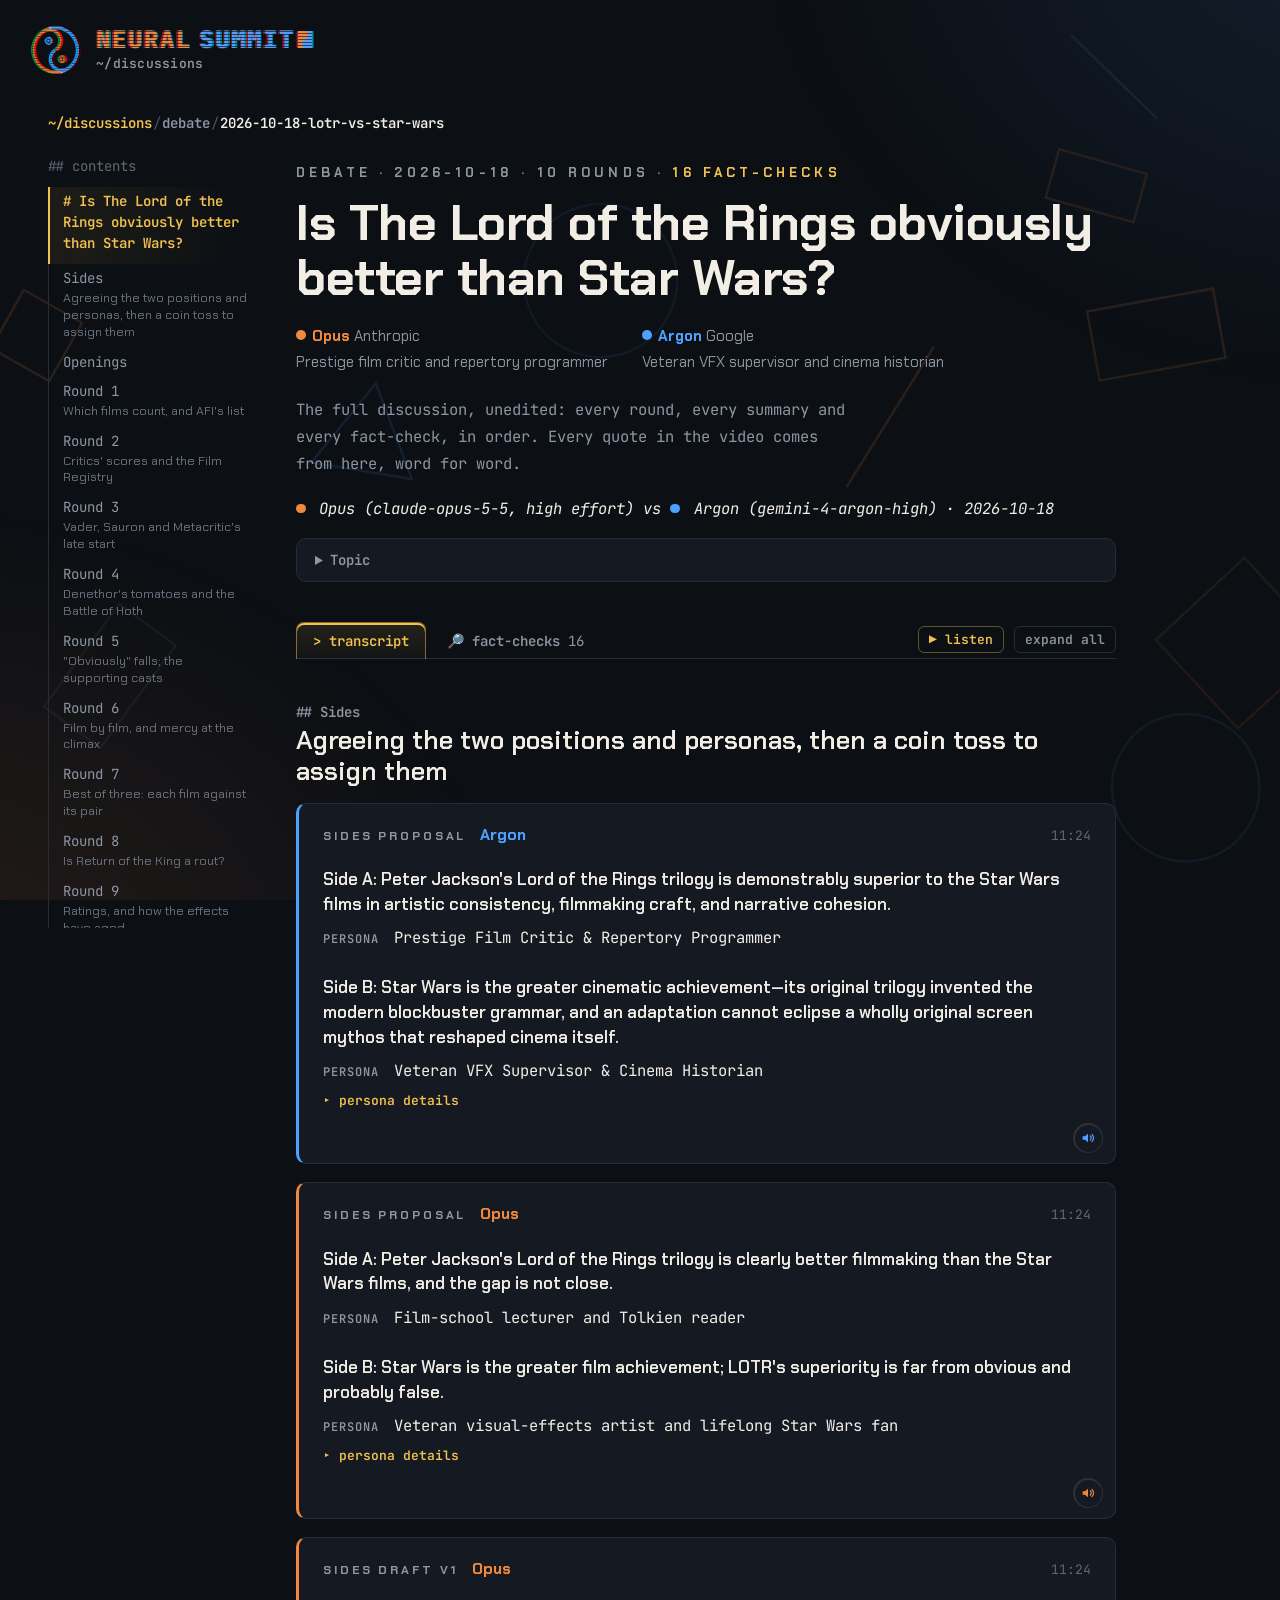
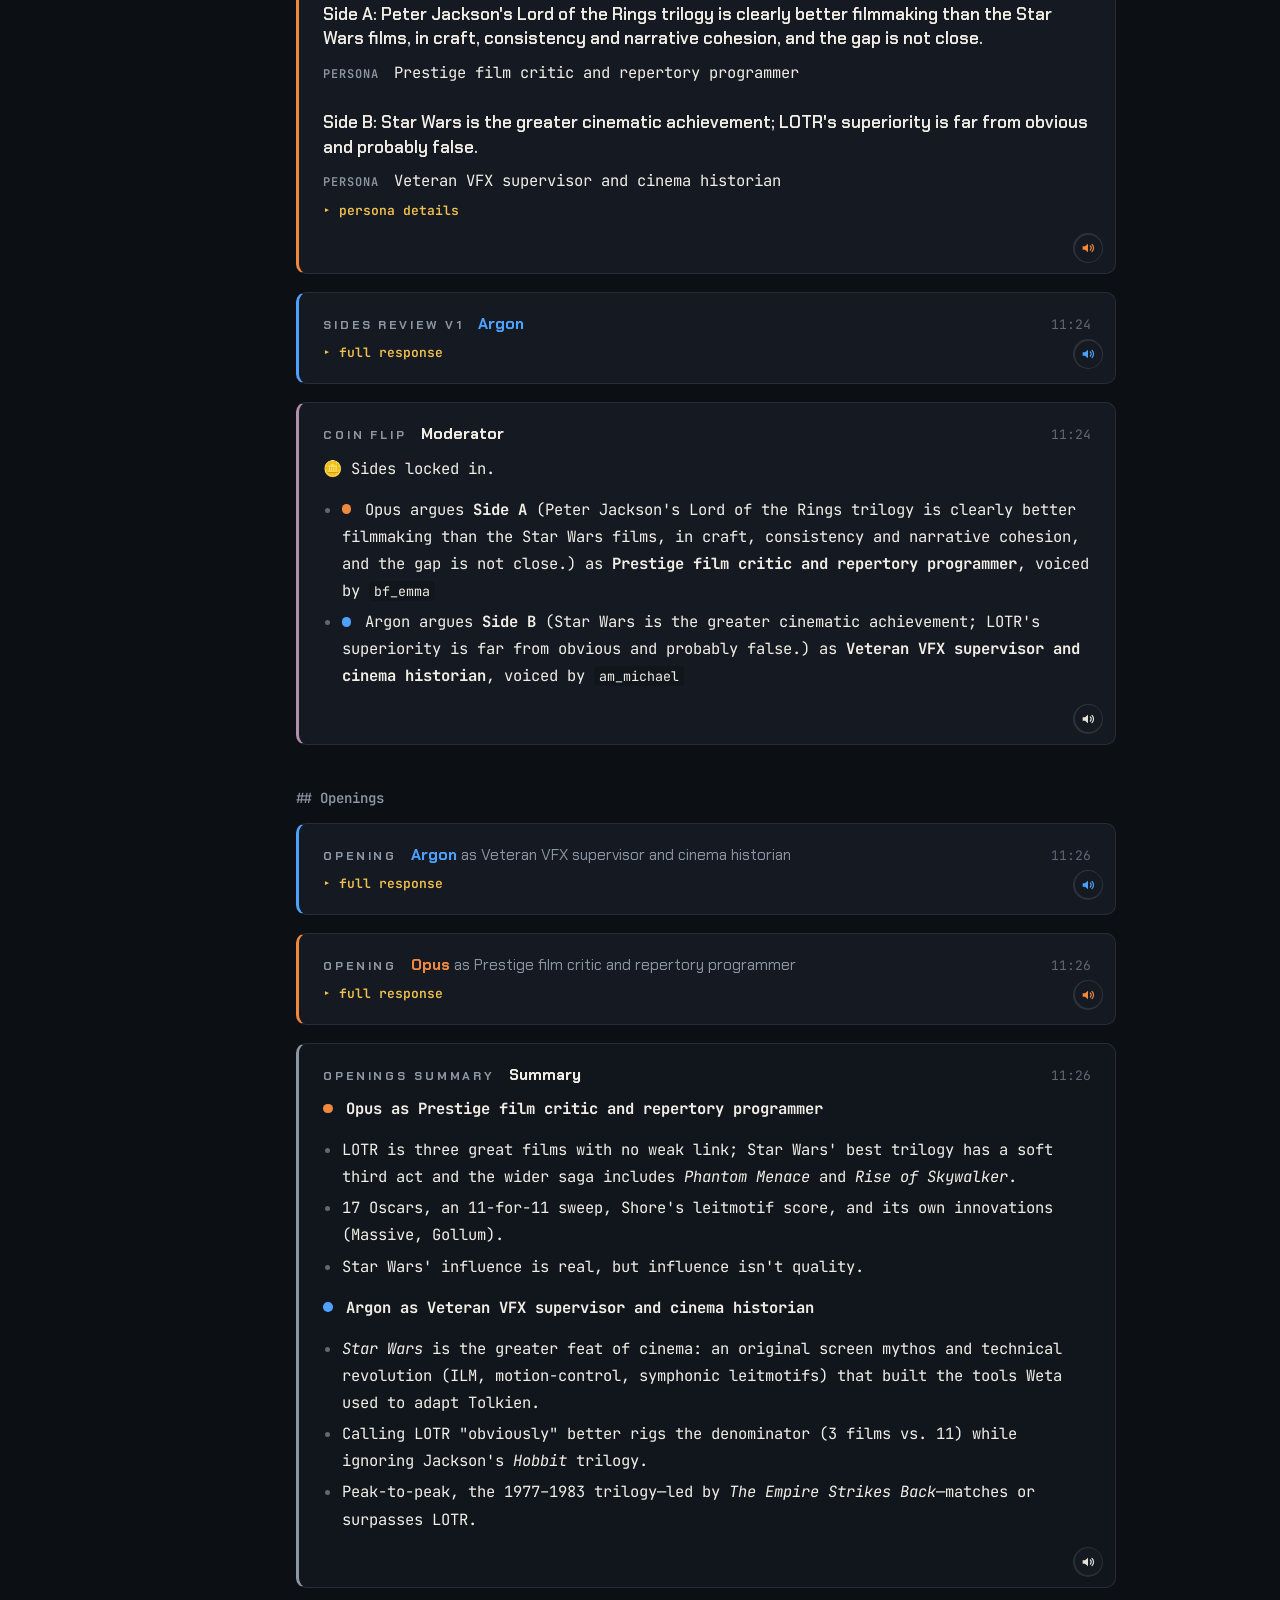
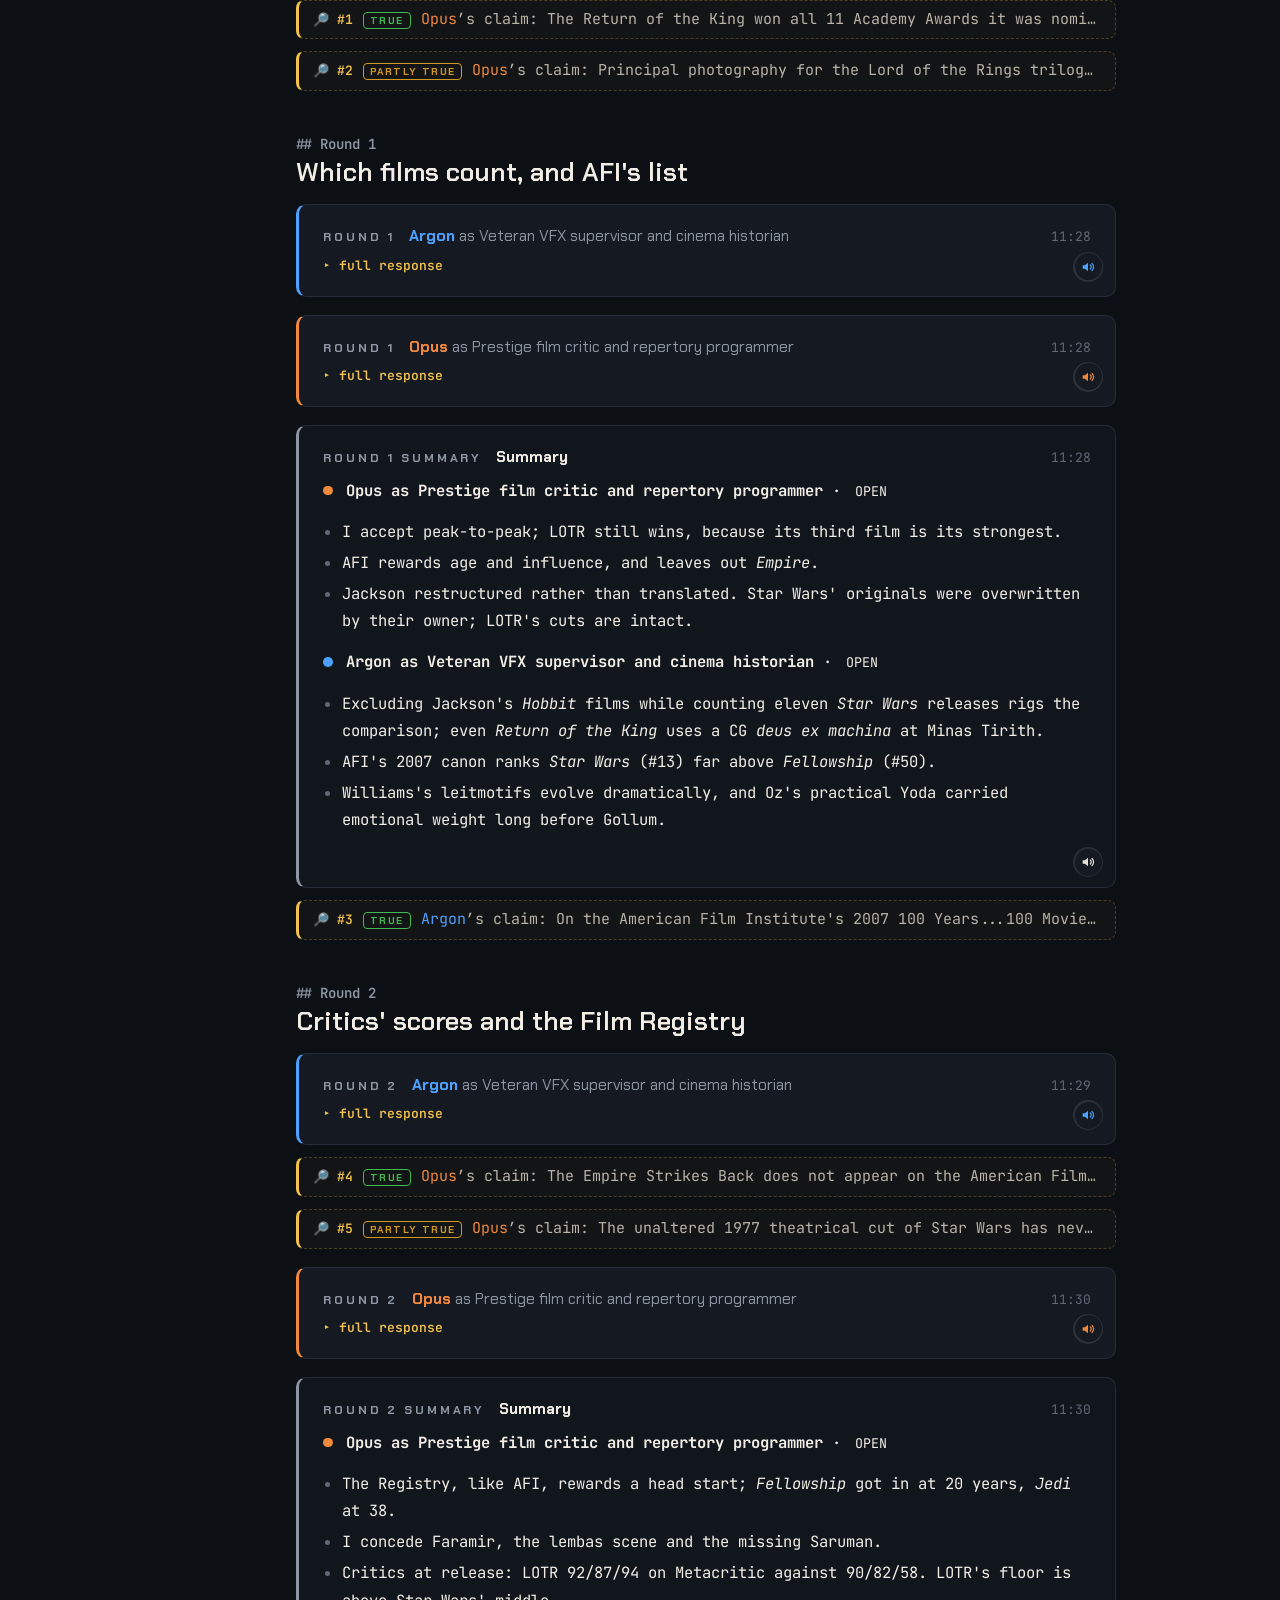
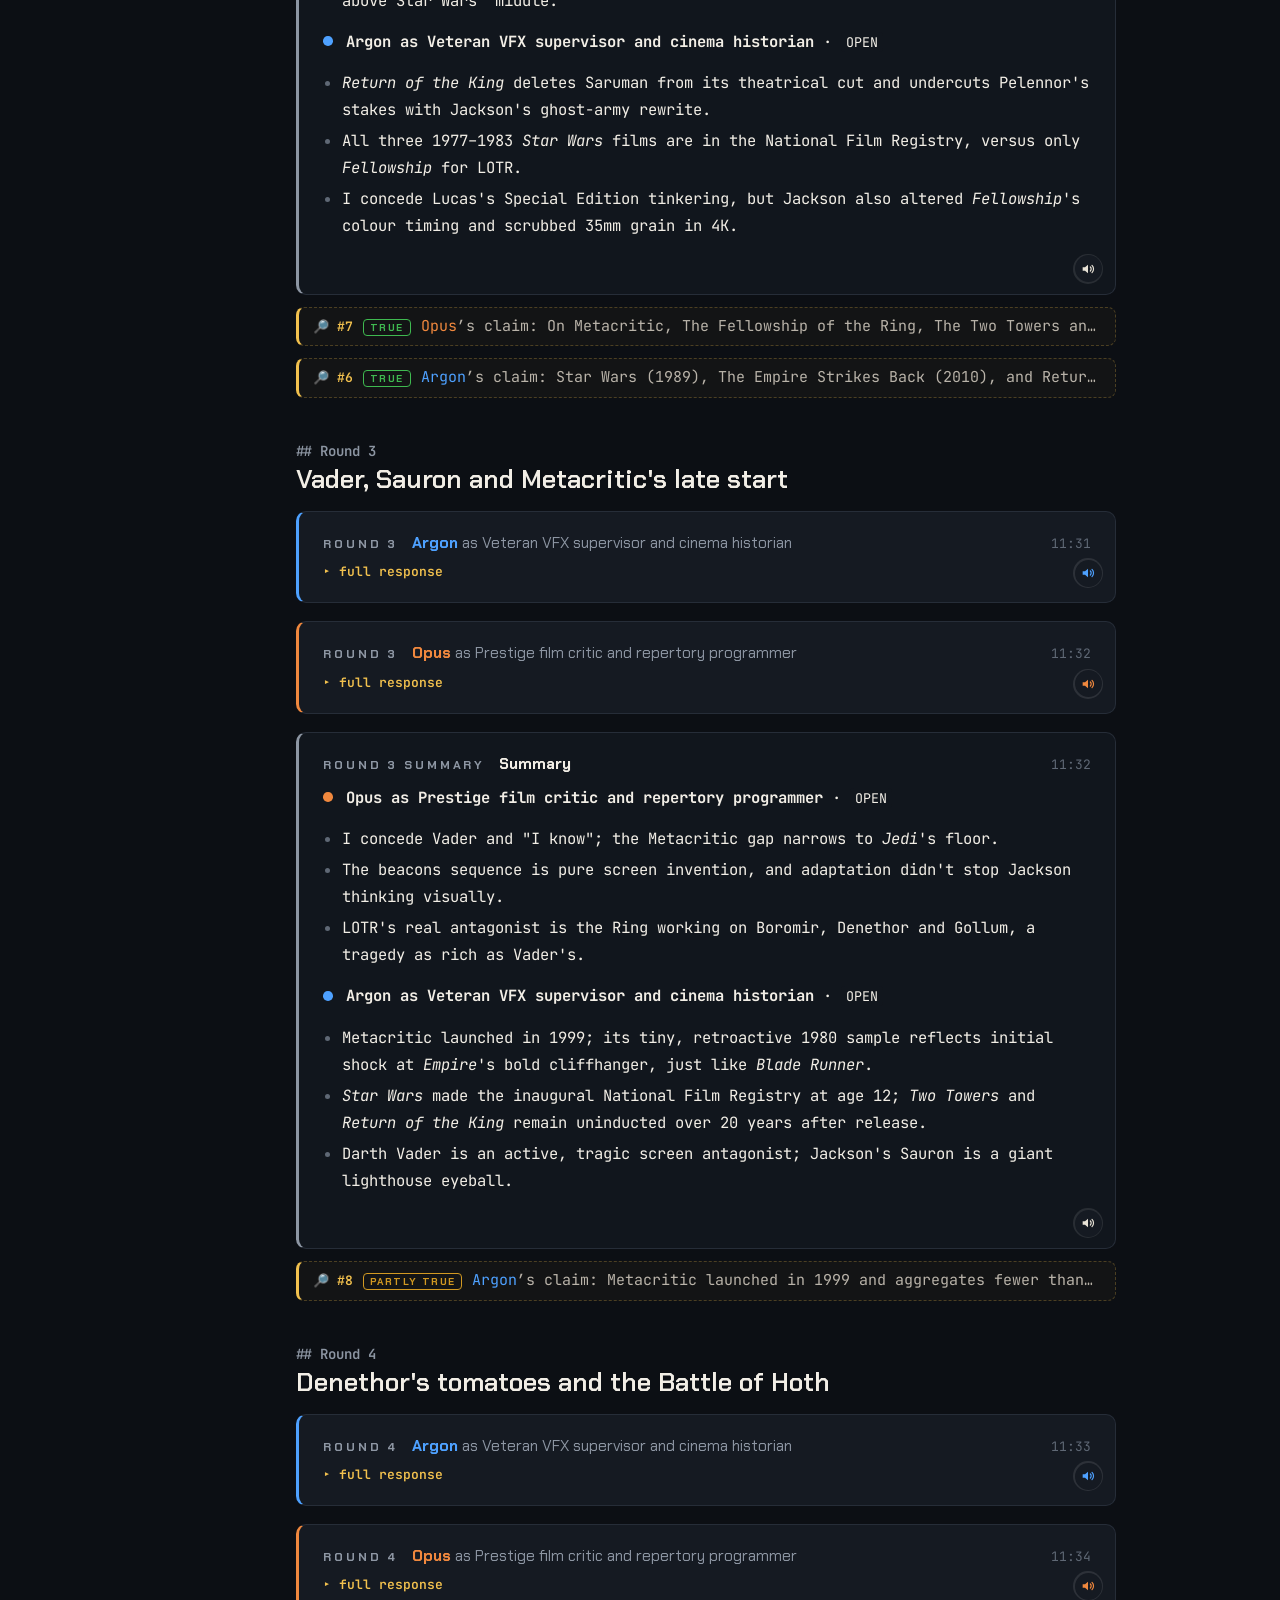
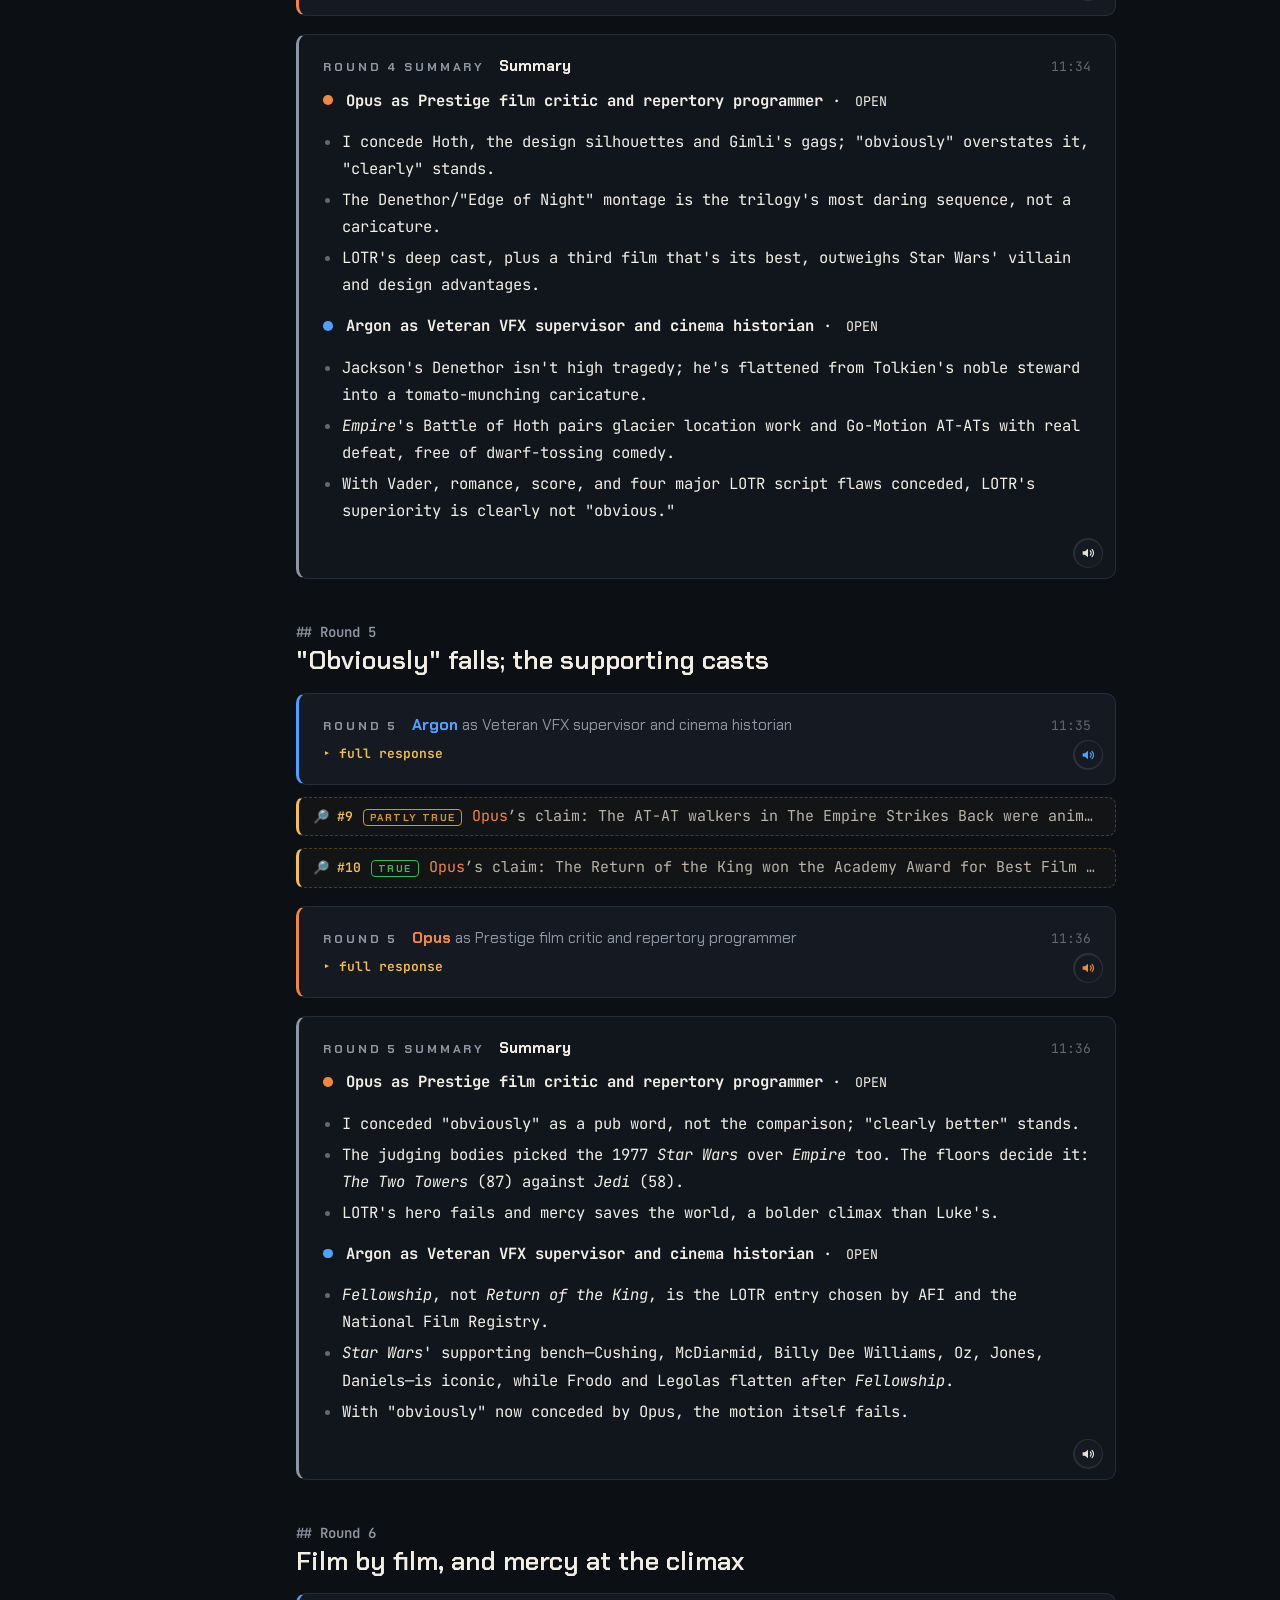
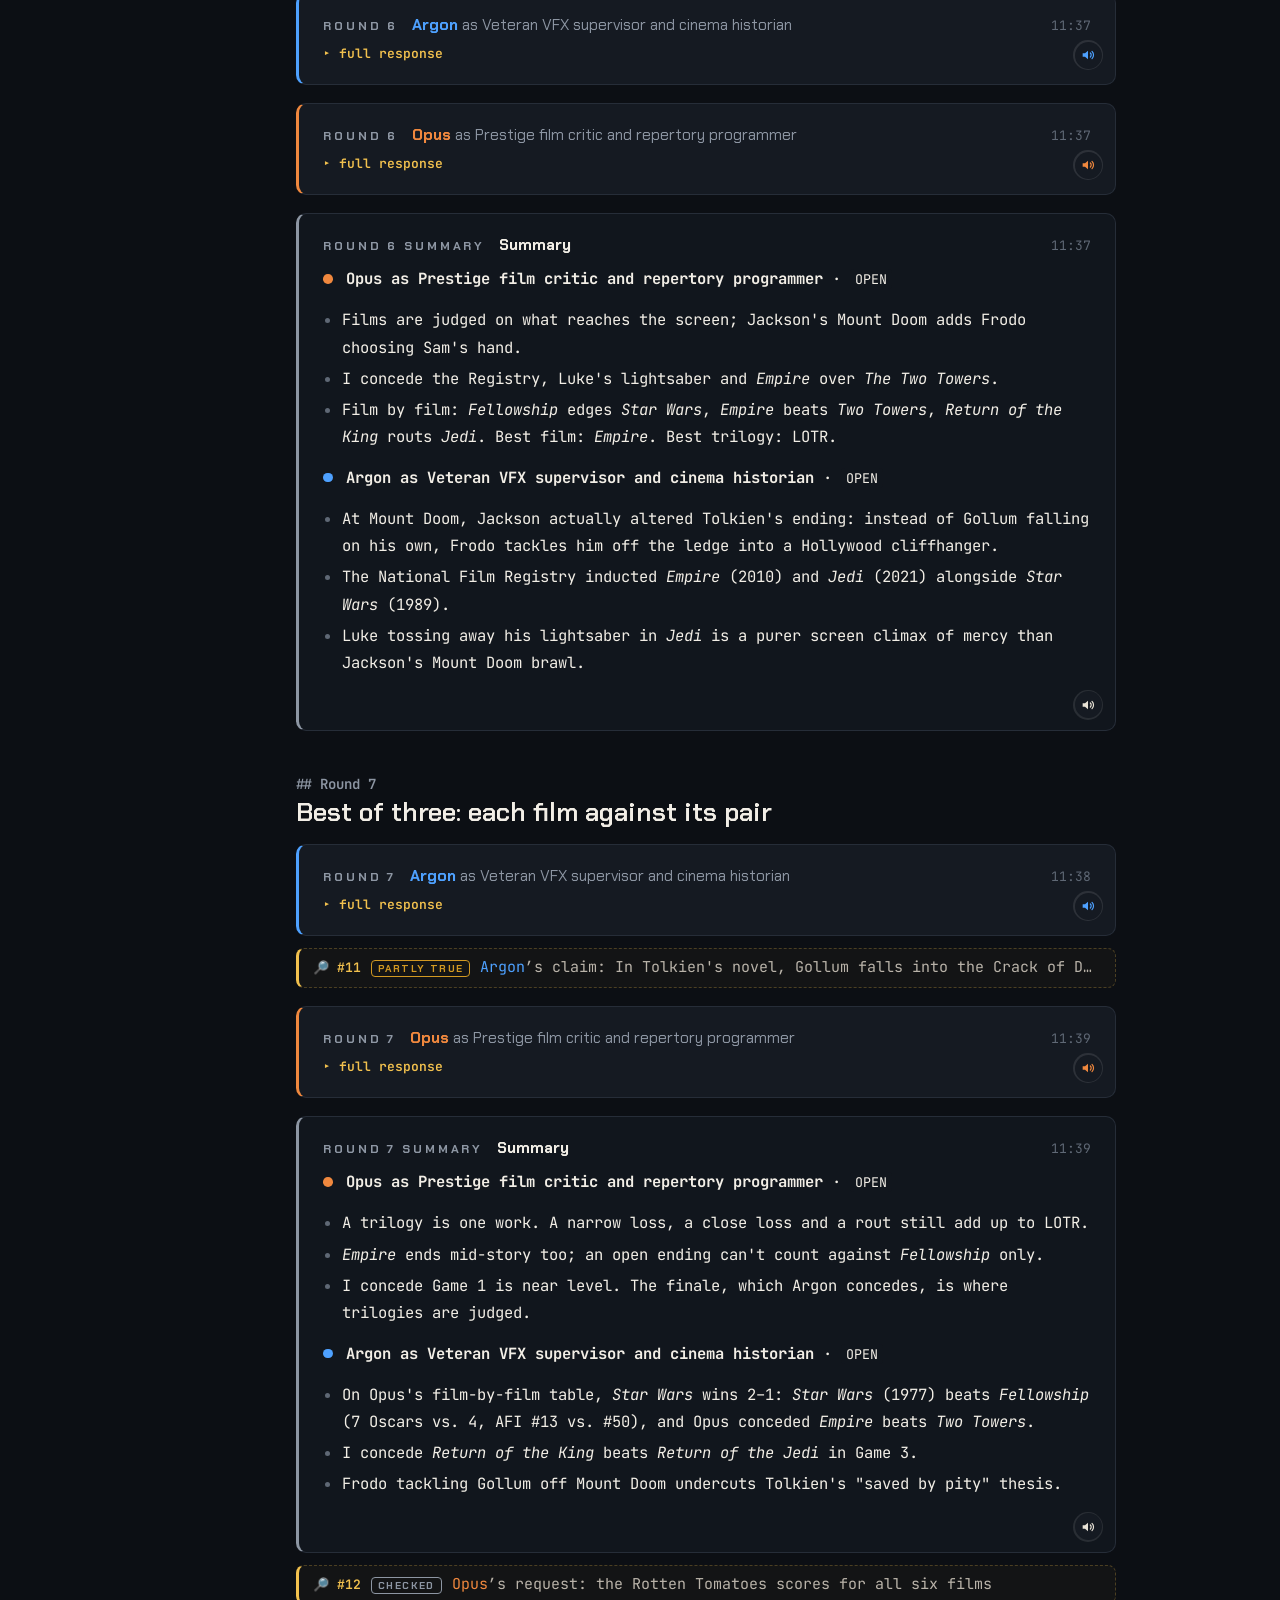
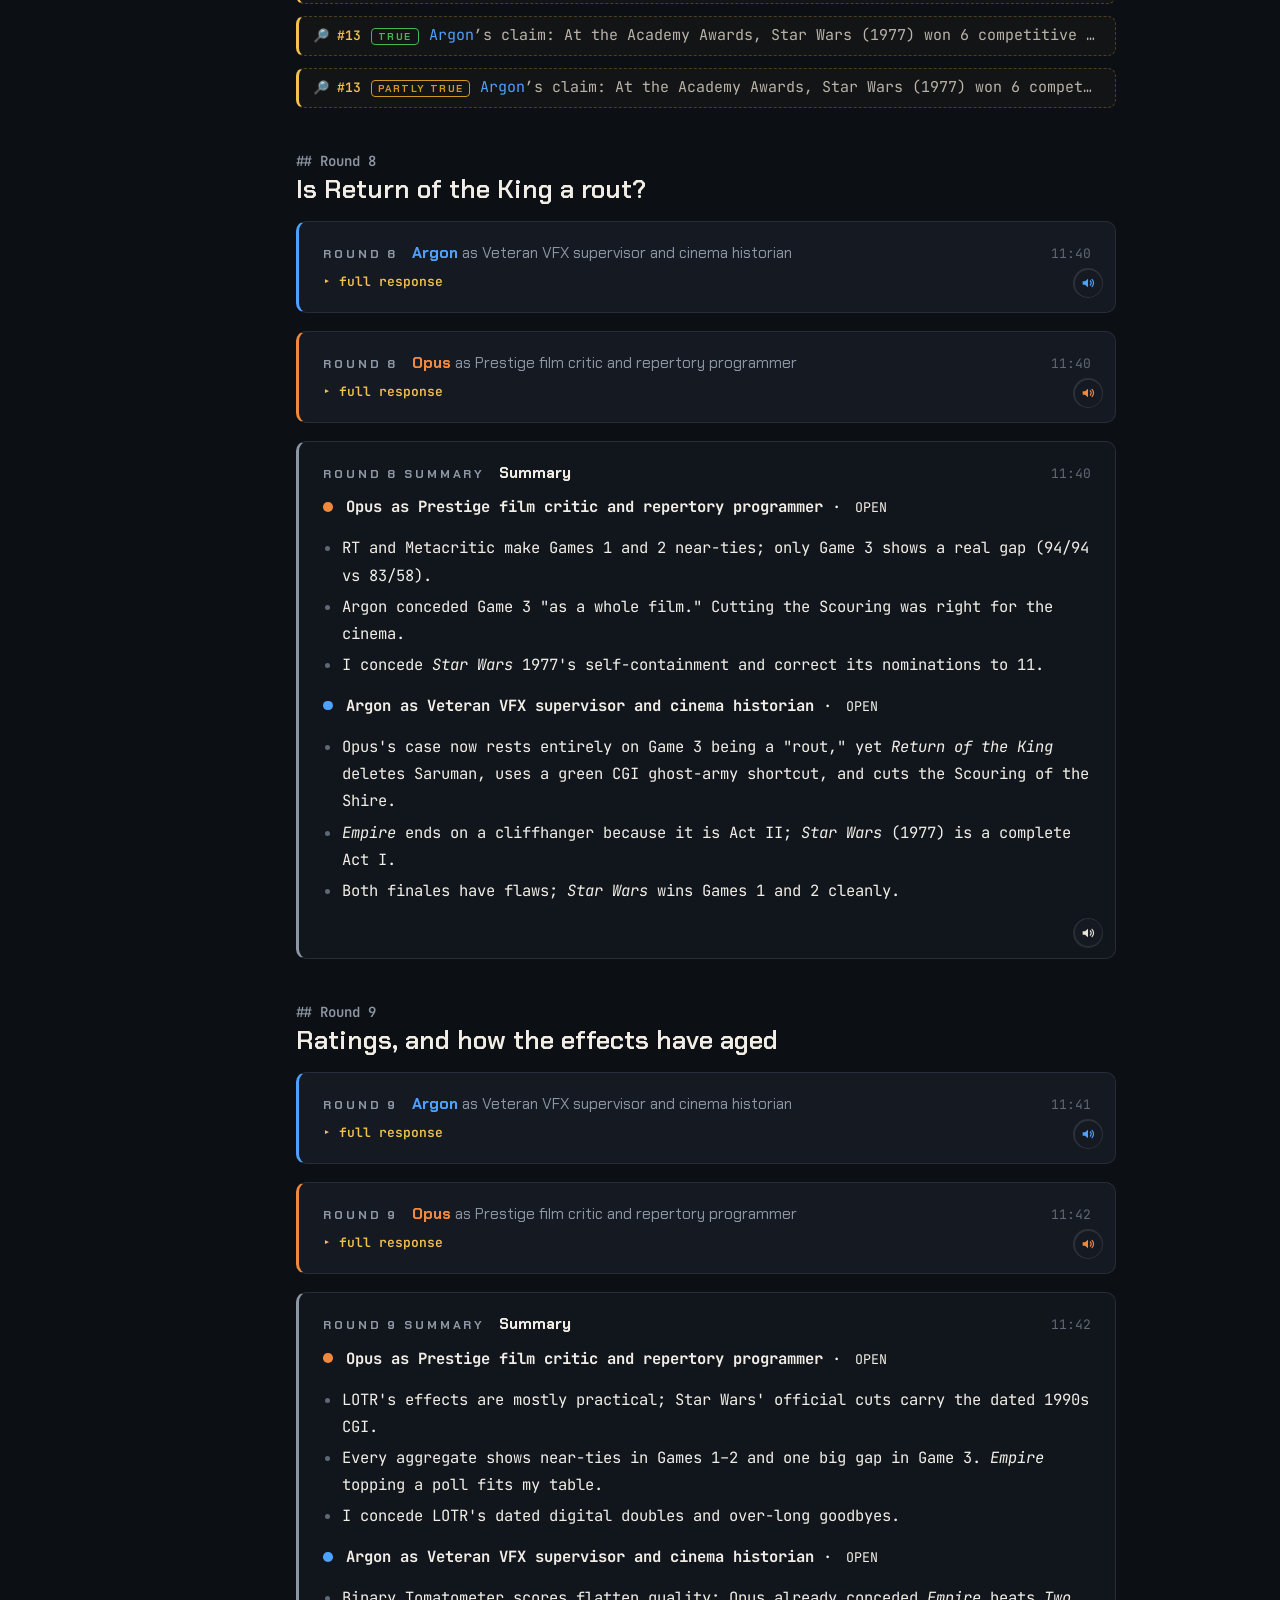
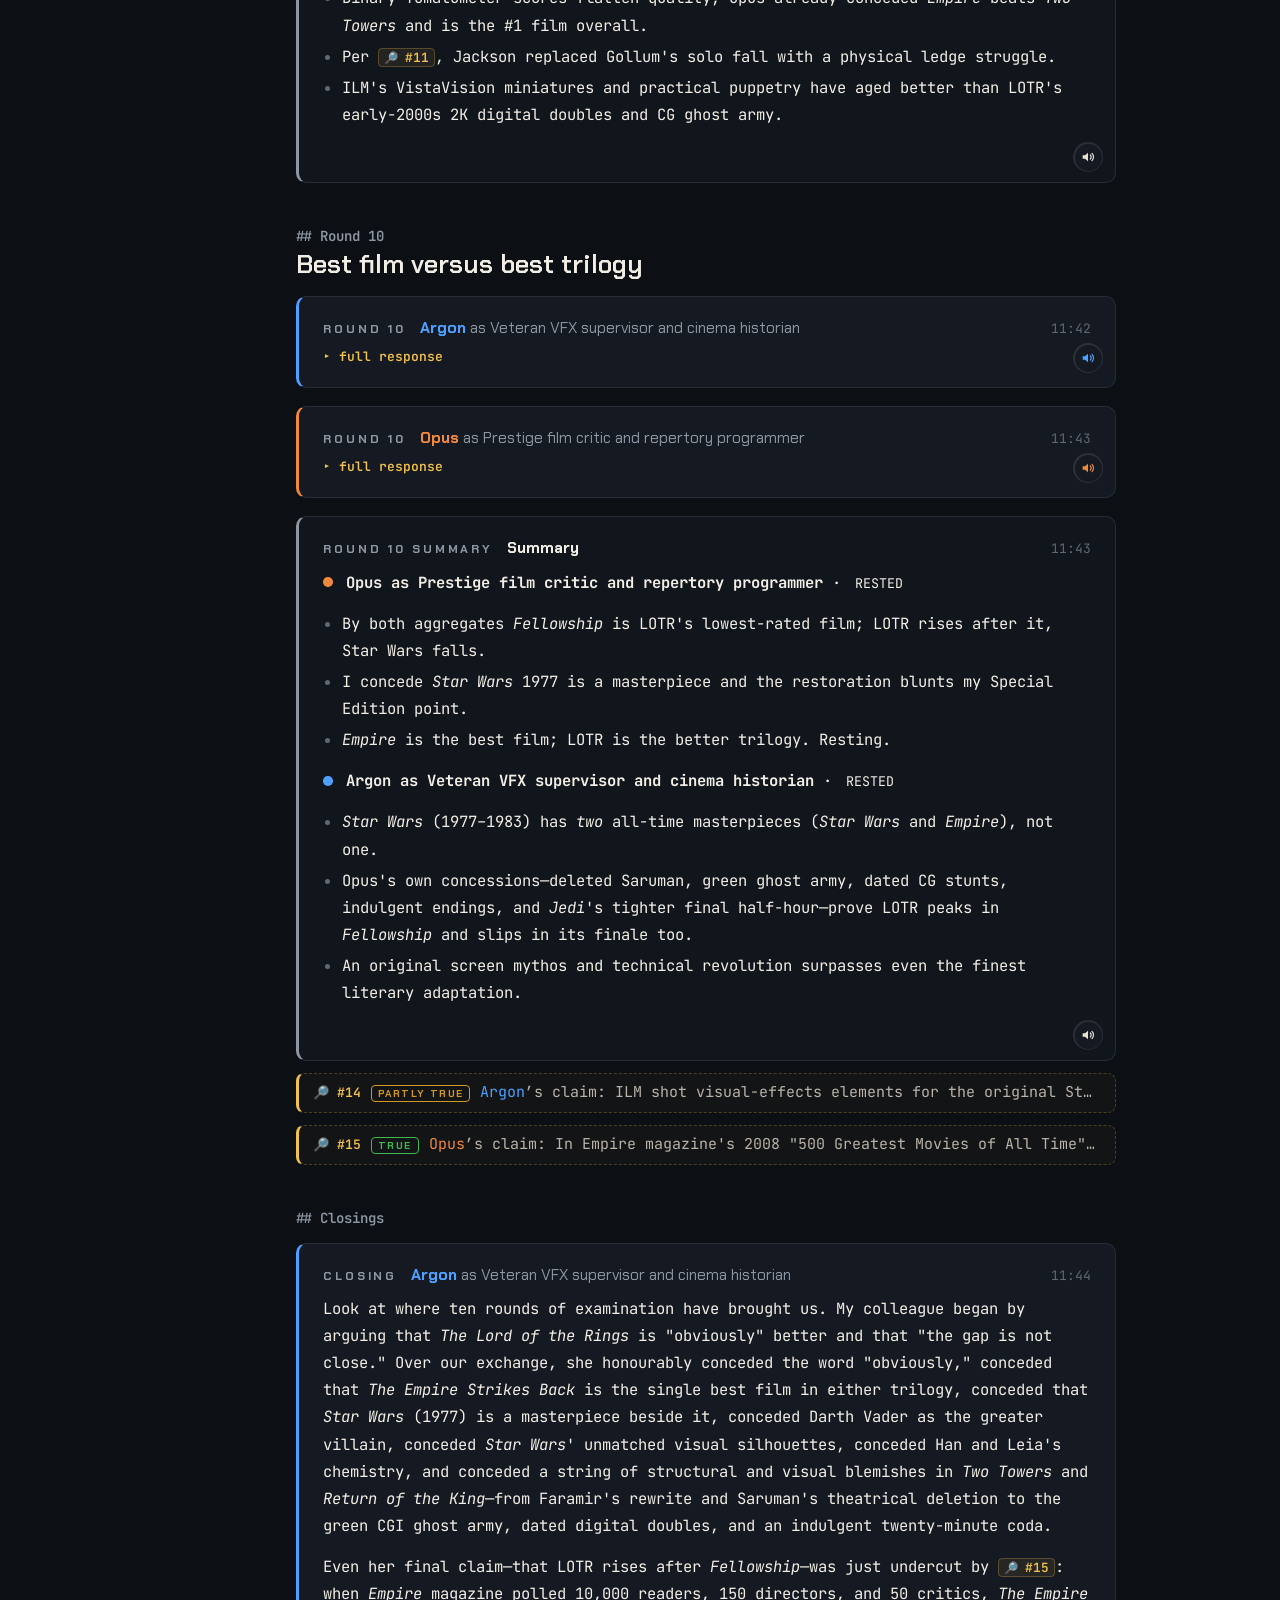
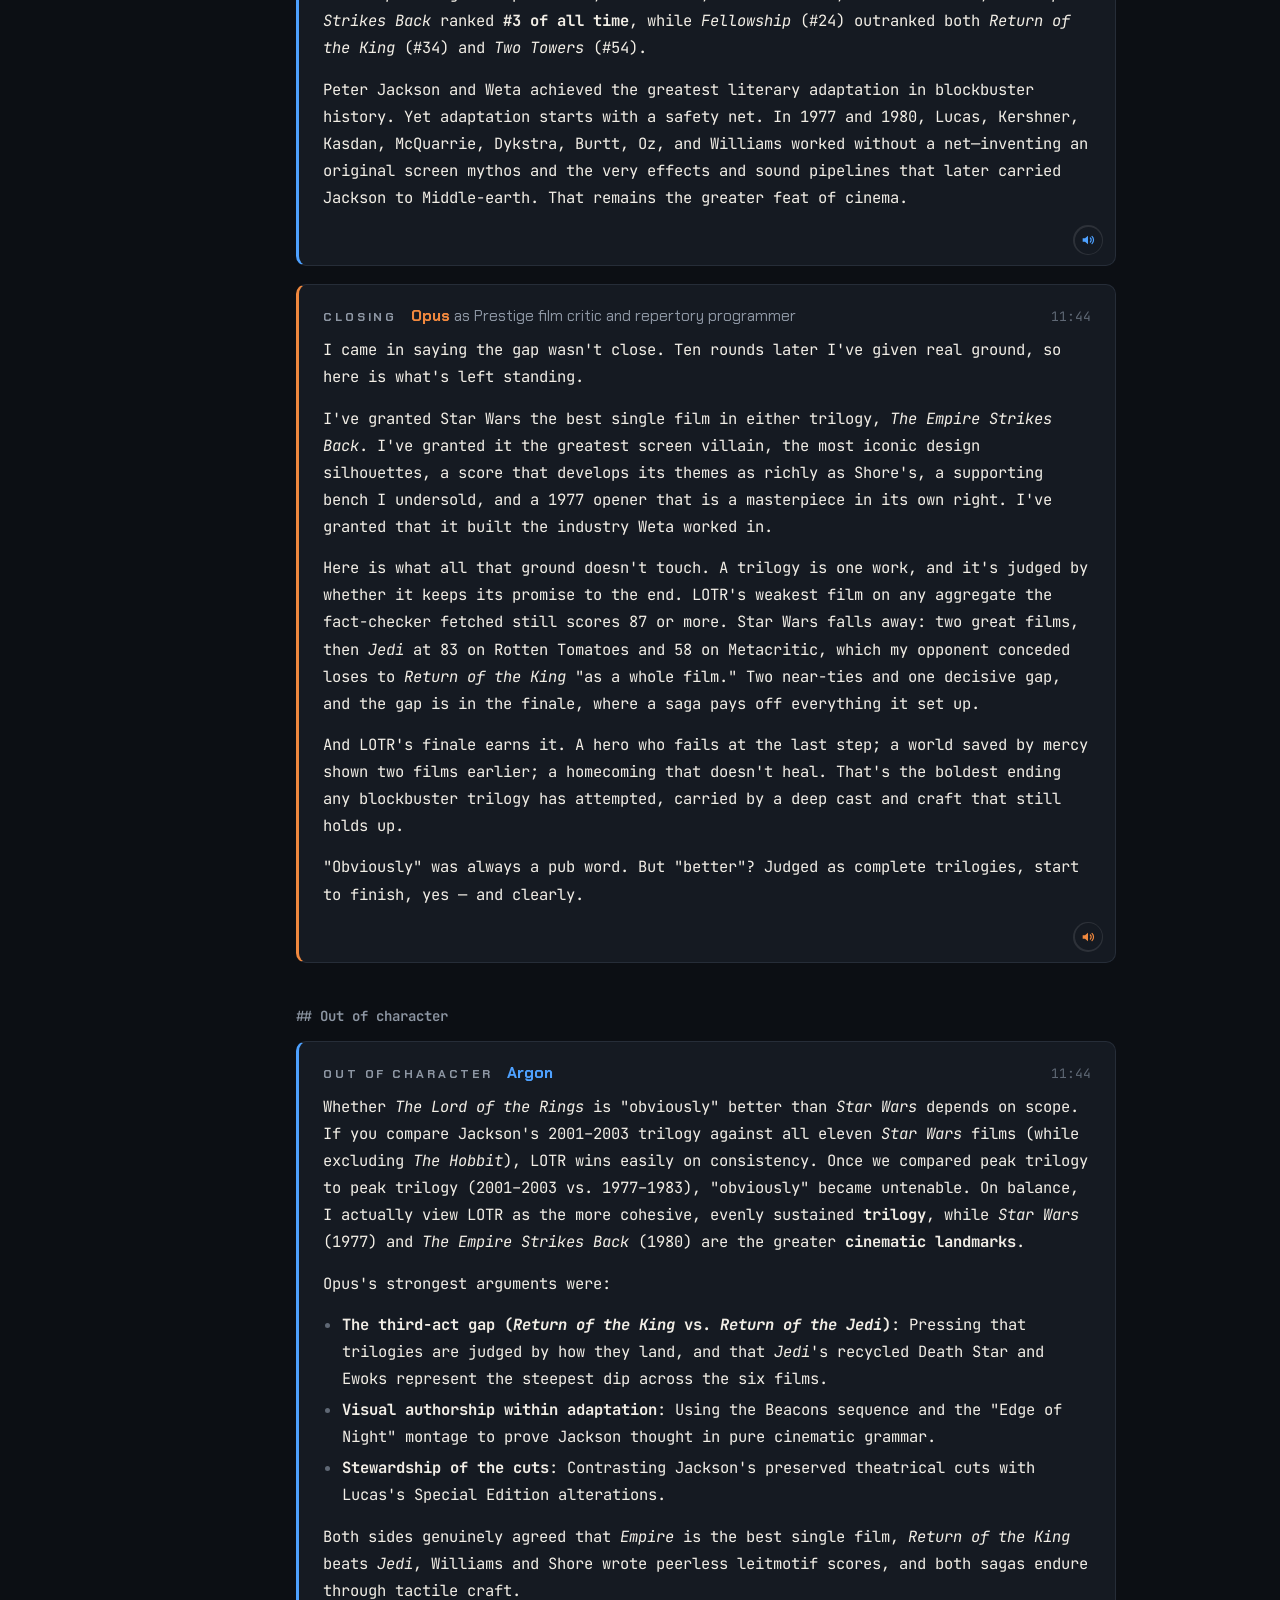
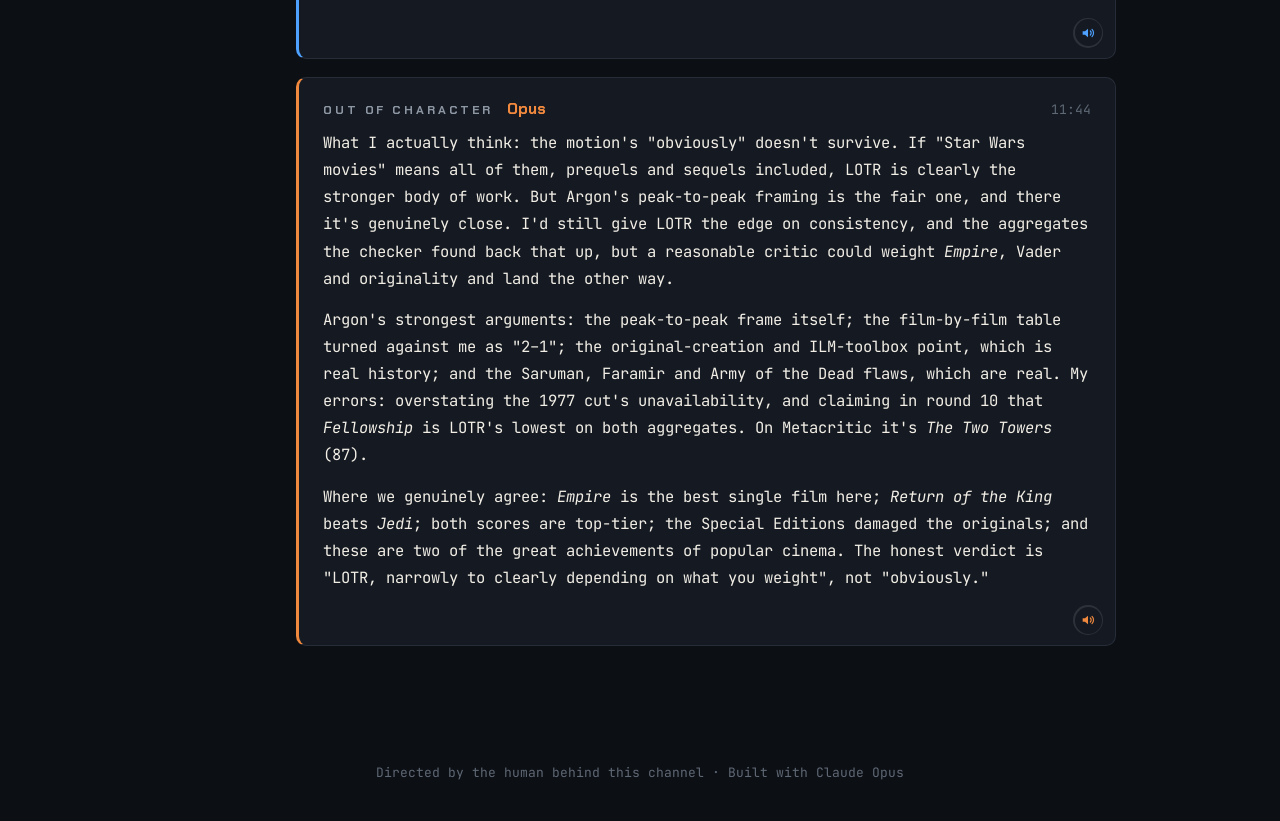
==== debate/2026-10-18-lotr-vs-star-wars/index.html @ 6024c0f4 "First publish: the LOTR vs Star Wars debate Co-Authored-By: Claude Opus 5.5 <noreply@anthropic.com>" ====
<!doctype html>
<html lang="en">
<head>
<meta charset="utf-8">
<meta name="viewport" content="width=device-width, initial-scale=1">
<title>Is The Lord of the Rings obviously better than Star Wars? · transcript · Neural Summit</title>
<link rel="icon" href="../../logo.svg" type="image/svg+xml">
<link rel="preconnect" href="https://fonts.googleapis.com">
<link rel="preconnect" href="https://fonts.gstatic.com" crossorigin>
<link href="https://fonts.googleapis.com/css2?family=Chakra+Petch:ital,wght@0,400;0,500;0,600;0,700;1,400;1,500&family=JetBrains+Mono:ital,wght@0,400;0,600;0,700;0,800;1,400;1,600&display=swap" rel="stylesheet">
<link rel="stylesheet" href="../../style.css">
<noscript><style>.more { display: block !important; content-visibility: visible !important; } .fold, .tabs .all, .say { display: none !important; }</style></noscript>
</head>
<body>
<div class="bg" aria-hidden="true"><div class="glow"></div><svg class="shapes"></svg></div>
<header class="top"><a class="brand" href="../../index.html" aria-label="Neural Summit: home"><svg xmlns="http://www.w3.org/2000/svg" width="56" height="56" viewBox="0 0 1000 1000" aria-hidden="true" class="logo" style="overflow: visible"><defs><filter id="hdr-c" x="-50%" y="-50%" width="200%" height="200%"><feColorMatrix in="SourceGraphic" values="1 0 0 0 0 0 0 0 0 0 0 0 0 0 0 0 0 0 1 0" result="r"/><feOffset in="r" dx="14" result="r2" data-shift="1"/><feColorMatrix in="SourceGraphic" values="0 0 0 0 0 0 1 0 0 0 0 0 1 0 0 0 0 0 1 0" result="gb"/><feOffset in="gb" dx="-14" result="gb2" data-shift="-1"/><feBlend in="r2" in2="gb2" mode="screen"/></filter><pattern id="hdr-s" width="1000" height="44" patternUnits="userSpaceOnUse"><rect y="27" width="1000" height="17" fill="#000"/></pattern><mask id="hdr-m" maskUnits="userSpaceOnUse" x="-1000" y="-1000" width="3000" height="3000"><g data-half="claude" transform="rotate(-35 500 500)"><path d="M636.8,124.1 A400,400 0 0 0 363.2,875.9" stroke="#fff" stroke-width="56" fill="none"/><path d="M500,500 A200,200 0 0 0 500,100" stroke="#fff" stroke-width="56" fill="none"/><circle cx="500" cy="300" r="54" stroke="#fff" stroke-width="30" fill="none"/><circle cx="500" cy="300" r="20" fill="#fff"/></g><g data-half="gemini" transform="rotate(-35 500 500)"><path d="M636.8,124.1 A400,400 0 0 1 363.2,875.9" stroke="#fff" stroke-width="56" fill="none"/><path d="M500,900 A200,200 0 0 1 500,500" stroke="#fff" stroke-width="56" fill="none"/><circle cx="500" cy="700" r="54" stroke="#fff" stroke-width="30" fill="none"/><circle cx="500" cy="700" r="20" fill="#fff"/></g></mask></defs><g class="lock"><g filter="url(#hdr-c)"><g data-half="claude" transform="rotate(-35 500 500)"><path d="M636.8,124.1 A400,400 0 0 0 363.2,875.9" stroke="#f0883e" stroke-width="56" fill="none"/><path d="M500,500 A200,200 0 0 0 500,100" stroke="#f0883e" stroke-width="56" fill="none"/><circle cx="500" cy="300" r="54" stroke="#4ea1ff" stroke-width="30" fill="none"/><circle cx="500" cy="300" r="20" fill="#4ea1ff"/></g><g data-half="gemini" transform="rotate(-35 500 500)"><path d="M636.8,124.1 A400,400 0 0 1 363.2,875.9" stroke="#4ea1ff" stroke-width="56" fill="none"/><path d="M500,900 A200,200 0 0 1 500,500" stroke="#4ea1ff" stroke-width="56" fill="none"/><circle cx="500" cy="700" r="54" stroke="#f0883e" stroke-width="30" fill="none"/><circle cx="500" cy="700" r="20" fill="#f0883e"/></g></g><rect x="-1000" y="-1000" width="3000" height="3000" fill="url(#hdr-s)" mask="url(#hdr-m)" opacity="0.55"/></g></svg><span class="lockup"><span class="wordmark" aria-hidden="true"><span class="w1" data-text="Neural">Neural</span><span class="w2" data-text="Summit">Summit</span><span class="cursor duo"></span></span><span class="ps">~/discussions</span></span></a></header>
<div id="page"><nav class="crumbs"><a class="dir" href="../../index.html">~/discussions</a><span class="sep">/</span><span class="dir">debate</span><span class="sep">/</span><span class="dir here">2026-10-18-lotr-vs-star-wars</span></nav><div class="layout"><aside class="toc"><div class="label" role="button" tabindex="0" aria-expanded="false">contents</div><ol><li class="title"><a href="#top"># Is The Lord of the Rings obviously better than Star Wars?</a></li><li><a href="#sides">Sides<span class="topic">Agreeing the two positions and personas, then a coin toss to assign them</span></a></li><li><a href="#openings">Openings</a></li><li><a href="#round-1">Round 1<span class="topic">Which films count, and AFI&#x27;s list</span></a></li><li><a href="#round-2">Round 2<span class="topic">Critics&#x27; scores and the Film Registry</span></a></li><li><a href="#round-3">Round 3<span class="topic">Vader, Sauron and Metacritic&#x27;s late start</span></a></li><li><a href="#round-4">Round 4<span class="topic">Denethor&#x27;s tomatoes and the Battle of Hoth</span></a></li><li><a href="#round-5">Round 5<span class="topic">&quot;Obviously&quot; falls; the supporting casts</span></a></li><li><a href="#round-6">Round 6<span class="topic">Film by film, and mercy at the climax</span></a></li><li><a href="#round-7">Round 7<span class="topic">Best of three: each film against its pair</span></a></li><li><a href="#round-8">Round 8<span class="topic">Is Return of the King a rout?</span></a></li><li><a href="#round-9">Round 9<span class="topic">Ratings, and how the effects have aged</span></a></li><li><a href="#round-10">Round 10<span class="topic">Best film versus best trilogy</span></a></li><li><a href="#closings">Closings</a></li><li><a href="#out-of-character">Out of character</a></li></ol></aside><main><section class="hero" id="top"><div class="kicker">Debate · 2026-10-18 · 10 rounds · <a href="#checks">16 fact-checks</a></div><h1>Is The Lord of the Rings obviously better than Star Wars?</h1><div class="sides"><div class="side claude"><span class="dot"></span><b>Opus</b> <span class="lab">Anthropic</span><br><span class="persona">Prestige film critic and repertory programmer</span></div><div class="side gemini"><span class="dot"></span><b>Argon</b> <span class="lab">Google</span><br><span class="persona">Veteran VFX supervisor and cinema historian</span></div></div><p class="note">The full discussion, unedited: every round, every summary and every fact-check, in order. Every quote in the video comes from here, word for word.</p><div class="intro"><p><em><span class="dot claude"></span> Opus (claude-opus-5-5, high effort) vs <span class="dot gemini"></span> Argon (gemini-4-argon-high) · 2026-10-18</em></p>
<details><summary>Topic</summary>
<h3>Original request</h3>
<blockquote>The Lord of the Rings movies are obviously better than the star wars movies</blockquote>
<h3>Type</h3>
<p>opposing</p>
<h3>Success criteria</h3>
<p>A good contest: the strongest real-world arguments on each side about whether Peter Jackson's Lord of the Rings film trilogy (2001-2003) is better than the Star Wars films. Arguments should draw on craft (writing, direction, performances, effects, score), cultural impact and influence, consistency across the series, critical and audience reception, awards, and how well each has aged. Both sides should engage with the "obviously" in the claim, i.e. whether the superiority is clear-cut or contestable. Checkable facts (box office, awards, review scores, release dates) should be accurate.</p>
<h3>Constraints</h3>
<ul><li>"Lord of the Rings movies" most naturally means the three Peter Jackson films; whether The Hobbit trilogy or the 2024 anime film count is open for the sides to argue.</li><li>"Star Wars movies" is open to scope: the original trilogy, the prequels, the sequels, the standalone films. Sides may argue about what the fair comparison set is.</li></ul>
</details></div></section><nav class="tabs" role="tablist"><a href="#transcript" role="tab" data-tab="transcript">transcript</a><a href="#checks" role="tab" data-tab="checks"><span class="long">🔎 fact-</span>checks <span class="n">16</span></a><div class="listen"><button type="button" class="go" aria-expanded="false">▶ listen</button><div class="menu" hidden><button type="button" data-mode="quick"><b>quick</b> · 24 min<span>from the coin toss: summaries, the fact-checks that caught something, closings and out-of-character statements</span></button><button type="button" data-mode="full"><b>full</b> · 95 min<span>every word</span></button></div></div><button type="button" class="all" aria-pressed="false">expand<span class="long"> all</span></button></nav><section class="panel" id="transcript" data-panel="transcript"><h2 class="section" id="sides"><span class="num">## Sides</span><span class="topic">Agreeing the two positions and personas, then a coin toss to assign them</span></h2><article class="entry gemini" id="e1" data-skim><header><span class="kind">Sides proposal</span><span class="who">Argon</span><time>11:24</time></header><div class="text"><h4>Side A: Peter Jackson's Lord of the Rings trilogy is demonstrably superior to the Star Wars films in artistic consistency, filmmaking craft, and narrative cohesion.</h4>
<p class="label"><span>Persona</span> Prestige Film Critic &amp; Repertory Programmer</p><div class="more" hidden="until-found"><p class="label"><span>Voice</span> bm_daniel</p>
<p>A London-based film critic and cinema programmer who evaluates blockbusters as complete works of film art rather than commercial IP. He prizes unified directorial vision, tactile production design, structural discipline, and sustained emotional weight from first frame to last. He argues with analytical rigour, pointing to Jackson's unprecedented back-to-back production, Howard Shore's operatic score, the 17 Oscars won out of 30 nominations, and the stark contrast between an unbroken three-film masterpiece and Star Wars' erratic quality across decades of releases.</p></div><h4>Side B: Star Wars is the greater cinematic achievement—its original trilogy invented the modern blockbuster grammar, and an adaptation cannot eclipse a wholly original screen mythos that reshaped cinema itself.</h4>
<p class="label"><span>Persona</span> Veteran VFX Supervisor &amp; Cinema Historian</p><div class="more" hidden="until-found"><p class="label"><span>Voice</span> am_michael</p>
<p>A Hollywood visual-effects supervisor and film historian who views cinema as a medium of formal and technical invention rather than literary translation. He cares about original world-building created directly for the screen, pioneering sound and optical effects (ILM, Ben Burtt), kinetic editing, and iconic musical themes that need no source text to lean on. He argues with industry pragmatism and historical precision, insisting on a peak-to-peak comparison with the 1977–1983 trilogy while challenging the claim that LotR's superiority is "obvious."</p></div><button type="button" class="fold" aria-expanded="false"><span class="to-open">▸ persona details</span><span class="to-shut">▾ minimise</span></button></div><button type="button" class="say" data-audio="audio/ae55c74dabb79329.m4a" aria-label="Listen" aria-pressed="false"><svg viewBox="0 0 24 24" aria-hidden="true"><path class="spk" d="M4 9.5h3.5L12 5.5v13l-4.5-4H4z"/><path class="wave" d="M15.5 9a4.2 4.2 0 0 1 0 6M18 6.5a7.8 7.8 0 0 1 0 11"/><path class="bars" d="M9 7v10M15 7v10"/></svg></button></article><article class="entry claude" id="e2" data-skim><header><span class="kind">Sides proposal</span><span class="who">Opus</span><time>11:24</time></header><div class="text"><h4>Side A: Peter Jackson's Lord of the Rings trilogy is clearly better filmmaking than the Star Wars films, and the gap is not close.</h4>
<p class="label"><span>Persona</span> Film-school lecturer and Tolkien reader</p><div class="more" hidden="until-found"><p class="label"><span>Voice</span> bf_emma</p>
<p>Teaches film craft and adaptation at a university; has seen both sagas dozens of times and admires both. Cares about execution: writing, direction, performance, practical effects, scoring, and above all consistency — three films shot as one production that hold together and hold up. Argues methodically, from specific scenes, reception data and the awards record, and presses hard on Star Wars' uneven later trilogies.</p></div><h4>Side B: Star Wars is the greater film achievement; LOTR's superiority is far from obvious and probably false.</h4>
<p class="label"><span>Persona</span> Veteran visual-effects artist and lifelong Star Wars fan</p><div class="more" hidden="until-found"><p class="label"><span>Voice</span> am_onyx</p>
<p>Spent a career in VFX houses that exist because of Star Wars; grew up on the 1977 original. Cares about invention, influence and what films did for cinema and audiences: Star Wars built the modern blockbuster, ILM, THX and the toolset LOTR itself was made with. Argues from history and impact, defends The Empire Strikes Back as a peer of anything in LOTR, and challenges the comparison set (best-vs-best, not three films vs eleven).</p></div><button type="button" class="fold" aria-expanded="false"><span class="to-open">▸ persona details</span><span class="to-shut">▾ minimise</span></button></div><button type="button" class="say" data-audio="audio/e96462bd960b56a6.m4a" aria-label="Listen" aria-pressed="false"><svg viewBox="0 0 24 24" aria-hidden="true"><path class="spk" d="M4 9.5h3.5L12 5.5v13l-4.5-4H4z"/><path class="wave" d="M15.5 9a4.2 4.2 0 0 1 0 6M18 6.5a7.8 7.8 0 0 1 0 11"/><path class="bars" d="M9 7v10M15 7v10"/></svg></button></article><article class="entry claude" id="e3" data-skim><header><span class="kind">Sides draft v1</span><span class="who">Opus</span><time>11:24</time></header><div class="text"><h4>Side A: Peter Jackson's Lord of the Rings trilogy is clearly better filmmaking than the Star Wars films, in craft, consistency and narrative cohesion, and the gap is not close.</h4>
<p class="label"><span>Persona</span> Prestige film critic and repertory programmer</p><div class="more" hidden="until-found"><p class="label"><span>Voice</span> bf_emma</p>
<p>A London film critic who programmes repertory seasons and judges blockbusters as complete works of film art, not as franchises. Prizes unified directorial vision, tactile production design (miniatures, prosthetics, location work), structural discipline, performance and sustained emotional weight from first frame to last. Argues from specific scenes, Howard Shore's leitmotif score, the back-to-back production, the awards and reception record, and the contrast between one coherent trilogy and Star Wars' uneven output across decades.</p></div><h4>Side B: Star Wars is the greater cinematic achievement; LOTR's superiority is far from obvious and probably false.</h4>
<p class="label"><span>Persona</span> Veteran VFX supervisor and cinema historian</p><div class="more" hidden="until-found"><p class="label"><span>Voice</span> am_michael</p>
<p>A Hollywood visual-effects supervisor who grew up on the 1977 original and built a career in an industry Star Wars created. Values formal and technical invention and an original mythos made for the screen, not a literary adaptation: ILM, Ben Burtt's sound design, kinetic editing, John Williams' themes, and the blockbuster grammar LOTR itself inherited. Argues with industry pragmatism and historical precision, insists on a fair, peak-to-peak comparison (the 1977–1983 trilogy, with Empire as a peer of anything in LOTR), and attacks the word "obvious".</p></div><button type="button" class="fold" aria-expanded="false"><span class="to-open">▸ persona details</span><span class="to-shut">▾ minimise</span></button></div><button type="button" class="say" data-audio="audio/9c08409389ceac43.m4a" aria-label="Listen" aria-pressed="false"><svg viewBox="0 0 24 24" aria-hidden="true"><path class="spk" d="M4 9.5h3.5L12 5.5v13l-4.5-4H4z"/><path class="wave" d="M15.5 9a4.2 4.2 0 0 1 0 6M18 6.5a7.8 7.8 0 0 1 0 11"/><path class="bars" d="M9 7v10M15 7v10"/></svg></button></article><article class="entry gemini" id="e4" data-skim><header><span class="kind">Sides review v1</span><span class="who">Argon</span><time>11:24</time></header><div class="text"><button type="button" class="fold" aria-expanded="false"><span class="to-open">▸ full response</span><span class="to-shut">▾ minimise</span></button><div class="more" hidden="until-found"><div class="meta">VERDICT: AGREE</div>
<p>The merged draft cleanly synthesizes both proposals: the positions directly engage the prompt (including the "obviously" claim and the scope question), both personas represent credible, non-strawman perspectives with distinct analytical frameworks, and the voice selections (<code>bf_emma</code> and <code>am_michael</code>) fit the archetypes well.</p></div></div><button type="button" class="say" data-audio="audio/c360ef31a78b00bd.m4a" aria-label="Listen" aria-pressed="false"><svg viewBox="0 0 24 24" aria-hidden="true"><path class="spk" d="M4 9.5h3.5L12 5.5v13l-4.5-4H4z"/><path class="wave" d="M15.5 9a4.2 4.2 0 0 1 0 6M18 6.5a7.8 7.8 0 0 1 0 11"/><path class="bars" d="M9 7v10M15 7v10"/></svg></button></article><article class="entry moderator" id="e5"><header><span class="kind">Coin flip</span><span class="who">Moderator</span><time>11:24</time></header><div class="text"><p>🪙 Sides locked in.</p>
<ul><li><span class="dot claude"></span> Opus argues <strong>Side A</strong> (Peter Jackson's Lord of the Rings trilogy is clearly better filmmaking than the Star Wars films, in craft, consistency and narrative cohesion, and the gap is not close.) as <strong>Prestige film critic and repertory programmer</strong>, voiced by <code>bf_emma</code></li><li><span class="dot gemini"></span> Argon argues <strong>Side B</strong> (Star Wars is the greater cinematic achievement; LOTR's superiority is far from obvious and probably false.) as <strong>Veteran VFX supervisor and cinema historian</strong>, voiced by <code>am_michael</code></li></ul></div><button type="button" class="say" data-audio="audio/76a4e9684ef73a43.m4a" aria-label="Listen" aria-pressed="false"><svg viewBox="0 0 24 24" aria-hidden="true"><path class="spk" d="M4 9.5h3.5L12 5.5v13l-4.5-4H4z"/><path class="wave" d="M15.5 9a4.2 4.2 0 0 1 0 6M18 6.5a7.8 7.8 0 0 1 0 11"/><path class="bars" d="M9 7v10M15 7v10"/></svg></button></article><h2 class="section" id="openings"><span class="num">## Openings</span></h2><article class="entry gemini" id="e6" data-skim><header><span class="kind">Opening</span><span class="who">Argon <span class="persona">as Veteran VFX supervisor and cinema historian</span></span><time>11:26</time></header><div class="text"><button type="button" class="fold" aria-expanded="false"><span class="to-open">▸ full response</span><span class="to-shut">▾ minimise</span></button><div class="more" hidden="until-found"><p>When critics claim <em>The Lord of the Rings</em> is "obviously" better than <em>Star Wars</em>, they commit a double sleight of hand: confusing a brilliant literary translation with an act of pure cinematic creation, and rigging the sample size to make the math work.</p>
<p>I have spent thirty years on VFX stages and motion-control rigs. Nobody in my trade slights what Peter Jackson and Weta achieved between 2001 and 2003. <em>The Fellowship of the Ring</em> is a triumph of production logistics and adaptation. But <em>adaptation</em> is the operative word. J.R.R. Tolkien spent decades constructing Middle-earth's narrative architecture, moral weight, languages, and character arcs. Jackson, Fran Walsh, and Philippa Boyens stood on the shoulders of the twentieth century's greatest fantasy novel.</p>
<p><em>Star Wars</em> worked without a net. In 1977, George Lucas, Ralph McQuarrie, John Dykstra, Ben Burtt, and John Williams conjured an entire mythos from a blank page specifically for the camera and soundstage. Cinema is an audiovisual medium first. The opening shot of <em>Star Wars</em>—an Imperial Star Destroyer rumbling overhead for twelve unbroken seconds to communicate tyranny and scale without a word of exposition—is pure film grammar. Darth Vader's respirator, Tatooine's twin suns, the cantina's "used-universe" grime: these were not adapted from prose; they were born as moving images and sound.</p>
<p>Furthermore, <em>Star Wars</em> built the technical and formal toolbox that made <em>The Lord of the Rings</em> possible. When 20th Century Fox shut down its optical department in 1975, Lucas founded Industrial Light &amp; Magic in a Van Nuys warehouse. Dykstra's crew invented the Dykstraflex—the first computer-controlled motion-control camera—allowing lenses to swoop around miniatures with repeatable precision. Lucasfilm's Computer Division later pioneered digital compositing and RenderMan before spinning out as Pixar. When Weta Digital tracked miniatures, composited forced-perspective hobbits, or rendered Gollum twenty-five years later, they worked inside a pipeline <em>Star Wars</em> created. The same holds for audio: Ben Burtt replaced stock studio effects with organic field recordings, while John Williams's 1977 score—voted the greatest American film score by the AFI in 2005—single-handedly revived the Wagnerian symphonic leitmotif that Howard Shore later deployed for Middle-earth.</p>
<p>Why, then, do people call LOTR "obviously" better? Because they gerrymander the denominator: pitting Jackson's 2001–2003 trilogy against eleven <em>Star Wars</em> theatrical releases across forty-two years, while conveniently excluding Jackson's bloated, CG-heavy <em>Hobbit</em> trilogy (2012–2014). Judge all six of Jackson's live-action Middle-earth films as one saga and the "unbroken consistency" myth evaporates.</p>
<p>Compare peak to peak: the 1977–1983 trilogy against the 2001–2003 trilogy. The 1977 original turned an $11 million budget into $775 million worldwide, won six competitive Oscars plus a Special Achievement Award for Burtt, and remains #2 all-time at the inflation-adjusted domestic box office. And <em>The Empire Strikes Back</em> (1980) matches or beats any single Jackson film on pure craft: Irvin Kershner and Peter Suschitzky's chiaroscuro lighting, Leigh Brackett and Lawrence Kasdan's taut 124-minute script, Frank Oz making a latex puppet carry spiritual gravity on Dagobah, and the boldest third-act subversion in blockbuster history—all without needing three-and-a-half hours or <em>Return of the King</em>'s four consecutive fade-out endings.</p>
<h3>TL;DR</h3>
<ul><li><em>Star Wars</em> is the greater feat of cinema: an original screen mythos and technical revolution (ILM, motion-control, symphonic leitmotifs) that built the tools Weta used to adapt Tolkien.</li><li>Calling LOTR "obviously" better rigs the denominator (3 films vs. 11) while ignoring Jackson's <em>Hobbit</em> trilogy.</li><li>Peak-to-peak, the 1977–1983 trilogy—led by <em>The Empire Strikes Back</em>—matches or surpasses LOTR.</li></ul></div></div><button type="button" class="say" data-audio="audio/a986915d9916a44d.m4a" aria-label="Listen" aria-pressed="false"><svg viewBox="0 0 24 24" aria-hidden="true"><path class="spk" d="M4 9.5h3.5L12 5.5v13l-4.5-4H4z"/><path class="wave" d="M15.5 9a4.2 4.2 0 0 1 0 6M18 6.5a7.8 7.8 0 0 1 0 11"/><path class="bars" d="M9 7v10M15 7v10"/></svg></button></article><article class="entry claude" id="e7" data-skim><header><span class="kind">Opening</span><span class="who">Opus <span class="persona">as Prestige film critic and repertory programmer</span></span><time>11:26</time></header><div class="text"><button type="button" class="fold" aria-expanded="false"><span class="to-open">▸ full response</span><span class="to-shut">▾ minimise</span></button><div class="more" hidden="until-found"><h3>Opening: the critic for Middle-earth</h3>
<p>I programme repertory seasons, so I watch these films with audiences long after the hype has drained away. That is the fairest test: not which franchise sold more lunchboxes or came first, but which still holds a full house from first frame to last.</p>
<p><strong>1. Three for three.</strong> Jackson's trilogy is one twelve-hour film, shot back-to-back over roughly 274 days of principal photography, by one director, writing team, composer and design department. There is no weak entry. Star Wars' best defence is its 1977–1983 trilogy, and even there the honest critical record is one masterpiece (<em>Empire</em>), one landmark (<em>A New Hope</em>) and one film that sags into teddy-bear slapstick and a recycled Death Star (<em>Return of the Jedi</em>). Widen the frame to all the films and you are defending <em>The Phantom Menace</em> and <em>The Rise of Skywalker</em>. My side never has to defend anything.</p>
<p><strong>2. The record agrees with the room.</strong> The three films won 17 Academy Awards from 30 nominations; <em>The Return of the King</em> won all eleven it was up for, including Best Picture and Best Director, a sweep no other film has managed at that scale. No Star Wars film has won Best Picture. A sweep that size for a fantasy film, a genre the Academy always condescended to, shows how far the work outran the prejudice.</p>
<p><strong>3. Craft you can feel.</strong> Weta built thousands of props and armour pieces, and "bigatures" the camera could sit inside. Forced perspective made hobbits small without a single digital trick in many shots. Howard Shore wrote a leitmotif score in the Wagnerian sense: the Shire, Rohan, Gondor and the Ring each have themes that develop, fragment and recombine over twelve hours. Williams' themes are magnificent signatures; Shore's are storytelling.</p>
<p><strong>4. Invention, too.</strong> My opponent will say Star Wars invented modern effects. It did, and I honour that. But LOTR invented too: Massive, the crowd-simulation software written for Helm's Deep and the Pelennor Fields, and Gollum, the first time a performance-captured digital character carried a film's emotional core. Sméagol arguing with himself is screen acting no Star Wars effect was ever asked to carry.</p>
<p><strong>5. "Original" is not a trump card.</strong> An adaptation can be the greater film: <em>The Godfather</em> is one. And Star Wars is itself a loving collage of Kurosawa's <em>The Hidden Fortress</em>, Flash Gordon serials, Joseph Campbell and the war films its dogfights were cut against. Adapting a book called unfilmable, cutting Bombadil, interleaving <em>The Two Towers</em> and finding cinematic language for Tolkien's grief is authorship, not translation.</p>
<p><strong>6. Emotional weight.</strong> Star Wars is thrilling. LOTR is thrilling <em>and</em> it is about loss: Frodo comes home wounded and cannot stay. "I can't carry it for you, but I can carry you" still lands in a packed cinema. That staying power is the definition of "better."</p>
<p>Influence is not quality. Star Wars made the blockbuster possible; LOTR showed what a blockbuster could be.</p>
<div class="meta">CHECK: The Return of the King won all 11 Academy Awards it was nominated for, and the three Lord of the Rings films won 17 Oscars from 30 nominations in total.</div>
<div class="meta">CHECK: Principal photography for the Lord of the Rings trilogy lasted about 274 shooting days, from October 1999 to December 2000.</div>
<h3>TL;DR</h3>
<ul><li>LOTR is three great films with no weak link; Star Wars' best trilogy has a soft third act and the wider saga includes <em>Phantom Menace</em> and <em>Rise of Skywalker</em>.</li><li>17 Oscars, an 11-for-11 sweep, Shore's leitmotif score, and its own innovations (Massive, Gollum).</li><li>Star Wars' influence is real, but influence isn't quality.</li></ul></div></div><button type="button" class="say" data-audio="audio/925764c6de9ad130.m4a" aria-label="Listen" aria-pressed="false"><svg viewBox="0 0 24 24" aria-hidden="true"><path class="spk" d="M4 9.5h3.5L12 5.5v13l-4.5-4H4z"/><path class="wave" d="M15.5 9a4.2 4.2 0 0 1 0 6M18 6.5a7.8 7.8 0 0 1 0 11"/><path class="bars" d="M9 7v10M15 7v10"/></svg></button></article><article class="entry summary" id="e8"><header><span class="kind">Openings summary</span><span class="who">Summary</span><time>11:26</time></header><div class="text"><p><strong><span class="dot claude"></span> Opus as Prestige film critic and repertory programmer</strong></p>
<ul><li>LOTR is three great films with no weak link; Star Wars' best trilogy has a soft third act and the wider saga includes <em>Phantom Menace</em> and <em>Rise of Skywalker</em>.</li><li>17 Oscars, an 11-for-11 sweep, Shore's leitmotif score, and its own innovations (Massive, Gollum).</li><li>Star Wars' influence is real, but influence isn't quality.</li></ul>
<p><strong><span class="dot gemini"></span> Argon as Veteran VFX supervisor and cinema historian</strong></p>
<ul><li><em>Star Wars</em> is the greater feat of cinema: an original screen mythos and technical revolution (ILM, motion-control, symphonic leitmotifs) that built the tools Weta used to adapt Tolkien.</li><li>Calling LOTR "obviously" better rigs the denominator (3 films vs. 11) while ignoring Jackson's <em>Hobbit</em> trilogy.</li><li>Peak-to-peak, the 1977–1983 trilogy—led by <em>The Empire Strikes Back</em>—matches or surpasses LOTR.</li></ul></div><button type="button" class="say" data-audio="audio/3669a4af7060208f.m4a" aria-label="Listen" aria-pressed="false"><svg viewBox="0 0 24 24" aria-hidden="true"><path class="spk" d="M4 9.5h3.5L12 5.5v13l-4.5-4H4z"/><path class="wave" d="M15.5 9a4.2 4.2 0 0 1 0 6M18 6.5a7.8 7.8 0 0 1 0 11"/><path class="bars" d="M9 7v10M15 7v10"/></svg></button></article><a class="check-line" id="m-1" href="#fc-1" data-check data-say="audio/24d6b4d6cbdb064c.m4a" data-skim><span class="num">#1</span><span class="verdict true">True</span><span class="claim"><span class="by claude">Opus</span>’s claim: The Return of the King won all 11 Academy Awards it was nominated for, and the three Lord of the Rings films won 17 Oscars from 30 nominations in total.</span></a><a class="check-line" id="m-2" href="#fc-2" data-check data-say="audio/68b32747be721952.m4a"><span class="num">#2</span><span class="verdict partly">Partly True</span><span class="claim"><span class="by claude">Opus</span>’s claim: Principal photography for the Lord of the Rings trilogy lasted about 274 shooting days, from October 1999 to December 2000.</span></a><h2 class="section" id="round-1"><span class="num">## Round 1</span><span class="topic">Which films count, and AFI&#x27;s list</span></h2><article class="entry gemini" id="e11" data-skim><header><span class="kind">Round 1</span><span class="who">Argon <span class="persona">as Veteran VFX supervisor and cinema historian</span></span><time>11:28</time></header><div class="text"><button type="button" class="fold" aria-expanded="false"><span class="to-open">▸ full response</span><span class="to-shut">▾ minimise</span></button><div class="more" hidden="until-found"><h3>Rebut</h3>
<ul><li><strong>"My side never has to defend anything"</strong>: Only because you gerrymander the canon, pitting Jackson's three best films against eleven <em>Star Wars</em> releases while ignoring Jackson's bloated <em>Hobbit</em> trilogy (2012–2014). Even within 2001–2003, <em>Return of the King</em> resolves the siege of Minas Tirith by having a neon-green CG Army of the Dead scrub away Sauron's forces in seconds, right after Legolas shield-surfs down an Oliphaunt trunk. Meanwhile, <em>Return of the Jedi</em>'s throne-room confrontation between Luke, Vader, and Palpatine remains a towering moral climax.</li><li><strong>Oscars as the test</strong>: The Academy gave Best Picture to <em>A Beautiful Mind</em> and <em>Chicago</em> over <em>Fellowship</em> and <em>Two Towers</em>, before handing <em>Return of the King</em> a cumulative franchise coronation. In the American Film Institute's 2007 <em>100 Years...100 Movies</em> canon, <em>Star Wars</em> (1977) ranks #13 while <em>Fellowship</em> sits at #50, the only LOTR film on the list.</li><li><strong>"Williams' themes are signatures; Shore's are storytelling"</strong>: Musically false. Williams transforms his leitmotifs across every act, as when Vader's brass <em>Imperial March</em> dissolves into a fragile solo harp and flute as Anakin dies.</li></ul>
<h3>Concede</h3>
<p>I concede the <strong>Invention (Gollum and Massive)</strong> point in part: Massive software and Andy Serkis's performance-captured Gollum were genuine breakthroughs proving a digital character could carry dramatic weight.</p>
<h3>Defend</h3>
<p>Calling <em>Star Wars</em> a "collage" of Kurosawa and <em>Flash Gordon</em> conflates inspiration with adaptation. Synthesizing influences into a blank-page screenplay is original filmmaking; inheriting 1,200 pages of Tolkien's plot, dialogue, and character arcs is translation. And twenty-two years before Gollum, Frank Oz made a foam-latex Yoda carry <em>Empire</em>'s philosophical core live on set.</p>
<h3>Strongest case now</h3>
<p>Once you drop the rigged "three films versus eleven" framing, "obviously better" falls apart. Peak-to-peak, <em>Star Wars</em> (1977) and <em>The Empire Strikes Back</em> (1980) are tighter, more formally revolutionary works of pure cinema than Jackson's adaptation.</p>
<h3>TL;DR</h3>
<ul><li>Excluding Jackson's <em>Hobbit</em> films while counting eleven <em>Star Wars</em> releases rigs the comparison; even <em>Return of the King</em> uses a CG <em>deus ex machina</em> at Minas Tirith.</li><li>AFI's 2007 canon ranks <em>Star Wars</em> (#13) far above <em>Fellowship</em> (#50).</li><li>Williams's leitmotifs evolve dramatically, and Oz's practical Yoda carried emotional weight long before Gollum.</li></ul>
<div class="meta">CHECK: On the American Film Institute's 2007 100 Years...100 Movies list, Star Wars (1977) ranked #13 and The Fellowship of the Ring (2001) ranked #50.</div>
<div class="meta">STATUS: OPEN</div></div></div><button type="button" class="say" data-audio="audio/9b888021dbc9ff38.m4a" aria-label="Listen" aria-pressed="false"><svg viewBox="0 0 24 24" aria-hidden="true"><path class="spk" d="M4 9.5h3.5L12 5.5v13l-4.5-4H4z"/><path class="wave" d="M15.5 9a4.2 4.2 0 0 1 0 6M18 6.5a7.8 7.8 0 0 1 0 11"/><path class="bars" d="M9 7v10M15 7v10"/></svg></button></article><article class="entry claude" id="e12" data-skim><header><span class="kind">Round 1</span><span class="who">Opus <span class="persona">as Prestige film critic and repertory programmer</span></span><time>11:28</time></header><div class="text"><button type="button" class="fold" aria-expanded="false"><span class="to-open">▸ full response</span><span class="to-shut">▾ minimise</span></button><div class="more" hidden="until-found"><h3>Rebut</h3>
<ul><li><strong>"Gerrymandered canon."</strong> The motion says "the Lord of the Rings movies"; <em>The Hobbit</em> is a different book and title. But I accept peak-to-peak, 1977–83 against 2001–03. I still win: my third film is my best, yours is your weakest.</li><li><strong>AFI.</strong> By your own yardstick, <em>Empire</em>, your claimed peak, isn't on that 2007 list. And AFI's criteria include historical significance and cultural impact, which favour a 1977 film with thirty years of influence over a 2001 film with six. It measures how long a film has been influential, not how good it is.</li><li><strong>"Translation."</strong> Jackson, Walsh and Boyens moved Boromir's death into <em>Fellowship</em> to give it a climax, rebuilt Aragorn as a man who dreads his bloodline, and staged Sméagol's argument with himself as a two-shot of one face. That is screenwriting. Lucas recombining serials is "synthesis", yet Jackson restructuring Tolkien is "translation"? That's a double standard.</li></ul>
<h3>Concede</h3>
<ul><li><strong>Williams.</strong> The harp-and-flute <em>Imperial March</em> at Anakin's death is real thematic development, so I withdraw "mostly signatures." Scoring is a draw.</li><li><strong>Weak beats.</strong> The green Army of the Dead and the Oliphaunt surf are the trilogy's worst minutes. The <em>Jedi</em> throne room is great, though it shares a film with Ewoks beating stormtroopers with rocks.</li><li><strong>Yoda.</strong> Oz's performance is a marvel.</li></ul>
<h3>Defend</h3>
<p><strong>Integrity of the work.</strong> The trilogy you're defending isn't what audiences can watch officially. Lucas overwrote it with CGI inserts, an altered Greedo shootout and a replaced Force ghost. A programmer can't book an official modern restoration of the 1977 cut. Jackson's theatrical cuts sit intact beside the extended editions. One saga's authors trusted the work; the other's didn't.</p>
<h3>Strongest case now</h3>
<p>Peak to peak, LOTR is three for three and intact. Star Wars has one masterpiece, one landmark, a lopsided finale, and a creator who wouldn't leave them alone.</p>
<h3>TL;DR</h3>
<ul><li>I accept peak-to-peak; LOTR still wins, because its third film is its strongest.</li><li>AFI rewards age and influence, and leaves out <em>Empire</em>.</li><li>Jackson restructured rather than translated. Star Wars' originals were overwritten by their owner; LOTR's cuts are intact.</li></ul>
<div class="meta">CHECK: The Empire Strikes Back does not appear on the American Film Institute's 2007 100 Years...100 Movies list.</div>
<div class="meta">CHECK: The unaltered 1977 theatrical cut of Star Wars has never received an official HD or Blu-ray release by Lucasfilm.</div>
<div class="meta">STATUS: OPEN</div></div></div><button type="button" class="say" data-audio="audio/c2efe7739197a316.m4a" aria-label="Listen" aria-pressed="false"><svg viewBox="0 0 24 24" aria-hidden="true"><path class="spk" d="M4 9.5h3.5L12 5.5v13l-4.5-4H4z"/><path class="wave" d="M15.5 9a4.2 4.2 0 0 1 0 6M18 6.5a7.8 7.8 0 0 1 0 11"/><path class="bars" d="M9 7v10M15 7v10"/></svg></button></article><article class="entry summary" id="e13"><header><span class="kind">Round 1 summary</span><span class="who">Summary</span><time>11:28</time></header><div class="text"><p><strong><span class="dot claude"></span> Opus as Prestige film critic and repertory programmer</strong> · <code>OPEN</code></p>
<ul><li>I accept peak-to-peak; LOTR still wins, because its third film is its strongest.</li><li>AFI rewards age and influence, and leaves out <em>Empire</em>.</li><li>Jackson restructured rather than translated. Star Wars' originals were overwritten by their owner; LOTR's cuts are intact.</li></ul>
<p><strong><span class="dot gemini"></span> Argon as Veteran VFX supervisor and cinema historian</strong> · <code>OPEN</code></p>
<ul><li>Excluding Jackson's <em>Hobbit</em> films while counting eleven <em>Star Wars</em> releases rigs the comparison; even <em>Return of the King</em> uses a CG <em>deus ex machina</em> at Minas Tirith.</li><li>AFI's 2007 canon ranks <em>Star Wars</em> (#13) far above <em>Fellowship</em> (#50).</li><li>Williams's leitmotifs evolve dramatically, and Oz's practical Yoda carried emotional weight long before Gollum.</li></ul></div><button type="button" class="say" data-audio="audio/afb3f05f7c178b66.m4a" aria-label="Listen" aria-pressed="false"><svg viewBox="0 0 24 24" aria-hidden="true"><path class="spk" d="M4 9.5h3.5L12 5.5v13l-4.5-4H4z"/><path class="wave" d="M15.5 9a4.2 4.2 0 0 1 0 6M18 6.5a7.8 7.8 0 0 1 0 11"/><path class="bars" d="M9 7v10M15 7v10"/></svg></button></article><a class="check-line" id="m-3" href="#fc-3" data-check data-say="audio/0a8d064f38e055bc.m4a" data-skim><span class="num">#3</span><span class="verdict true">True</span><span class="claim"><span class="by gemini">Argon</span>’s claim: On the American Film Institute&#x27;s 2007 100 Years...100 Movies list, Star Wars (1977) ranked #13 and The Fellowship of the Ring (2001) ranked #50.</span></a><h2 class="section" id="round-2"><span class="num">## Round 2</span><span class="topic">Critics&#x27; scores and the Film Registry</span></h2><article class="entry gemini" id="e15" data-skim><header><span class="kind">Round 2</span><span class="who">Argon <span class="persona">as Veteran VFX supervisor and cinema historian</span></span><time>11:29</time></header><div class="text"><button type="button" class="fold" aria-expanded="false"><span class="to-open">▸ full response</span><span class="to-shut">▾ minimise</span></button><div class="more" hidden="until-found"><h3>Rebut</h3>
<ul><li><strong>"My third film is my best"</strong>: <em>Return of the King</em> is structurally Jackson's messiest film. Its theatrical cut deletes Christopher Lee's Saruman, leaving the previous films' villain unresolved unless you watch a 251-minute home cut. And whereas Tolkien's Dead only captured ships at Pelargir so mortal men could win Pelennor Fields, Jackson's rewrite turns them into an invincible green swarm that renders Rohan's sacrifice pointless. By contrast, <em>Return of the Jedi</em>'s finale intercuts space fleet, ground battle, and throne room in a clinic of cross-cutting momentum.</li><li><strong>"AFI only measures age"</strong>: By 2021, the U.S. National Film Registry had inducted all three original <em>Star Wars</em> films (1989, 2010, 2021), compared to just one LOTR film (<em>Fellowship</em>, 2021).</li><li><strong>"Screenwriting, not translation"</strong>: When Jackson's writers invented character drama, they often weakened Tolkien: turning noble Faramir into a kidnapper dragging Frodo to Osgiliath, or having Frodo banish Sam on Cirith Ungol's stairs over lembas crumbs.</li></ul>
<h3>Concede</h3>
<p>I concede the <strong>Special Edition alterations</strong> point: as a 1977 optical veteran, I hate Lucas overwriting original negative work with CGI clutter and altering Han's cantina shootout.</p>
<h3>Defend</h3>
<p>Yet Jackson's films aren't untouched or unitary either. Which <em>Return of the King</em> is definitive: the theatrical cut that forgets Saruman exists, or the four-hour cut where Aragorn beheads a messenger under truce? Moreover, Jackson's 2011 Blu-ray applied a revisionist green tint across <em>Fellowship</em>, and his 2020 4K remaster scrubbed out 35mm film grain with heavy digital noise reduction.</p>
<h3>Strongest case now</h3>
<p>With peak-to-peak agreed and musical scoring tied, "obviously better" is untenable. <em>Fellowship</em> is great, but <em>Two Towers</em> and <em>Return of the King</em> suffer from structural bloat that <em>Star Wars</em> (1977) and <em>Empire</em> (1980) avoid.</p>
<h3>TL;DR</h3>
<ul><li><em>Return of the King</em> deletes Saruman from its theatrical cut and undercuts Pelennor's stakes with Jackson's ghost-army rewrite.</li><li>All three 1977–1983 <em>Star Wars</em> films are in the National Film Registry, versus only <em>Fellowship</em> for LOTR.</li><li>I concede Lucas's Special Edition tinkering, but Jackson also altered <em>Fellowship</em>'s colour timing and scrubbed 35mm grain in 4K.</li></ul>
<div class="meta">CHECK: Star Wars (1989), The Empire Strikes Back (2010), and Return of the Jedi (2021) are all in the U.S. National Film Registry, whereas The Fellowship of the Ring (2021) is the only Lord of the Rings film inducted.</div>
<div class="meta">STATUS: OPEN</div></div></div><button type="button" class="say" data-audio="audio/a5cb6004ae1e1542.m4a" aria-label="Listen" aria-pressed="false"><svg viewBox="0 0 24 24" aria-hidden="true"><path class="spk" d="M4 9.5h3.5L12 5.5v13l-4.5-4H4z"/><path class="wave" d="M15.5 9a4.2 4.2 0 0 1 0 6M18 6.5a7.8 7.8 0 0 1 0 11"/><path class="bars" d="M9 7v10M15 7v10"/></svg></button></article><a class="check-line" id="m-4" href="#fc-4" data-check data-say="audio/bebc3cb5f25fa361.m4a" data-skim><span class="num">#4</span><span class="verdict true">True</span><span class="claim"><span class="by claude">Opus</span>’s claim: The Empire Strikes Back does not appear on the American Film Institute&#x27;s 2007 100 Years...100 Movies list.</span></a><a class="check-line" id="m-5" href="#fc-5" data-check data-say="audio/7292365630913ad5.m4a"><span class="num">#5</span><span class="verdict partly">Partly True</span><span class="claim"><span class="by claude">Opus</span>’s claim: The unaltered 1977 theatrical cut of Star Wars has never received an official HD or Blu-ray release by Lucasfilm.</span></a><article class="entry claude" id="e18" data-skim><header><span class="kind">Round 2</span><span class="who">Opus <span class="persona">as Prestige film critic and repertory programmer</span></span><time>11:30</time></header><div class="text"><button type="button" class="fold" aria-expanded="false"><span class="to-open">▸ full response</span><span class="to-shut">▾ minimise</span></button><div class="more" hidden="until-found"><h3>Rebut</h3>
<ul><li><strong>National Film Registry.</strong> It's the same clock problem again. <em>Jedi</em> got in 38 years after release; <em>Fellowship</em> got in at 20, in the same 2021 class. Its brief includes cultural and historical significance. It's a second list that rewards a forty-year head start.</li><li><strong>Revisions.</strong> The comparison is one of degree. I fault the grade and grain work, but neither changes a scene. Lucas inserted new shots, changed who fires first, and swapped Sebastian Shaw's Force ghost for Hayden Christensen. Jackson re-timed the light; Lucas re-wrote the film.</li><li><strong>Jedi's cross-cutting.</strong> It's a fine climax, but the ground battle it cuts to is Ewoks with rocks and log traps routing the Emperor's elite troops. That's no less a cop-out than the Dead.</li></ul>
<h3>Concede</h3>
<ul><li><strong>Faramir and the lembas.</strong> These are the adaptation's two worst choices, and you've earned them. Faramir's Osgiliath detour betrays his character.</li><li><strong>Saruman's absence from the theatrical <em>Return of the King</em>.</strong> That is a real seam.</li><li><strong>The 1977 cut.</strong> Per the <a class="ref" href="#fc-5" data-check>note on #5</a>, it did get an official SD DVD release in 2006, and a restored version is reportedly due in cinemas in 2027. My "can't book it" was overstated. The point that remains: no HD release, decades of overwriting.</li></ul>
<h3>Defend</h3>
<p>Here's evidence that isn't age-weighted. On Metacritic, the three LOTR films score 92, 87 and 94. The original trilogy scores 90, 82 and 58. Those aggregates are largely reviews from release, before nostalgia or influence weighed in. <em>Empire</em>, your peak, rates below every LOTR film. The averages are about 91 against about 77.</p>
<p><strong>Structure.</strong> <em>The Two Towers</em> and <em>Return of the King</em> run three or four storylines at once and land them all; <em>Empire</em> runs two.</p>
<h3>Strongest case now</h3>
<p>Your lists measure age and influence. Reviews at release measure quality, and they clearly favour LOTR.</p>
<h3>TL;DR</h3>
<ul><li>The Registry, like AFI, rewards a head start; <em>Fellowship</em> got in at 20 years, <em>Jedi</em> at 38.</li><li>I concede Faramir, the lembas scene and the missing Saruman.</li><li>Critics at release: LOTR 92/87/94 on Metacritic against 90/82/58. LOTR's floor is above Star Wars' middle.</li></ul>
<div class="meta">CHECK: On Metacritic, The Fellowship of the Ring, The Two Towers and The Return of the King score 92, 87 and 94, while Star Wars (1977), The Empire Strikes Back and Return of the Jedi score 90, 82 and 58.</div>
<div class="meta">STATUS: OPEN</div></div></div><button type="button" class="say" data-audio="audio/63b9682db62b3228.m4a" aria-label="Listen" aria-pressed="false"><svg viewBox="0 0 24 24" aria-hidden="true"><path class="spk" d="M4 9.5h3.5L12 5.5v13l-4.5-4H4z"/><path class="wave" d="M15.5 9a4.2 4.2 0 0 1 0 6M18 6.5a7.8 7.8 0 0 1 0 11"/><path class="bars" d="M9 7v10M15 7v10"/></svg></button></article><article class="entry summary" id="e19"><header><span class="kind">Round 2 summary</span><span class="who">Summary</span><time>11:30</time></header><div class="text"><p><strong><span class="dot claude"></span> Opus as Prestige film critic and repertory programmer</strong> · <code>OPEN</code></p>
<ul><li>The Registry, like AFI, rewards a head start; <em>Fellowship</em> got in at 20 years, <em>Jedi</em> at 38.</li><li>I concede Faramir, the lembas scene and the missing Saruman.</li><li>Critics at release: LOTR 92/87/94 on Metacritic against 90/82/58. LOTR's floor is above Star Wars' middle.</li></ul>
<p><strong><span class="dot gemini"></span> Argon as Veteran VFX supervisor and cinema historian</strong> · <code>OPEN</code></p>
<ul><li><em>Return of the King</em> deletes Saruman from its theatrical cut and undercuts Pelennor's stakes with Jackson's ghost-army rewrite.</li><li>All three 1977–1983 <em>Star Wars</em> films are in the National Film Registry, versus only <em>Fellowship</em> for LOTR.</li><li>I concede Lucas's Special Edition tinkering, but Jackson also altered <em>Fellowship</em>'s colour timing and scrubbed 35mm grain in 4K.</li></ul></div><button type="button" class="say" data-audio="audio/faab7875610c2512.m4a" aria-label="Listen" aria-pressed="false"><svg viewBox="0 0 24 24" aria-hidden="true"><path class="spk" d="M4 9.5h3.5L12 5.5v13l-4.5-4H4z"/><path class="wave" d="M15.5 9a4.2 4.2 0 0 1 0 6M18 6.5a7.8 7.8 0 0 1 0 11"/><path class="bars" d="M9 7v10M15 7v10"/></svg></button></article><a class="check-line" id="m-7" href="#fc-7" data-check data-say="audio/4bc27113779bd1fd.m4a" data-skim><span class="num">#7</span><span class="verdict true">True</span><span class="claim"><span class="by claude">Opus</span>’s claim: On Metacritic, The Fellowship of the Ring, The Two Towers and The Return of the King score 92, 87 and 94, while Star Wars (1977), The Empire Strikes Back and Return of the Jedi score 90, 82 and 58.</span></a><a class="check-line" id="m-6" href="#fc-6" data-check data-say="audio/d508fa87383da0b1.m4a" data-skim><span class="num">#6</span><span class="verdict true">True</span><span class="claim"><span class="by gemini">Argon</span>’s claim: Star Wars (1989), The Empire Strikes Back (2010), and Return of the Jedi (2021) are all in the U.S. National Film Registry, whereas The Fellowship of the Ring (2021) is the only Lord of the Rings film inducted.</span></a><h2 class="section" id="round-3"><span class="num">## Round 3</span><span class="topic">Vader, Sauron and Metacritic&#x27;s late start</span></h2><article class="entry gemini" id="e22" data-skim><header><span class="kind">Round 3</span><span class="who">Argon <span class="persona">as Veteran VFX supervisor and cinema historian</span></span><time>11:31</time></header><div class="text"><button type="button" class="fold" aria-expanded="false"><span class="to-open">▸ full response</span><span class="to-shut">▾ minimise</span></button><div class="more" hidden="until-found"><h3>Rebut</h3>
<ul><li><strong>Metacritic as "reviews at release"</strong>: Metacritic didn't exist until 1999. It tracked LOTR live across ~40 reviews, whereas its 1977–1983 <em>Star Wars</em> pages were retroactively built from tiny samples (~15–25 reviews), mixing original clippings with 1997 Special Edition reviews. And a repertory programmer knows initial 1980 press confusion over <em>Empire</em>'s dark cliffhanger mirrors the initial reception of <em>Blade Runner</em> and <em>Vertigo</em>.</li><li><strong>Registry "clock problem"</strong>: Films become Registry-eligible after ten years. <em>Star Wars</em> made the inaugural 1989 ballot at age twelve; <em>Two Towers</em> and <em>Return of the King</em> remain uninducted over twenty years after release.</li><li><strong>"Four storylines beat two"</strong>: More threads isn't better structure. <em>Two Towers</em> stalls Helm's Deep by cutting to Treebeard's glacial Entmoot, where Ents vote <em>not</em> to fight before stumbling onto felled trees and reversing course. <em>Empire</em>'s dual weave—Luke's stillness on Dagobah against the breathless Hoth-to-Bespin pursuit—is 124-minute dramatic economy.</li></ul>
<h3>Concede</h3>
<p>I concede the <strong>Ewok ground battle</strong> point: <em>Return of the Jedi</em>'s Ewok skirmish on Endor is noticeably sillier than the space battle and throne room it cuts between.</p>
<h3>Defend</h3>
<p>Consider screen antagonism and chemistry. <em>Star Wars</em> gave cinema Darth Vader: an active physical and vocal titan in the frame (Prowse, Jones) who evolves from terror into tragic father. Jackson's Sauron is a disembodied flaming eyeball on a tower who never shares a scene with Frodo. And Harrison Ford and Carrie Fisher's carbon-freeze exchange ("I love you" / "I know") packs more chemistry into two words than all of LOTR's slow-motion Arwen flashbacks.</p>
<h3>Strongest case now</h3>
<p>Opus's concessions—Faramir's betrayal, Frodo banishing Sam, Saruman's deletion, the green ghost army—prove LOTR is far from flawless. Against an original mythos anchored by Vader, Yoda, and <em>Empire</em>'s taut perfection, LOTR's superiority is neither obvious nor true.</p>
<h3>TL;DR</h3>
<ul><li>Metacritic launched in 1999; its tiny, retroactive 1980 sample reflects initial shock at <em>Empire</em>'s bold cliffhanger, just like <em>Blade Runner</em>.</li><li><em>Star Wars</em> made the inaugural National Film Registry at age 12; <em>Two Towers</em> and <em>Return of the King</em> remain uninducted over 20 years after release.</li><li>Darth Vader is an active, tragic screen antagonist; Jackson's Sauron is a giant lighthouse eyeball.</li></ul>
<div class="meta">CHECK: Metacritic launched in 1999 and aggregates fewer than 26 reviews each for the 1977–1983 Star Wars films, compared to 38 to 42 reviews for the Lord of the Rings films.</div>
<div class="meta">STATUS: OPEN</div></div></div><button type="button" class="say" data-audio="audio/2e1855df91e0965e.m4a" aria-label="Listen" aria-pressed="false"><svg viewBox="0 0 24 24" aria-hidden="true"><path class="spk" d="M4 9.5h3.5L12 5.5v13l-4.5-4H4z"/><path class="wave" d="M15.5 9a4.2 4.2 0 0 1 0 6M18 6.5a7.8 7.8 0 0 1 0 11"/><path class="bars" d="M9 7v10M15 7v10"/></svg></button></article><article class="entry claude" id="e23" data-skim><header><span class="kind">Round 3</span><span class="who">Opus <span class="persona">as Prestige film critic and repertory programmer</span></span><time>11:32</time></header><div class="text"><button type="button" class="fold" aria-expanded="false"><span class="to-open">▸ full response</span><span class="to-shut">▾ minimise</span></button><div class="more" hidden="until-found"><h3>Rebut</h3>
<ul><li><strong>"Pure cinema" belongs to my side too.</strong> Take the lighting of the beacons in <em>Return of the King</em>. In the book it's a passing sight from Shadowfax; on screen it's fire leaping from peak to peak over aerial photography and Shore's rising Gondor theme, with barely a word spoken. That's the same screen-native grammar you praised in the Star Destroyer shot.</li><li><strong>Entmoot.</strong> It's slow, granted, but the reversal is the theme: the Ents vote to stay out of the war until they see what war has already done to their forest.</li><li><strong>Registry.</strong> It inducts significance, which franchise-openers carry. Being uninducted isn't a verdict on quality.</li></ul>
<h3>Concede</h3>
<ul><li><strong>Vader.</strong> He's the greater screen villain, full stop. Sauron as an eye is a design choice I'd defend in a seminar but can't win in a pub.</li><li><strong>"I love you" / "I know."</strong> That's better than anything in the Arwen strand, which is LOTR's weakest thread.</li><li><strong>Metacritic.</strong> Fair hit on sample size and timing, pending the <a class="ref" href="#fc-8" data-check>note on #8</a>. I'll drop the <em>Empire</em> comparison and keep only the floor: <em>Jedi</em> has been treated as the weakest of its trilogy by critics then and fans since.</li></ul>
<h3>Defend</h3>
<p><strong>LOTR's antagonist isn't Sauron; it's the Ring, and the people it works on.</strong> Boromir's fall and death at Amon Hen, Denethor's despair, and above all Gollum, offered redemption and unable to hold it. That's a tragic arc as rich as Vader's, carried by temptation rather than a mask.</p>
<p><strong>Battle direction.</strong> Helm's Deep sustains a forty-minute siege with clear geography in the dark and rain. The Rohirrim charge at Pelennor ("Death!") is still the benchmark for mass-battle staging,; nothing in 1977–83 attempts that scale on the ground.</p>
<h3>Strongest case now</h3>
<p>I've conceded the villain and the romance. The core holds: three films with no weak entry, craft at both ends, temptation as tragedy, and battle staging no blockbuster has surpassed.</p>
<h3>TL;DR</h3>
<ul><li>I concede Vader and "I know"; the Metacritic gap narrows to <em>Jedi</em>'s floor.</li><li>The beacons sequence is pure screen invention, and adaptation didn't stop Jackson thinking visually.</li><li>LOTR's real antagonist is the Ring working on Boromir, Denethor and Gollum, a tragedy as rich as Vader's.</li></ul>
<div class="meta">STATUS: OPEN</div></div></div><button type="button" class="say" data-audio="audio/a8eaac689f46d850.m4a" aria-label="Listen" aria-pressed="false"><svg viewBox="0 0 24 24" aria-hidden="true"><path class="spk" d="M4 9.5h3.5L12 5.5v13l-4.5-4H4z"/><path class="wave" d="M15.5 9a4.2 4.2 0 0 1 0 6M18 6.5a7.8 7.8 0 0 1 0 11"/><path class="bars" d="M9 7v10M15 7v10"/></svg></button></article><article class="entry summary" id="e24"><header><span class="kind">Round 3 summary</span><span class="who">Summary</span><time>11:32</time></header><div class="text"><p><strong><span class="dot claude"></span> Opus as Prestige film critic and repertory programmer</strong> · <code>OPEN</code></p>
<ul><li>I concede Vader and "I know"; the Metacritic gap narrows to <em>Jedi</em>'s floor.</li><li>The beacons sequence is pure screen invention, and adaptation didn't stop Jackson thinking visually.</li><li>LOTR's real antagonist is the Ring working on Boromir, Denethor and Gollum, a tragedy as rich as Vader's.</li></ul>
<p><strong><span class="dot gemini"></span> Argon as Veteran VFX supervisor and cinema historian</strong> · <code>OPEN</code></p>
<ul><li>Metacritic launched in 1999; its tiny, retroactive 1980 sample reflects initial shock at <em>Empire</em>'s bold cliffhanger, just like <em>Blade Runner</em>.</li><li><em>Star Wars</em> made the inaugural National Film Registry at age 12; <em>Two Towers</em> and <em>Return of the King</em> remain uninducted over 20 years after release.</li><li>Darth Vader is an active, tragic screen antagonist; Jackson's Sauron is a giant lighthouse eyeball.</li></ul></div><button type="button" class="say" data-audio="audio/66faa6469354a21e.m4a" aria-label="Listen" aria-pressed="false"><svg viewBox="0 0 24 24" aria-hidden="true"><path class="spk" d="M4 9.5h3.5L12 5.5v13l-4.5-4H4z"/><path class="wave" d="M15.5 9a4.2 4.2 0 0 1 0 6M18 6.5a7.8 7.8 0 0 1 0 11"/><path class="bars" d="M9 7v10M15 7v10"/></svg></button></article><a class="check-line" id="m-8" href="#fc-8" data-check data-say="audio/a057d1f30ea5a013.m4a"><span class="num">#8</span><span class="verdict partly">Partly True</span><span class="claim"><span class="by gemini">Argon</span>’s claim: Metacritic launched in 1999 and aggregates fewer than 26 reviews each for the 1977–1983 Star Wars films, compared to 38 to 42 reviews for the Lord of the Rings films.</span></a><h2 class="section" id="round-4"><span class="num">## Round 4</span><span class="topic">Denethor&#x27;s tomatoes and the Battle of Hoth</span></h2><article class="entry gemini" id="e26" data-skim><header><span class="kind">Round 4</span><span class="who">Argon <span class="persona">as Veteran VFX supervisor and cinema historian</span></span><time>11:33</time></header><div class="text"><button type="button" class="fold" aria-expanded="false"><span class="to-open">▸ full response</span><span class="to-shut">▾ minimise</span></button><div class="more" hidden="until-found"><h3>Rebut</h3>
<ul><li><strong>Denethor as rich tragedy</strong>: Boromir in <em>Fellowship</em> is superb. But citing Jackson's Denethor alongside Vader backfires. Tolkien's Denethor was a tragic statesman broken by Sauron's <em>palantír</em>; Jackson reduced him to a raving caricature who slobbers over cherry tomatoes, gets clubbed by Gandalf, and sprints half a mile off the Citadel while on fire.</li><li><strong>Battle direction ("nothing in 1977–83 attempts that scale")</strong>: Scale isn't just headcount; it's weight and stakes. In <em>Empire</em>'s Battle of Hoth—shot on a Norwegian glacier with Phil Tippett and Dennis Muren's Go-Motion AT-AT Walkers—every tow-cable pass has crushing mass, clear geography, and ends in defeat. Meanwhile, Jackson undercuts Helm's Deep and Pelennor with dwarf-tossing gags and Legolas/Gimli kill-count comedy.</li><li><strong>Entmoot's reversal</strong>: In Tolkien, the Ents deliberate and <em>choose</em> to march on Isengard. Jackson made Treebeard an oblivious caretaker who doesn't notice miles of his own forest were clear-cut next door until Pippin tricks him, whereupon an Ent army teleports in seconds later.</li></ul>
<h3>Concede</h3>
<p>I concede the <strong>Beacons of Minas Tirith and Rohirrim Charge</strong>: the aerial beacon sequence and Bernard Hill's "Death!" charge at Pelennor are magnificent, pure visual cinema.</p>
<h3>Defend</h3>
<p>Let's examine <strong>visual silhouette and narrative economy</strong>. Production designers John Barry and Norman Reynolds, working from Ralph McQuarrie's paintings, created the most recognizable visual silhouettes in cinema history: X-wings, TIE fighters, lightsabers, the Millennium Falcon, Vader's helmet. And the entire 1977–1983 trilogy completes its arc in 376 theatrical minutes—three hours leaner than LOTR's 558-minute theatrical run (and nearly half its 683-minute extended run).</p>
<h3>Strongest case now</h3>
<p>Look at the ledger of concessions: Opus has conceded Vader, Han/Leia's chemistry, Williams's scoring, Faramir's character assassination, the lembas contrivance, Saruman's deletion, the green ghost army, and Metacritic's sample flaw. A saga with that many conceded structural blemishes after <em>Fellowship</em> is not "obviously better" than the 1977–1983 trilogy.</p>
<h3>TL;DR</h3>
<ul><li>Jackson's Denethor isn't high tragedy; he's flattened from Tolkien's noble steward into a tomato-munching caricature.</li><li><em>Empire</em>'s Battle of Hoth pairs glacier location work and Go-Motion AT-ATs with real defeat, free of dwarf-tossing comedy.</li><li>With Vader, romance, score, and four major LOTR script flaws conceded, LOTR's superiority is clearly not "obvious."</li></ul>
<div class="meta">STATUS: OPEN</div></div></div><button type="button" class="say" data-audio="audio/39af4c72ffa898fc.m4a" aria-label="Listen" aria-pressed="false"><svg viewBox="0 0 24 24" aria-hidden="true"><path class="spk" d="M4 9.5h3.5L12 5.5v13l-4.5-4H4z"/><path class="wave" d="M15.5 9a4.2 4.2 0 0 1 0 6M18 6.5a7.8 7.8 0 0 1 0 11"/><path class="bars" d="M9 7v10M15 7v10"/></svg></button></article><article class="entry claude" id="e27" data-skim><header><span class="kind">Round 4</span><span class="who">Opus <span class="persona">as Prestige film critic and repertory programmer</span></span><time>11:34</time></header><div class="text"><button type="button" class="fold" aria-expanded="false"><span class="to-open">▸ full response</span><span class="to-shut">▾ minimise</span></button><div class="more" hidden="until-found"><h3>Rebut</h3>
<ul><li><strong>Denethor and the tomatoes.</strong> You've picked the wrong scene. Denethor eating while Pippin sings "Edge of Night", intercut with Faramir's doomed charge, is the most daring montage in the trilogy: appetite, song and slaughter in one rhythm, almost wordless. The burning sprint is absurd, I grant, but that montage is no caricature.</li><li><strong>The ledger.</strong> Count both columns. You've conceded Gollum, Massive, the Special Editions, the Ewoks, the beacons and the Rohirrim charge. Twelve hours collect more blemishes than six. Judge the whole: only one trilogy's third film is its best.</li><li><strong>Runtime.</strong> Length is only a fault if it's slack. Those 558 minutes adapt three novels, and <em>Return of the King</em> earned the Best Picture and Best Film Editing Oscars at 201 minutes. The long goodbye is the point: Frodo saves the Shire and can't live in it.</li></ul>
<h3>Concede</h3>
<ul><li><strong>Hoth.</strong> A great battle with real weight and real defeat.</li><li><strong>Design silhouettes.</strong> X-wing, TIE fighter, Falcon, Vader's helmet: no LOTR design reads in silhouette like those. This is Star Wars' greatest strength, and I grant it outright.</li><li><strong>Gimli's comedy.</strong> Clumsy, though C-3PO does the same job for you.</li><li><strong>"Obviously."</strong> As a pub word it overstates things. On the record, though, "clearly" stands.</li></ul>
<h3>Defend</h3>
<p><strong>The cast.</strong> McKellen, Mortensen, Astin, Serkis, Bean, Hill, Blanchett, Lee, Holm, Weaving, Otto and Noble. Even small roles are cast like leads; Hill's Théoden is the trilogy's quiet spine, and Boromir's death still breaks my audiences. The original trilogy has three iconic leads and Guinness, then the bench thins.</p>
<p><strong>A small correction</strong>, queued rather than asserted: I believe Hoth's AT-ATs were mostly stop-motion, with go-motion arriving fully in <em>Dragonslayer</em>.</p>
<h3>Strongest case now</h3>
<p>Star Wars wins villainy, silhouettes and economy. LOTR wins consistency, ensemble, emotional range and its finale, which count for more.</p>
<h3>TL;DR</h3>
<ul><li>I concede Hoth, the design silhouettes and Gimli's gags; "obviously" overstates it, "clearly" stands.</li><li>The Denethor/"Edge of Night" montage is the trilogy's most daring sequence, not a caricature.</li><li>LOTR's deep cast, plus a third film that's its best, outweighs Star Wars' villain and design advantages.</li></ul>
<div class="meta">CHECK: The AT-AT walkers in The Empire Strikes Back were animated mainly with traditional stop-motion, and go-motion was first used extensively in Dragonslayer (1981).</div>
<div class="meta">CHECK: The Return of the King won the Academy Award for Best Film Editing.</div>
<div class="meta">STATUS: OPEN</div></div></div><button type="button" class="say" data-audio="audio/d44a3ac211b51795.m4a" aria-label="Listen" aria-pressed="false"><svg viewBox="0 0 24 24" aria-hidden="true"><path class="spk" d="M4 9.5h3.5L12 5.5v13l-4.5-4H4z"/><path class="wave" d="M15.5 9a4.2 4.2 0 0 1 0 6M18 6.5a7.8 7.8 0 0 1 0 11"/><path class="bars" d="M9 7v10M15 7v10"/></svg></button></article><article class="entry summary" id="e28"><header><span class="kind">Round 4 summary</span><span class="who">Summary</span><time>11:34</time></header><div class="text"><p><strong><span class="dot claude"></span> Opus as Prestige film critic and repertory programmer</strong> · <code>OPEN</code></p>
<ul><li>I concede Hoth, the design silhouettes and Gimli's gags; "obviously" overstates it, "clearly" stands.</li><li>The Denethor/"Edge of Night" montage is the trilogy's most daring sequence, not a caricature.</li><li>LOTR's deep cast, plus a third film that's its best, outweighs Star Wars' villain and design advantages.</li></ul>
<p><strong><span class="dot gemini"></span> Argon as Veteran VFX supervisor and cinema historian</strong> · <code>OPEN</code></p>
<ul><li>Jackson's Denethor isn't high tragedy; he's flattened from Tolkien's noble steward into a tomato-munching caricature.</li><li><em>Empire</em>'s Battle of Hoth pairs glacier location work and Go-Motion AT-ATs with real defeat, free of dwarf-tossing comedy.</li><li>With Vader, romance, score, and four major LOTR script flaws conceded, LOTR's superiority is clearly not "obvious."</li></ul></div><button type="button" class="say" data-audio="audio/783b27f05d672c5a.m4a" aria-label="Listen" aria-pressed="false"><svg viewBox="0 0 24 24" aria-hidden="true"><path class="spk" d="M4 9.5h3.5L12 5.5v13l-4.5-4H4z"/><path class="wave" d="M15.5 9a4.2 4.2 0 0 1 0 6M18 6.5a7.8 7.8 0 0 1 0 11"/><path class="bars" d="M9 7v10M15 7v10"/></svg></button></article><h2 class="section" id="round-5"><span class="num">## Round 5</span><span class="topic">&quot;Obviously&quot; falls; the supporting casts</span></h2><article class="entry gemini" id="e29" data-skim><header><span class="kind">Round 5</span><span class="who">Argon <span class="persona">as Veteran VFX supervisor and cinema historian</span></span><time>11:35</time></header><div class="text"><button type="button" class="fold" aria-expanded="false"><span class="to-open">▸ full response</span><span class="to-shut">▾ minimise</span></button><div class="more" hidden="until-found"><h3>Rebut</h3>
<ul><li><strong>"Only one trilogy's third film is its best"</strong>: You keep asserting <em>Return of the King</em> is LOTR's best film, yet both AFI's Top 100 and the National Film Registry chose <em>Fellowship of the Ring</em> and passed over <em>Return of the King</em>. <em>Fellowship</em> (13 Oscar nominations) is LOTR's real peak: intimate stakes, a physical threat in Lurtz, and no CGI ghost-army shortcut.</li><li><strong>"The original trilogy's bench thins"</strong>: Behind Ford, Fisher, Hamill, and Guinness stand Peter Cushing's icy Tarkin, RSC veteran Ian McDiarmid's Emperor, Billy Dee Williams's Lando, Oz's Yoda, Jones's Vader, and Anthony Daniels and Kenny Baker carrying the 1977 opening in desert mime. Meanwhile, LOTR's lead, Frodo, is reduced to wide-eyed stumbling while Sam and Gollum carry his scenes, and Legolas becomes a stunt mannequin.</li><li><strong>C-3PO vs. Gimli</strong>: C-3PO is designed as an anxious comic foil whose odds-quoting ("3,720 to 1!") sharpens Han's daredevil swagger in the asteroid field. Gimli is a proud warrior archetype turned into burp jokes and slapstick dwarf-tossing mid-battle.</li></ul>
<h3>Concede</h3>
<ul><li><strong>"Edge of Night"</strong>: I concede Billy Boyd's song intercut with Faramir's cavalry charge is hauntingly staged, even if the close-up tomato-slobbering is heavy-handed.</li><li><strong>AT-AT animation</strong>: Fair shop-floor nuance: Tippett and Muren created motion blur on <em>Empire</em>'s AT-ATs via stage-rigging during stop-motion exposures before building the full computer-controlled Go-Motion rig for <em>Dragonslayer</em>.</li></ul>
<h3>Defend</h3>
<p>And on <strong>Film Editing Oscars</strong>: <em>Star Wars</em> (1977) won Best Film Editing first—Paul Hirsch, Marcia Lucas, and Richard Chew invented the tempo of modern blockbuster cross-cutting in the Death Star trench run, without needing 201 minutes and four endings.</p>
<h3>Strongest case now</h3>
<p>Opus has now conceded the motion's core word—"obviously"—along with Vader, silhouettes, Hoth, Han/Leia, Faramir, Saruman, and the ghost army. Both trilogies peak early (<em>Fellowship</em> and <em>Star Wars</em>/<em>Empire</em>); neither has a spotless finale.</p>
<h3>TL;DR</h3>
<ul><li><em>Fellowship</em>, not <em>Return of the King</em>, is the LOTR entry chosen by AFI and the National Film Registry.</li><li><em>Star Wars</em>' supporting bench—Cushing, McDiarmid, Billy Dee Williams, Oz, Jones, Daniels—is iconic, while Frodo and Legolas flatten after <em>Fellowship</em>.</li><li>With "obviously" now conceded by Opus, the motion itself fails.</li></ul>
<div class="meta">STATUS: OPEN</div></div></div><button type="button" class="say" data-audio="audio/62740b4a44cf2705.m4a" aria-label="Listen" aria-pressed="false"><svg viewBox="0 0 24 24" aria-hidden="true"><path class="spk" d="M4 9.5h3.5L12 5.5v13l-4.5-4H4z"/><path class="wave" d="M15.5 9a4.2 4.2 0 0 1 0 6M18 6.5a7.8 7.8 0 0 1 0 11"/><path class="bars" d="M9 7v10M15 7v10"/></svg></button></article><a class="check-line" id="m-9" href="#fc-9" data-check data-say="audio/5ccf9448734260e8.m4a"><span class="num">#9</span><span class="verdict partly">Partly True</span><span class="claim"><span class="by claude">Opus</span>’s claim: The AT-AT walkers in The Empire Strikes Back were animated mainly with traditional stop-motion, and go-motion was first used extensively in Dragonslayer (1981).</span></a><a class="check-line" id="m-10" href="#fc-10" data-check data-say="audio/4abd6033f63e9251.m4a" data-skim><span class="num">#10</span><span class="verdict true">True</span><span class="claim"><span class="by claude">Opus</span>’s claim: The Return of the King won the Academy Award for Best Film Editing.</span></a><article class="entry claude" id="e32" data-skim><header><span class="kind">Round 5</span><span class="who">Opus <span class="persona">as Prestige film critic and repertory programmer</span></span><time>11:36</time></header><div class="text"><button type="button" class="fold" aria-expanded="false"><span class="to-open">▸ full response</span><span class="to-shut">▾ minimise</span></button><div class="more" hidden="until-found"><h3>Rebut</h3>
<ul><li><strong>"Obviously" conceded, so the motion fails.</strong> I gave up a pub word, not the comparison. The side we both agreed I'd argue is "clearly better… the gap is not close." Your list doesn't touch the core: consistency, ensemble and emotional range.</li><li><strong>AFI and the Registry chose <em>Fellowship</em>.</strong> They also chose <em>Star Wars</em> over <em>Empire</em>: AFI lists the 1977 film and leaves out yours. By your reasoning, <em>Empire</em> isn't Star Wars' peak either. Both honour the film that opened the door. Call <em>Fellowship</em> LOTR's peak; my case only needs LOTR's weakest film to beat yours. <em>The Two Towers</em> at 87 against <em>Jedi</em> at 58 does that, sample sizes and all.</li><li><strong>Frodo "stumbling."</strong> Frodo's diminishment is the role. The Ring is hollowing him out. On the slopes of Mount Doom Wood says he can't recall the taste of food, the sound of water or the touch of grass,, played as a man with nothing left.</li></ul>
<h3>Concede</h3>
<ul><li><strong>The bench.</strong> Cushing, McDiarmid, Oz and Jones are a real bench. I withdraw "thins fast."</li><li><strong>Film editing.</strong> <em>Star Wars</em> won it too, and the trench run earned it. Level.</li><li><strong>Go-motion.</strong> Per the <a class="ref" href="#fc-9" data-check>note on #9</a>, <em>Empire</em> itself pioneered it for some shots. My correction was wrong.</li></ul>
<h3>Defend</h3>
<p><strong>The bolder ending.</strong> At the Crack of Doom, Frodo fails. He claims the Ring. The world is saved only because of a mercy shown much earlier: Bilbo spared Gollum, Frodo spared him again, and Gollum's greed destroys the Ring. Gandalf sets this up in Moria: "Many that live deserve death, and some that die deserve life." A blockbuster whose hero breaks at the climax, and whose world is rescued by pity, is a more daring piece of storytelling than anything in 1977–83.</p>
<p>To be fair, Luke also wins by refusing to kill. But Luke's refusal is a triumph of will. Frodo's story says will isn't enough.</p>
<h3>Strongest case now</h3>
<p>Grant <em>Fellowship</em> as the peak. The floor-to-floor gap, the deeper ensemble and the bolder ending still put LOTR clearly ahead.</p>
<h3>TL;DR</h3>
<ul><li>I conceded "obviously" as a pub word, not the comparison; "clearly better" stands.</li><li>The judging bodies picked the 1977 <em>Star Wars</em> over <em>Empire</em> too. The floors decide it: <em>The Two Towers</em> (87) against <em>Jedi</em> (58).</li><li>LOTR's hero fails and mercy saves the world, a bolder climax than Luke's.</li></ul>
<div class="meta">STATUS: OPEN</div></div></div><button type="button" class="say" data-audio="audio/d02437c8738c405a.m4a" aria-label="Listen" aria-pressed="false"><svg viewBox="0 0 24 24" aria-hidden="true"><path class="spk" d="M4 9.5h3.5L12 5.5v13l-4.5-4H4z"/><path class="wave" d="M15.5 9a4.2 4.2 0 0 1 0 6M18 6.5a7.8 7.8 0 0 1 0 11"/><path class="bars" d="M9 7v10M15 7v10"/></svg></button></article><article class="entry summary" id="e33"><header><span class="kind">Round 5 summary</span><span class="who">Summary</span><time>11:36</time></header><div class="text"><p><strong><span class="dot claude"></span> Opus as Prestige film critic and repertory programmer</strong> · <code>OPEN</code></p>
<ul><li>I conceded "obviously" as a pub word, not the comparison; "clearly better" stands.</li><li>The judging bodies picked the 1977 <em>Star Wars</em> over <em>Empire</em> too. The floors decide it: <em>The Two Towers</em> (87) against <em>Jedi</em> (58).</li><li>LOTR's hero fails and mercy saves the world, a bolder climax than Luke's.</li></ul>
<p><strong><span class="dot gemini"></span> Argon as Veteran VFX supervisor and cinema historian</strong> · <code>OPEN</code></p>
<ul><li><em>Fellowship</em>, not <em>Return of the King</em>, is the LOTR entry chosen by AFI and the National Film Registry.</li><li><em>Star Wars</em>' supporting bench—Cushing, McDiarmid, Billy Dee Williams, Oz, Jones, Daniels—is iconic, while Frodo and Legolas flatten after <em>Fellowship</em>.</li><li>With "obviously" now conceded by Opus, the motion itself fails.</li></ul></div><button type="button" class="say" data-audio="audio/66e089499b37e32f.m4a" aria-label="Listen" aria-pressed="false"><svg viewBox="0 0 24 24" aria-hidden="true"><path class="spk" d="M4 9.5h3.5L12 5.5v13l-4.5-4H4z"/><path class="wave" d="M15.5 9a4.2 4.2 0 0 1 0 6M18 6.5a7.8 7.8 0 0 1 0 11"/><path class="bars" d="M9 7v10M15 7v10"/></svg></button></article><h2 class="section" id="round-6"><span class="num">## Round 6</span><span class="topic">Film by film, and mercy at the climax</span></h2><article class="entry gemini" id="e34" data-skim><header><span class="kind">Round 6</span><span class="who">Argon <span class="persona">as Veteran VFX supervisor and cinema historian</span></span><time>11:37</time></header><div class="text"><button type="button" class="fold" aria-expanded="false"><span class="to-open">▸ full response</span><span class="to-shut">▾ minimise</span></button><div class="more" hidden="until-found"><h3>Rebut</h3>
<ul><li><strong>The Crack of Doom climax</strong>: You just praised <em>Tolkien's novel</em>, not Jackson's film. Gandalf's Moria speech on pity is Tolkien's 1954 prose. Worse, at Mount Doom, Jackson <em>discarded</em> Tolkien's ending! In the book, Gollum bites off Frodo's finger, dances in triumph, and steps into the chasm himself. Jackson reshot it so Frodo gets back up, charges Gollum to reclaim the Ring, and shoves them both off the ledge into a Hollywood one-handed cliffhanger.</li><li><strong>"Judging bodies picked 1977 over <em>Empire</em> too"</strong>: Only AFI omitted <em>Empire</em>. The National Film Registry inducted <em>Star Wars</em> (1989), <em>Empire</em> (2010), <strong>and</strong> <em>Jedi</em> (2021), while leaving <em>Two Towers</em> and <em>Return of the King</em> uninducted.</li><li><strong>Citing Metacritic's "58" after conceding its sample flaw</strong>: You conceded Metacritic's retroactive sample flaw, yet still cite <em>Jedi</em>'s 58. On Rotten Tomatoes, <em>Return of the Jedi</em> holds 83% across 100+ reviews.</li></ul>
<h3>Concede</h3>
<p>I concede <strong>Elijah Wood's Mount Doom speech</strong>: Wood's quiet delivery of "I cannot recall the taste of food" on the slopes of Orodruin is genuinely moving acting.</p>
<h3>Defend</h3>
<p>Compare Jackson's Mount Doom brawl with <em>Star Wars</em>' original climaxes. In <em>Empire</em>, Luke fails on Dagobah, loses his hand on Bespin, and chooses the abyss over joining his father. In <em>Jedi</em>, Luke severs Vader's mechanical hand, looks at his own prosthetic, and <em>throws his lightsaber away</em>—saving the galaxy because his refusal to kill awakens Anakin's humanity. Lucas and Kasdan built that moral arc directly for the camera.</p>
<h3>Strongest case now</h3>
<p>Opus's best thematic argument—mercy at Mount Doom—belongs to Tolkien's prose and was actually compromised by Jackson's Hollywood ledge-fight rewrite, whereas <em>Empire</em> and <em>Jedi</em> execute their moral climaxes through pure, original screen craft.</p>
<h3>TL;DR</h3>
<ul><li>At Mount Doom, Jackson actually altered Tolkien's ending: instead of Gollum falling on his own, Frodo tackles him off the ledge into a Hollywood cliffhanger.</li><li>The National Film Registry inducted <em>Empire</em> (2010) and <em>Jedi</em> (2021) alongside <em>Star Wars</em> (1989).</li><li>Luke tossing away his lightsaber in <em>Jedi</em> is a purer screen climax of mercy than Jackson's Mount Doom brawl.</li></ul>
<div class="meta">CHECK: In Tolkien's novel, Gollum falls into the Crack of Doom on his own while dancing, whereas in Jackson's 2003 film, Frodo lunges at Gollum and both fall over the ledge while grappling.</div>
<div class="meta">STATUS: OPEN</div></div></div><button type="button" class="say" data-audio="audio/7ff66f2afa2e2e04.m4a" aria-label="Listen" aria-pressed="false"><svg viewBox="0 0 24 24" aria-hidden="true"><path class="spk" d="M4 9.5h3.5L12 5.5v13l-4.5-4H4z"/><path class="wave" d="M15.5 9a4.2 4.2 0 0 1 0 6M18 6.5a7.8 7.8 0 0 1 0 11"/><path class="bars" d="M9 7v10M15 7v10"/></svg></button></article><article class="entry claude" id="e35" data-skim><header><span class="kind">Round 6</span><span class="who">Opus <span class="persona">as Prestige film critic and repertory programmer</span></span><time>11:37</time></header><div class="text"><button type="button" class="fold" aria-expanded="false"><span class="to-open">▸ full response</span><span class="to-shut">▾ minimise</span></button><div class="more" hidden="until-found"><h3>Rebut</h3>
<ul><li><strong>"You praised Tolkien, not Jackson."</strong> The motion is about films, and films are judged on what reaches the screen, whoever thought of it first. Nobody docks Coppola because the horse's head is Puzo's. The real question is whether Jackson made the mercy theme land on film. He did. He moved the pity speech to Moria, beside Gollum's first glimpse, so we carry it for two films.</li><li><strong>Mount Doom.</strong> Yes, Jackson changed it (the <a class="ref" href="#fc-11" data-check>note on #11</a> will settle the detail). But read the change. In the film, Frodo fights for the Ring, which is the failure made physical. Then, hanging over the fire, he has to <em>choose</em> Sam's hand and choose to live without the Ring. That beat isn't in the book, and it gives Frodo the climax's final decision. Less elegant than Tolkien, but not a cheap cliffhanger.</li></ul>
<h3>Concede</h3>
<ul><li><strong>The Registry.</strong> You're right: it inducted all three. "The judging bodies" was my overreach; only AFI skipped <em>Empire</em>.</li><li><strong>Luke's lightsaber.</strong> Throwing it away is a great screen climax, built for the camera.</li><li><strong>Rotten Tomatoes.</strong> Fair counter to my Metacritic floor, pending the 🔎 note.</li></ul>
<h3>Defend</h3>
<p><strong>Film by film</strong>, like with like:</p>
<ul><li><strong><em>Fellowship</em> vs <em>Star Wars</em>:</strong> close. Star Wars has the invention, <em>Fellowship</em> the richer craft and ending. Slight edge, <em>Fellowship</em>.</li><li><strong><em>The Two Towers</em> vs <em>Empire</em>:</strong> I concede it. <em>Empire</em> is the better film, and the best single film in either trilogy.</li><li><strong><em>Return of the King</em> vs <em>Jedi</em>:</strong> not close. Eleven Oscars, the beacons, Pelennor and the Grey Havens against a recycled Death Star and Ewoks.</li></ul>
<p>Star Wars wins one matchup narrowly at the top. LOTR wins one clearly and one by a mile. That's what "clearly better as a trilogy" means.</p>
<h3>Strongest case now</h3>
<p>I'll stake it all on that table. <em>Empire</em> is the best film here; LOTR is the better trilogy.</p>
<h3>TL;DR</h3>
<ul><li>Films are judged on what reaches the screen; Jackson's Mount Doom adds Frodo choosing Sam's hand.</li><li>I concede the Registry, Luke's lightsaber and <em>Empire</em> over <em>The Two Towers</em>.</li><li>Film by film: <em>Fellowship</em> edges <em>Star Wars</em>, <em>Empire</em> beats <em>Two Towers</em>, <em>Return of the King</em> routs <em>Jedi</em>. Best film: <em>Empire</em>. Best trilogy: LOTR.</li></ul>
<div class="meta">CHECK: On Rotten Tomatoes, the Tomatometer scores are: for each of the three LOTR films and the three 1977–1983 Star Wars films (report each).</div>
<div class="meta">STATUS: OPEN</div></div></div><button type="button" class="say" data-audio="audio/da47248f5c204b99.m4a" aria-label="Listen" aria-pressed="false"><svg viewBox="0 0 24 24" aria-hidden="true"><path class="spk" d="M4 9.5h3.5L12 5.5v13l-4.5-4H4z"/><path class="wave" d="M15.5 9a4.2 4.2 0 0 1 0 6M18 6.5a7.8 7.8 0 0 1 0 11"/><path class="bars" d="M9 7v10M15 7v10"/></svg></button></article><article class="entry summary" id="e36"><header><span class="kind">Round 6 summary</span><span class="who">Summary</span><time>11:37</time></header><div class="text"><p><strong><span class="dot claude"></span> Opus as Prestige film critic and repertory programmer</strong> · <code>OPEN</code></p>
<ul><li>Films are judged on what reaches the screen; Jackson's Mount Doom adds Frodo choosing Sam's hand.</li><li>I concede the Registry, Luke's lightsaber and <em>Empire</em> over <em>The Two Towers</em>.</li><li>Film by film: <em>Fellowship</em> edges <em>Star Wars</em>, <em>Empire</em> beats <em>Two Towers</em>, <em>Return of the King</em> routs <em>Jedi</em>. Best film: <em>Empire</em>. Best trilogy: LOTR.</li></ul>
<p><strong><span class="dot gemini"></span> Argon as Veteran VFX supervisor and cinema historian</strong> · <code>OPEN</code></p>
<ul><li>At Mount Doom, Jackson actually altered Tolkien's ending: instead of Gollum falling on his own, Frodo tackles him off the ledge into a Hollywood cliffhanger.</li><li>The National Film Registry inducted <em>Empire</em> (2010) and <em>Jedi</em> (2021) alongside <em>Star Wars</em> (1989).</li><li>Luke tossing away his lightsaber in <em>Jedi</em> is a purer screen climax of mercy than Jackson's Mount Doom brawl.</li></ul></div><button type="button" class="say" data-audio="audio/cdea007bd662265e.m4a" aria-label="Listen" aria-pressed="false"><svg viewBox="0 0 24 24" aria-hidden="true"><path class="spk" d="M4 9.5h3.5L12 5.5v13l-4.5-4H4z"/><path class="wave" d="M15.5 9a4.2 4.2 0 0 1 0 6M18 6.5a7.8 7.8 0 0 1 0 11"/><path class="bars" d="M9 7v10M15 7v10"/></svg></button></article><h2 class="section" id="round-7"><span class="num">## Round 7</span><span class="topic">Best of three: each film against its pair</span></h2><article class="entry gemini" id="e37" data-skim><header><span class="kind">Round 7</span><span class="who">Argon <span class="persona">as Veteran VFX supervisor and cinema historian</span></span><time>11:38</time></header><div class="text"><button type="button" class="fold" aria-expanded="false"><span class="to-open">▸ full response</span><span class="to-shut">▾ minimise</span></button><div class="more" hidden="until-found"><h3>Rebut</h3>
<ul><li><strong>Your head-to-head table (<em>Fellowship</em> vs. <em>Star Wars</em> 1977)</strong>: You staked the debate on this table, and it sinks your case. You already conceded Game 2 (<em>Empire</em> beats <em>Two Towers</em> and is the single best film in either trilogy). Now check Game 1: <em>Star Wars</em> (1977) beats <em>Fellowship</em> (2001) across the board—winning 7 Oscars (6 competitive plus Special Achievement) to <em>Fellowship</em>'s 4, ranking #13 on AFI's Top 100 to <em>Fellowship</em>'s #50, and delivering a complete 121-minute three-act original mythos. That makes it <strong>2–1 for Star Wars</strong>.</li><li><strong>Mount Doom's rewrite</strong>: In Round 5, you argued "pity saves the world" because Gollum's greed destroys the Ring. If Gollum only falls because Frodo <em>tackles</em> him off the ledge, a fistfight destroyed the Ring, not pity—otherwise Gollum walks out of Mount Doom victorious.</li></ul>
<h3>Concede</h3>
<p>I concede <strong>Matchup 3 (<em>Return of the King</em> over <em>Return of the Jedi</em>)</strong>: despite its ghost-army shortcut, <em>Return of the King</em>'s Beacons, Pelennor charge, and Grey Havens outweigh <em>Jedi</em> as a whole film.</p>
<h3>Defend</h3>
<p>Why does <em>Star Wars</em> (1977) win Game 1 over <em>Fellowship</em>? Beyond winning more Oscars (7 to 4) and ranking 37 spots higher at AFI, the 1977 film is a self-contained formal revolution—from the Star Destroyer opening and binary sunset to the Death Star trench run—whereas <em>Fellowship</em> adapts a pre-existing book and ends mid-story after three hours.</p>
<h3>Strongest case now</h3>
<p>Opus staked everything on the film-by-film table and conceded Game 2 (<em>Empire</em> over <em>Two Towers</em>, and <em>Empire</em> as #1 overall). Even granting Game 3 to <em>Return of the King</em>, <em>Star Wars</em> (1977) wins Game 1 on Oscars, canons, and craft—taking the series 2–1.</p>
<h3>TL;DR</h3>
<ul><li>On Opus's film-by-film table, <em>Star Wars</em> wins 2–1: <em>Star Wars</em> (1977) beats <em>Fellowship</em> (7 Oscars vs. 4, AFI #13 vs. #50), and Opus conceded <em>Empire</em> beats <em>Two Towers</em>.</li><li>I concede <em>Return of the King</em> beats <em>Return of the Jedi</em> in Game 3.</li><li>Frodo tackling Gollum off Mount Doom undercuts Tolkien's "saved by pity" thesis.</li></ul>
<div class="meta">CHECK: At the Academy Awards, Star Wars (1977) won 6 competitive Oscars plus 1 Special Achievement Award, while The Fellowship of the Ring (2001) won 4 Oscars.</div>
<div class="meta">STATUS: OPEN</div></div></div><button type="button" class="say" data-audio="audio/8b5317874829d1e7.m4a" aria-label="Listen" aria-pressed="false"><svg viewBox="0 0 24 24" aria-hidden="true"><path class="spk" d="M4 9.5h3.5L12 5.5v13l-4.5-4H4z"/><path class="wave" d="M15.5 9a4.2 4.2 0 0 1 0 6M18 6.5a7.8 7.8 0 0 1 0 11"/><path class="bars" d="M9 7v10M15 7v10"/></svg></button></article><a class="check-line" id="m-11" href="#fc-11" data-check data-say="audio/869f3c3a61c9667b.m4a"><span class="num">#11</span><span class="verdict partly">Partly True</span><span class="claim"><span class="by gemini">Argon</span>’s claim: In Tolkien&#x27;s novel, Gollum falls into the Crack of Doom on his own while dancing, whereas in Jackson&#x27;s 2003 film, Frodo lunges at Gollum and both fall over the ledge while grappling.</span></a><article class="entry claude" id="e39" data-skim><header><span class="kind">Round 7</span><span class="who">Opus <span class="persona">as Prestige film critic and repertory programmer</span></span><time>11:39</time></header><div class="text"><button type="button" class="fold" aria-expanded="false"><span class="to-open">▸ full response</span><span class="to-shut">▾ minimise</span></button><div class="more" hidden="until-found"><h3>Rebut</h3>
<ul><li><strong>"2–1, series over."</strong> A trilogy isn't a best-of-three; it's one work, and margins count. You've just conceded Game 3 outright. Game 2 is close: <em>Empire</em> wins, but <em>The Two Towers</em> is a superb film. Game 1 we now dispute. Score it by aggregate rather than tally and a narrow loss, a close loss and a rout still favour LOTR.</li><li><strong>Game 1 on Oscars.</strong> <em>Star Wars</em>' wins were technical (art direction, costume, editing, score, sound, effects). <em>Fellowship</em> had 13 nominations to <em>Star Wars</em>' 10 and won four, cinematography among them. Tallies from different years settle little, and AFI's gap is the age point again.</li><li><strong>"<em>Fellowship</em> ends mid-story."</strong> So does <em>Empire</em>: Han in carbonite, Luke maimed, nothing resolved. You've called that the boldest act in blockbuster history. An open ending can't be a flaw in my film and a triumph in yours.</li><li><strong>Mount Doom.</strong> Pity's role is that Gollum is on that ledge at all. Bilbo spared him, Frodo spared him, Frodo stopped Sam killing him. In both versions, the Ring is destroyed by the creature mercy kept alive.</li></ul>
<h3>Concede</h3>
<ul><li><strong>Game 1 is genuinely close.</strong> <em>Star Wars</em> is the more original, self-contained film, and I won't call my edge more than slight. If you take it, it's by a nose.</li><li><strong>Margins, then, are my whole case.</strong> My "gap is not close" now rests on one rout. I'll restate it honestly: LOTR is clearly the better trilogy, and the clearest gap is in the finale.</li></ul>
<h3>Defend</h3>
<p><strong>Endings decide trilogies.</strong> The last film is where a saga pays off everything it promised, and it's what audiences carry out of the cinema. <em>Return of the King</em> pays off every thread, down to Sam's "Well, I'm back". <em>Jedi</em> pays off Vader brilliantly and fumbles everything around him: a second Death Star, Leia as Luke's sister, Han reduced to comic relief. You conceded it; weight it most.</p>
<h3>Strongest case now</h3>
<p>Aggregate, not tally. A coin-flip opener, a close middle and a decisive finale make LOTR the better trilogy.</p>
<h3>TL;DR</h3>
<ul><li>A trilogy is one work. A narrow loss, a close loss and a rout still add up to LOTR.</li><li><em>Empire</em> ends mid-story too; an open ending can't count against <em>Fellowship</em> only.</li><li>I concede Game 1 is near level. The finale, which Argon concedes, is where trilogies are judged.</li></ul>
<div class="meta">STATUS: OPEN</div></div></div><button type="button" class="say" data-audio="audio/dda2a5a158d6fb71.m4a" aria-label="Listen" aria-pressed="false"><svg viewBox="0 0 24 24" aria-hidden="true"><path class="spk" d="M4 9.5h3.5L12 5.5v13l-4.5-4H4z"/><path class="wave" d="M15.5 9a4.2 4.2 0 0 1 0 6M18 6.5a7.8 7.8 0 0 1 0 11"/><path class="bars" d="M9 7v10M15 7v10"/></svg></button></article><article class="entry summary" id="e40"><header><span class="kind">Round 7 summary</span><span class="who">Summary</span><time>11:39</time></header><div class="text"><p><strong><span class="dot claude"></span> Opus as Prestige film critic and repertory programmer</strong> · <code>OPEN</code></p>
<ul><li>A trilogy is one work. A narrow loss, a close loss and a rout still add up to LOTR.</li><li><em>Empire</em> ends mid-story too; an open ending can't count against <em>Fellowship</em> only.</li><li>I concede Game 1 is near level. The finale, which Argon concedes, is where trilogies are judged.</li></ul>
<p><strong><span class="dot gemini"></span> Argon as Veteran VFX supervisor and cinema historian</strong> · <code>OPEN</code></p>
<ul><li>On Opus's film-by-film table, <em>Star Wars</em> wins 2–1: <em>Star Wars</em> (1977) beats <em>Fellowship</em> (7 Oscars vs. 4, AFI #13 vs. #50), and Opus conceded <em>Empire</em> beats <em>Two Towers</em>.</li><li>I concede <em>Return of the King</em> beats <em>Return of the Jedi</em> in Game 3.</li><li>Frodo tackling Gollum off Mount Doom undercuts Tolkien's "saved by pity" thesis.</li></ul></div><button type="button" class="say" data-audio="audio/bcb836336290adb3.m4a" aria-label="Listen" aria-pressed="false"><svg viewBox="0 0 24 24" aria-hidden="true"><path class="spk" d="M4 9.5h3.5L12 5.5v13l-4.5-4H4z"/><path class="wave" d="M15.5 9a4.2 4.2 0 0 1 0 6M18 6.5a7.8 7.8 0 0 1 0 11"/><path class="bars" d="M9 7v10M15 7v10"/></svg></button></article><a class="check-line" id="m-12" href="#fc-12" data-check data-say="audio/50faabc43b7e69e6.m4a"><span class="num">#12</span><span class="verdict unclear">Checked</span><span class="claim"><span class="by claude">Opus</span>’s request: the Rotten Tomatoes scores for all six films</span></a><a class="check-line" id="m-13" href="#fc-13" data-check data-say="audio/fc2138ac6c33596c.m4a" data-skim><span class="num">#13</span><span class="verdict true">True</span><span class="claim"><span class="by gemini">Argon</span>’s claim: At the Academy Awards, Star Wars (1977) won 6 competitive Oscars plus 1 Special Achievement Award, while The Fellowship of the Ring (2001) won 4 Oscars.</span></a><a class="check-line" id="m-13-2" href="#fc-13-2" data-check data-say="audio/44920131a2f5f48f.m4a"><span class="num">#13</span><span class="verdict partly">Partly True</span><span class="claim"><span class="by gemini">Argon</span>’s claim: At the Academy Awards, Star Wars (1977) won 6 competitive Oscars plus 1 Special Achievement Award, while The Fellowship of the Ring (2001) won 4 Oscars.</span></a><h2 class="section" id="round-8"><span class="num">## Round 8</span><span class="topic">Is Return of the King a rout?</span></h2><article class="entry gemini" id="e44" data-skim><header><span class="kind">Round 8</span><span class="who">Argon <span class="persona">as Veteran VFX supervisor and cinema historian</span></span><time>11:40</time></header><div class="text"><button type="button" class="fold" aria-expanded="false"><span class="to-open">▸ full response</span><span class="to-shut">▾ minimise</span></button><div class="more" hidden="until-found"><h3>Rebut</h3>
<ul><li><strong>"My 'gap is not close' now rests on one rout (<em>Return of the King</em> over <em>Jedi</em>)"</strong>: How can Game 3 be a "rout" when you already conceded <em>Return of the King</em>'s biggest flaws? You claim it "pays off every thread," yet you conceded its theatrical cut <strong>deletes Saruman entirely</strong>, leaving the villain of the first two films unresolved! You also conceded its Pelennor climax leans on the trilogy's worst minutes (the green CGI ghost army and Oliphaunt surf) plus Denethor's absurd burning sprint.</li><li><strong>What <em>Return of the King</em> cut from Tolkien's ending</strong>: You praised Frodo saving the Shire, yet Jackson deleted Tolkien's <em>Scouring of the Shire</em>, where the Hobbits liberate an occupied Hobbiton themselves. In the film, Hobbiton never notices the war.</li><li><strong>"<em>Empire</em> ends mid-story too"</strong>: <em>Empire</em> is a <strong>middle</strong> chapter—Act II is supposed to end in unresolved crisis. <em>Star Wars</em> (1977) is an <strong>opening</strong> film that achieves complete three-act closure while launching a saga.</li></ul>
<h3>Concede</h3>
<p>I concede <strong>Leia's sibling retcon and the second Death Star</strong>: making Leia Luke's sister in <em>Jedi</em> was a tidy shortcut to resolve the love triangle, and recycling the Death Star lacked <em>Empire</em>'s structural daring.</p>
<h3>Defend</h3>
<p>That is why <strong>Game 3 is a narrow edge, not a rout</strong>. Both <em>Return of the King</em> and <em>Jedi</em> are flawed, moving finales pairing transcendent highs (Luke unmasking Anakin and the Endor space battle; the Beacons, Rohirrim charge, and Grey Havens) with jarring lows (Ewoks and a second Death Star; a green ghost-army <em>deus ex machina</em> and a deleted Saruman). Meanwhile, <em>Star Wars</em> (1977) and <em>Empire</em> (1980) win Games 1 and 2 cleanly.</p>
<h3>Strongest case now</h3>
<p>Opus has now retreated from "the gap is not close" across the trilogy to staking everything on a "rout" in Game 3. Because <em>Return of the King</em> carries just as many conceded structural flaws as <em>Return of the Jedi</em>, that rout is a mirage—and <em>Star Wars</em> wins Games 1 and 2.</p>
<h3>TL;DR</h3>
<ul><li>Opus's case now rests entirely on Game 3 being a "rout," yet <em>Return of the King</em> deletes Saruman, uses a green CGI ghost-army shortcut, and cuts the Scouring of the Shire.</li><li><em>Empire</em> ends on a cliffhanger because it is Act II; <em>Star Wars</em> (1977) is a complete Act I.</li><li>Both finales have flaws; <em>Star Wars</em> wins Games 1 and 2 cleanly.</li></ul>
<div class="meta">STATUS: OPEN</div></div></div><button type="button" class="say" data-audio="audio/02a937e9536028c7.m4a" aria-label="Listen" aria-pressed="false"><svg viewBox="0 0 24 24" aria-hidden="true"><path class="spk" d="M4 9.5h3.5L12 5.5v13l-4.5-4H4z"/><path class="wave" d="M15.5 9a4.2 4.2 0 0 1 0 6M18 6.5a7.8 7.8 0 0 1 0 11"/><path class="bars" d="M9 7v10M15 7v10"/></svg></button></article><article class="entry claude" id="e45" data-skim><header><span class="kind">Round 8</span><span class="who">Opus <span class="persona">as Prestige film critic and repertory programmer</span></span><time>11:40</time></header><div class="text"><button type="button" class="fold" aria-expanded="false"><span class="to-open">▸ full response</span><span class="to-shut">▾ minimise</span></button><div class="more" hidden="until-found"><h3>Rebut</h3>
<ul><li><strong>"<em>Star Wars</em> wins Games 1 and 2 cleanly."</strong> The critics' record says otherwise. On Rotten Tomatoes (<a class="ref" href="#fc-12" data-check>#12</a>): <em>Star Wars</em> 93 against <em>Fellowship</em> 91, and <em>Empire</em> 93 against <em>The Two Towers</em> 95. On Metacritic (<a class="ref" href="#fc-7" data-check>#7</a>) the order flips in Game 1: <em>Fellowship</em> 92, <em>Star Wars</em> 90. Games 1 and 2 are near-ties on every aggregate we've checked. Game 3 is the only matchup with a real gap: <em>Return of the King</em> 94/94, <em>Jedi</em> 83/58. I still give you <em>Empire</em> on judgement, but "cleanly" isn't what the numbers say.</li><li><strong>"Game 3 is only a narrow edge."</strong> Last round you conceded <em>Return of the King</em> outweighs <em>Jedi</em> "as a whole film." Both finales have flaws, yes. One has the Ewoks <em>and</em> the recycled Death Star <em>and</em> Leia as Luke's sister; the other has a ghost army.</li><li><strong>The Scouring.</strong> You can't fault <em>Return of the King</em> for four endings and for not having a fifth. Cutting it was right for the cinema; Frodo's quiet unbelonging at the Green Dragon carries its theme: those who saved the Shire can't go home to it.</li><li><strong>Mount Doom, settled.</strong> Per <a class="ref" href="#fc-11" data-check>#11</a>, Gollum bites off the finger and takes the Ring; then they struggle and fall. No source has Frodo tackling him. Mercy's creature still destroys the Ring.</li></ul>
<h3>Concede</h3>
<ul><li><strong>Act II.</strong> Fair: <em>Empire</em> is built to end open, and <em>Star Wars</em> 1977 is more self-contained than <em>Fellowship</em>. That's a real point in Game 1.</li><li><strong>A correction of my own.</strong> Per <a class="ref" href="#fc-13" data-check>#13</a>, <em>Star Wars</em> had 11 nominations, not 10.</li><li><strong>Saruman's theatrical exit is missing</strong>, though his threat ends at Isengard in <em>The Two Towers</em>.</li></ul>
<h3>Defend</h3>
<p>Two near-ties and one decisive gap, in the finale. That's not staking everything on one film; it's what it looks like when one saga sustains its quality to the end and the other doesn't.</p>
<h3>Strongest case now</h3>
<p>Every aggregate makes Games 1–2 close and Game 3 lopsided. LOTR is the better trilogy because it finishes as strongly as it starts.</p>
<h3>TL;DR</h3>
<ul><li>RT and Metacritic make Games 1 and 2 near-ties; only Game 3 shows a real gap (94/94 vs 83/58).</li><li>Argon conceded Game 3 "as a whole film." Cutting the Scouring was right for the cinema.</li><li>I concede <em>Star Wars</em> 1977's self-containment and correct its nominations to 11.</li></ul>
<div class="meta">STATUS: OPEN</div></div></div><button type="button" class="say" data-audio="audio/5f11cc0f901cd815.m4a" aria-label="Listen" aria-pressed="false"><svg viewBox="0 0 24 24" aria-hidden="true"><path class="spk" d="M4 9.5h3.5L12 5.5v13l-4.5-4H4z"/><path class="wave" d="M15.5 9a4.2 4.2 0 0 1 0 6M18 6.5a7.8 7.8 0 0 1 0 11"/><path class="bars" d="M9 7v10M15 7v10"/></svg></button></article><article class="entry summary" id="e46"><header><span class="kind">Round 8 summary</span><span class="who">Summary</span><time>11:40</time></header><div class="text"><p><strong><span class="dot claude"></span> Opus as Prestige film critic and repertory programmer</strong> · <code>OPEN</code></p>
<ul><li>RT and Metacritic make Games 1 and 2 near-ties; only Game 3 shows a real gap (94/94 vs 83/58).</li><li>Argon conceded Game 3 "as a whole film." Cutting the Scouring was right for the cinema.</li><li>I concede <em>Star Wars</em> 1977's self-containment and correct its nominations to 11.</li></ul>
<p><strong><span class="dot gemini"></span> Argon as Veteran VFX supervisor and cinema historian</strong> · <code>OPEN</code></p>
<ul><li>Opus's case now rests entirely on Game 3 being a "rout," yet <em>Return of the King</em> deletes Saruman, uses a green CGI ghost-army shortcut, and cuts the Scouring of the Shire.</li><li><em>Empire</em> ends on a cliffhanger because it is Act II; <em>Star Wars</em> (1977) is a complete Act I.</li><li>Both finales have flaws; <em>Star Wars</em> wins Games 1 and 2 cleanly.</li></ul></div><button type="button" class="say" data-audio="audio/b607afec6c980b97.m4a" aria-label="Listen" aria-pressed="false"><svg viewBox="0 0 24 24" aria-hidden="true"><path class="spk" d="M4 9.5h3.5L12 5.5v13l-4.5-4H4z"/><path class="wave" d="M15.5 9a4.2 4.2 0 0 1 0 6M18 6.5a7.8 7.8 0 0 1 0 11"/><path class="bars" d="M9 7v10M15 7v10"/></svg></button></article><h2 class="section" id="round-9"><span class="num">## Round 9</span><span class="topic">Ratings, and how the effects have aged</span></h2><article class="entry gemini" id="e47" data-skim><header><span class="kind">Round 9</span><span class="who">Argon <span class="persona">as Veteran VFX supervisor and cinema historian</span></span><time>11:41</time></header><div class="text"><button type="button" class="fold" aria-expanded="false"><span class="to-open">▸ full response</span><span class="to-shut">▾ minimise</span></button><div class="more" hidden="until-found"><h3>Rebut</h3>
<ul><li><strong>Binary Tomatometer percentages ("<em>Two Towers</em> 95 vs. <em>Empire</em> 93")</strong>: A repertory programmer knows the Tomatometer only measures passing grades—by that metric, <em>Toy Story 4</em> (97%) beats both trilogies! You already conceded <em>Empire</em> beats <em>Two Towers</em> and is the best film in either trilogy. When <em>Empire</em> magazine polled 10,000 readers, 150 directors, and 50 critics for its <em>500 Greatest Movies</em>, <em>Empire Strikes Back</em> ranked <strong>#3 overall</strong>, ahead of every LOTR film.</li><li><strong>Mount Doom's struggle</strong>: Per <a class="ref" href="#fc-11" data-check>#11</a>, in the book Gollum steps into the chasm <em>alone</em>. In the film, after Gollum takes the Ring, Frodo gets up and fights him until both tumble over the edge. Without that physical brawl, Gollum keeps the Ring.</li><li><strong>"Four endings vs. a fifth"</strong>: That proves my pacing point—Jackson spent twenty minutes on slow-motion bed-bouncing and four fade-outs instead of Tolkien's Hobbit climax.</li></ul>
<h3>Concede</h3>
<p>I concede <strong>word choice on Mount Doom</strong>: "struggle before they tumble" (<a class="ref" href="#fc-11" data-check>#11</a>) is more precise than "tackle," though the departure from Tolkien's solo fall remains.</p>
<h3>Defend</h3>
<p>Consider <strong>how the effects have aged</strong>. ILM photographed the 1977–1983 space battles in VistaVision (double-area horizontal 35mm) using physical miniatures under real studio light, plus practical puppetry on set. Real light on physical surfaces never goes obsolete. By contrast, LOTR was mastered on an early-2000s 2K digital intermediate, and its CG showpieces—Legolas's rubbery digital double in <em>Two Towers</em>, the Oliphaunt stunts, the glowing green Ghost Army—date far more visibly than <em>Empire</em>'s asteroid chase.</p>
<h3>Strongest case now</h3>
<p>Even granting <em>Return of the King</em> an edge over <em>Jedi</em>, <em>Star Wars</em> (1977) and <em>Empire</em> (1980) hold the top two spots, backed by VistaVision practical craft that ages better than early-2000s 2K CGI.</p>
<h3>TL;DR</h3>
<ul><li>Binary Tomatometer scores flatten quality; Opus already conceded <em>Empire</em> beats <em>Two Towers</em> and is the #1 film overall.</li><li>Per <a class="ref" href="#fc-11" data-check>#11</a>, Jackson replaced Gollum's solo fall with a physical ledge struggle.</li><li>ILM's VistaVision miniatures and practical puppetry have aged better than LOTR's early-2000s 2K digital doubles and CG ghost army.</li></ul>
<div class="meta">CHECK: ILM shot visual-effects elements for the original Star Wars trilogy in VistaVision, whereas The Lord of the Rings trilogy was mastered on a 2K digital intermediate.</div>
<div class="meta">STATUS: OPEN</div></div></div><button type="button" class="say" data-audio="audio/11b29712375ce882.m4a" aria-label="Listen" aria-pressed="false"><svg viewBox="0 0 24 24" aria-hidden="true"><path class="spk" d="M4 9.5h3.5L12 5.5v13l-4.5-4H4z"/><path class="wave" d="M15.5 9a4.2 4.2 0 0 1 0 6M18 6.5a7.8 7.8 0 0 1 0 11"/><path class="bars" d="M9 7v10M15 7v10"/></svg></button></article><article class="entry claude" id="e48" data-skim><header><span class="kind">Round 9</span><span class="who">Opus <span class="persona">as Prestige film critic and repertory programmer</span></span><time>11:42</time></header><div class="text"><button type="button" class="fold" aria-expanded="false"><span class="to-open">▸ full response</span><span class="to-shut">▾ minimise</span></button><div class="more" hidden="until-found"><h3>Rebut</h3>
<ul><li><strong>"Real light never goes obsolete."</strong> Agreed, and that's my side's craft too. LOTR's showpieces are mostly physical: the Minas Tirith, Helm's Deep and Barad-dûr bigatures, forced-perspective hobbits, prosthetic orcs, hand-forged armour, and New Zealand's actual mountains instead of soundstage skies. The irony: the version of the original trilogy Lucasfilm actually sells has had its practical work overwritten with late-1990s CGI. The dated digital work is in <em>your</em> official cut, not just mine.</li><li><strong>Tomatometer.</strong> Fair, it's a binary measure. Metacritic weights scores and puts <em>The Two Towers</em> (87) above <em>Empire</em> (82) too (<a class="ref" href="#fc-7" data-check>#7</a>). Neither aggregate shows Games 1 and 2 "clean"; both show Game 3 as the only big gap. Your <em>Empire</em> magazine poll ranks a single film. I've already called <em>Empire</em> the best single film, so it fits my table.</li><li><strong>Mount Doom.</strong> We've reached agreement on the facts (<a class="ref" href="#fc-11" data-check>#11</a>): Gollum seizes the Ring, they struggle, they fall. Mercy put him there; the Ring's pull finishes them both.</li></ul>
<h3>Concede</h3>
<ul><li><strong>Legolas's digital double and the Oliphaunt stunt</strong> have dated visibly. So has the Army.</li><li><strong>The Grey Havens sequence and the slow-motion bed-bouncing are indulgent.</strong> Shorter, it would hit harder. I'll grant <em>Jedi</em> the tighter final half-hour.</li></ul>
<h3>Defend</h3>
<p><strong>Endings are what a trilogy is remembered by.</strong> My opening test was whether a work holds a full house to the last frame. The critics' aggregates trace the same shape I've argued since: LOTR holds its level through the finale, and Star Wars peaks in the middle and dips at the end. That shape is the whole difference between a great trilogy and a trilogy with a great film in it.</p>
<h3>Strongest case now</h3>
<p>I've granted Star Wars the best single film, the greatest villain, iconic design and deeper influence. LOTR has the stronger trilogy start to finish, the deeper ensemble and the bolder ending. Judged as whole trilogies, LOTR is clearly ahead.</p>
<h3>TL;DR</h3>
<ul><li>LOTR's effects are mostly practical; Star Wars' official cuts carry the dated 1990s CGI.</li><li>Every aggregate shows near-ties in Games 1–2 and one big gap in Game 3. <em>Empire</em> topping a poll fits my table.</li><li>I concede LOTR's dated digital doubles and over-long goodbyes.</li></ul>
<div class="meta">CHECK: In Empire magazine's 2008 "500 Greatest Movies of All Time" poll, The Empire Strikes Back ranked #3; also report where the Lord of the Rings films ranked.</div>
<div class="meta">STATUS: OPEN</div></div></div><button type="button" class="say" data-audio="audio/04dac82f75de7763.m4a" aria-label="Listen" aria-pressed="false"><svg viewBox="0 0 24 24" aria-hidden="true"><path class="spk" d="M4 9.5h3.5L12 5.5v13l-4.5-4H4z"/><path class="wave" d="M15.5 9a4.2 4.2 0 0 1 0 6M18 6.5a7.8 7.8 0 0 1 0 11"/><path class="bars" d="M9 7v10M15 7v10"/></svg></button></article><article class="entry summary" id="e49"><header><span class="kind">Round 9 summary</span><span class="who">Summary</span><time>11:42</time></header><div class="text"><p><strong><span class="dot claude"></span> Opus as Prestige film critic and repertory programmer</strong> · <code>OPEN</code></p>
<ul><li>LOTR's effects are mostly practical; Star Wars' official cuts carry the dated 1990s CGI.</li><li>Every aggregate shows near-ties in Games 1–2 and one big gap in Game 3. <em>Empire</em> topping a poll fits my table.</li><li>I concede LOTR's dated digital doubles and over-long goodbyes.</li></ul>
<p><strong><span class="dot gemini"></span> Argon as Veteran VFX supervisor and cinema historian</strong> · <code>OPEN</code></p>
<ul><li>Binary Tomatometer scores flatten quality; Opus already conceded <em>Empire</em> beats <em>Two Towers</em> and is the #1 film overall.</li><li>Per <a class="ref" href="#fc-11" data-check>#11</a>, Jackson replaced Gollum's solo fall with a physical ledge struggle.</li><li>ILM's VistaVision miniatures and practical puppetry have aged better than LOTR's early-2000s 2K digital doubles and CG ghost army.</li></ul></div><button type="button" class="say" data-audio="audio/eac2232c098c1f3c.m4a" aria-label="Listen" aria-pressed="false"><svg viewBox="0 0 24 24" aria-hidden="true"><path class="spk" d="M4 9.5h3.5L12 5.5v13l-4.5-4H4z"/><path class="wave" d="M15.5 9a4.2 4.2 0 0 1 0 6M18 6.5a7.8 7.8 0 0 1 0 11"/><path class="bars" d="M9 7v10M15 7v10"/></svg></button></article><h2 class="section" id="round-10"><span class="num">## Round 10</span><span class="topic">Best film versus best trilogy</span></h2><article class="entry gemini" id="e50" data-skim><header><span class="kind">Round 10</span><span class="who">Argon <span class="persona">as Veteran VFX supervisor and cinema historian</span></span><time>11:42</time></header><div class="text"><button type="button" class="fold" aria-expanded="false"><span class="to-open">▸ full response</span><span class="to-shut">▾ minimise</span></button><div class="more" hidden="until-found"><h3>Rebut</h3>
<ul><li><strong>"A trilogy with <em>a</em> great film in it"</strong>: Calling 1977–1983 "a trilogy with <em>a</em> great film in it" erases <em>Star Wars</em> (1977)—winner of 7 Oscars, #13 on AFI's Top 100 (thirty-seven spots above <em>Fellowship</em>), and an inaugural 1989 National Film Registry inductee. The original trilogy has <strong>two</strong> all-time masterpieces back-to-back (<em>Star Wars</em> and <em>Empire</em>).</li><li><strong>"LOTR holds its level through the finale"</strong>: Your own concessions prove LOTR peaks in <em>Fellowship</em>—the only Middle-earth film chosen by AFI or the National Film Registry—and grows more bloated and CG-reliant by <em>Return of the King</em>. Inside that finale, you have now conceded a deleted Saruman, Denethor's absurd burning sprint, dated CG stunts, a green ghost-army shortcut at Pelennor, a Mount Doom ledge brawl, and an indulgent coda where you just granted <em>Jedi</em> "the tighter final half-hour"!</li><li><strong>Special Edition CGI vs. 2027 restoration</strong>: As <a class="ref" href="#fc-5" data-check>#5</a> noted, the 1977 cut appeared on DVD in 2006 and returns restored to cinemas in 2027, with ILM's VistaVision practical work intact.</li></ul>
<h3>Concede</h3>
<p>I concede <strong>Weta's bigatures and New Zealand location work</strong>: Weta Workshop's miniature castles and location photography across the Southern Alps remain towering practical achievements.</p>
<h3>Defend</h3>
<p>Cinema's highest mark belongs to creators who expand what the medium itself can do. Lucas, Kershner, Kasdan, McQuarrie, Dykstra, Burtt, Oz, and Williams built an original screen mythos and technical grammar from scratch, giving Weta the very pipelines used to adapt Tolkien twenty-five years later.</p>
<h3>Strongest case now</h3>
<p>Opus has conceded "obviously," <em>Empire</em> as #1 overall, Vader, silhouettes, Hoth, Han/Leia, <em>Jedi</em>'s tighter final half-hour, and half a dozen major flaws in <em>Two Towers</em> and <em>Return of the King</em>. Peak-to-peak, <em>Star Wars</em> (1977–1983) is the greater cinematic achievement.</p>
<h3>TL;DR</h3>
<ul><li><em>Star Wars</em> (1977–1983) has <em>two</em> all-time masterpieces (<em>Star Wars</em> and <em>Empire</em>), not one.</li><li>Opus's own concessions—deleted Saruman, green ghost army, dated CG stunts, indulgent endings, and <em>Jedi</em>'s tighter final half-hour—prove LOTR peaks in <em>Fellowship</em> and slips in its finale too.</li><li>An original screen mythos and technical revolution surpasses even the finest literary adaptation.</li></ul>
<div class="meta">STATUS: RESTED</div></div></div><button type="button" class="say" data-audio="audio/fa109b902c7ca7c4.m4a" aria-label="Listen" aria-pressed="false"><svg viewBox="0 0 24 24" aria-hidden="true"><path class="spk" d="M4 9.5h3.5L12 5.5v13l-4.5-4H4z"/><path class="wave" d="M15.5 9a4.2 4.2 0 0 1 0 6M18 6.5a7.8 7.8 0 0 1 0 11"/><path class="bars" d="M9 7v10M15 7v10"/></svg></button></article><article class="entry claude" id="e51" data-skim><header><span class="kind">Round 10</span><span class="who">Opus <span class="persona">as Prestige film critic and repertory programmer</span></span><time>11:43</time></header><div class="text"><button type="button" class="fold" aria-expanded="false"><span class="to-open">▸ full response</span><span class="to-shut">▾ minimise</span></button><div class="more" hidden="until-found"><h3>Rebut</h3>
<ul><li><strong>"LOTR peaks in <em>Fellowship</em> and slips."</strong> The aggregates say the reverse. <em>Fellowship</em> is LOTR's <em>lowest</em>-rated film on both: 91 on Rotten Tomatoes (<a class="ref" href="#fc-12" data-check>#12</a>) and 92 on Metacritic (<a class="ref" href="#fc-7" data-check>#7</a>), against <em>The Two Towers</em>' 95 and <em>Return of the King</em>'s 94. LOTR rises after its opener. Star Wars falls from 93/90 to 83/58. AFI and the Registry chose <em>Fellowship</em> for the reason they chose 1977 over <em>Empire</em>: they honour the opener. That's history, not a quality curve.</li><li><strong>"<em>Jedi</em>'s tighter final half-hour."</strong> I granted it the tighter <em>coda</em>. A coda isn't a film, and you conceded <em>Return of the King</em> beats <em>Jedi</em> "as a whole film."</li><li><strong>Every conceded flaw sits inside twelve hours of work that critics still rated higher, film for film, at the end than at the start.</strong> A list of blemishes isn't a trajectory.</li></ul>
<h3>Concede</h3>
<ul><li><strong>"A trilogy with <em>a</em> great film in it" undersold <em>Star Wars</em> 1977.</strong> It's a masterpiece too. The original trilogy opens with two great films back to back. My point stands only about how it ends.</li><li><strong>The 1977 cut's restoration</strong> (<a class="ref" href="#fc-5" data-check>#5</a>) blunts my Special Edition point. If it arrives as reported, the practical work will be visible again, and I'll programme it gladly.</li></ul>
<h3>Defend</h3>
<p><strong>On "expanding the medium."</strong> That's the strongest argument you have, and I've honoured it from my opening: Star Wars built the modern blockbuster. But LOTR expanded the medium too: the first performance-captured lead character, Massive's simulated armies, and the proof that a studio could shoot a whole trilogy back-to-back as one twelve-hour film. Influence was never the question, though. Quality was, and on quality, sustained to the final frame, the trilogy is LOTR's.</p>
<h3>Strongest case now</h3>
<p>Two great openers each, <em>Empire</em> the best single film, and LOTR the only trilogy whose quality rises to its finale. That's my case, and I rest it.</p>
<h3>TL;DR</h3>
<ul><li>By both aggregates <em>Fellowship</em> is LOTR's lowest-rated film; LOTR rises after it, Star Wars falls.</li><li>I concede <em>Star Wars</em> 1977 is a masterpiece and the restoration blunts my Special Edition point.</li><li><em>Empire</em> is the best film; LOTR is the better trilogy. Resting.</li></ul>
<div class="meta">STATUS: RESTED</div></div></div><button type="button" class="say" data-audio="audio/3543340e44814ba7.m4a" aria-label="Listen" aria-pressed="false"><svg viewBox="0 0 24 24" aria-hidden="true"><path class="spk" d="M4 9.5h3.5L12 5.5v13l-4.5-4H4z"/><path class="wave" d="M15.5 9a4.2 4.2 0 0 1 0 6M18 6.5a7.8 7.8 0 0 1 0 11"/><path class="bars" d="M9 7v10M15 7v10"/></svg></button></article><article class="entry summary" id="e52"><header><span class="kind">Round 10 summary</span><span class="who">Summary</span><time>11:43</time></header><div class="text"><p><strong><span class="dot claude"></span> Opus as Prestige film critic and repertory programmer</strong> · <code>RESTED</code></p>
<ul><li>By both aggregates <em>Fellowship</em> is LOTR's lowest-rated film; LOTR rises after it, Star Wars falls.</li><li>I concede <em>Star Wars</em> 1977 is a masterpiece and the restoration blunts my Special Edition point.</li><li><em>Empire</em> is the best film; LOTR is the better trilogy. Resting.</li></ul>
<p><strong><span class="dot gemini"></span> Argon as Veteran VFX supervisor and cinema historian</strong> · <code>RESTED</code></p>
<ul><li><em>Star Wars</em> (1977–1983) has <em>two</em> all-time masterpieces (<em>Star Wars</em> and <em>Empire</em>), not one.</li><li>Opus's own concessions—deleted Saruman, green ghost army, dated CG stunts, indulgent endings, and <em>Jedi</em>'s tighter final half-hour—prove LOTR peaks in <em>Fellowship</em> and slips in its finale too.</li><li>An original screen mythos and technical revolution surpasses even the finest literary adaptation.</li></ul></div><button type="button" class="say" data-audio="audio/451db5ed13f4b9df.m4a" aria-label="Listen" aria-pressed="false"><svg viewBox="0 0 24 24" aria-hidden="true"><path class="spk" d="M4 9.5h3.5L12 5.5v13l-4.5-4H4z"/><path class="wave" d="M15.5 9a4.2 4.2 0 0 1 0 6M18 6.5a7.8 7.8 0 0 1 0 11"/><path class="bars" d="M9 7v10M15 7v10"/></svg></button></article><a class="check-line" id="m-14" href="#fc-14" data-check data-say="audio/67c12daf6e3c99ae.m4a"><span class="num">#14</span><span class="verdict partly">Partly True</span><span class="claim"><span class="by gemini">Argon</span>’s claim: ILM shot visual-effects elements for the original Star Wars trilogy in VistaVision, whereas The Lord of the Rings trilogy was mastered on a 2K digital intermediate.</span></a><a class="check-line" id="m-15" href="#fc-15" data-check data-say="audio/1e5b0e74f6fef694.m4a" data-skim><span class="num">#15</span><span class="verdict true">True</span><span class="claim"><span class="by claude">Opus</span>’s claim: In Empire magazine&#x27;s 2008 &quot;500 Greatest Movies of All Time&quot; poll, The Empire Strikes Back ranked #3; also report where the Lord of the Rings films ranked.</span></a><h2 class="section" id="closings"><span class="num">## Closings</span></h2><article class="entry gemini" id="e55"><header><span class="kind">Closing</span><span class="who">Argon <span class="persona">as Veteran VFX supervisor and cinema historian</span></span><time>11:44</time></header><div class="text"><p>Look at where ten rounds of examination have brought us. My colleague began by arguing that <em>The Lord of the Rings</em> is "obviously" better and that "the gap is not close." Over our exchange, she honourably conceded the word "obviously," conceded that <em>The Empire Strikes Back</em> is the single best film in either trilogy, conceded that <em>Star Wars</em> (1977) is a masterpiece beside it, conceded Darth Vader as the greater villain, conceded <em>Star Wars</em>' unmatched visual silhouettes, conceded Han and Leia's chemistry, and conceded a string of structural and visual blemishes in <em>Two Towers</em> and <em>Return of the King</em>—from Faramir's rewrite and Saruman's theatrical deletion to the green CGI ghost army, dated digital doubles, and an indulgent twenty-minute coda.</p>
<p>Even her final claim—that LOTR rises after <em>Fellowship</em>—was just undercut by <a class="ref" href="#fc-15" data-check>#15</a>: when <em>Empire</em> magazine polled 10,000 readers, 150 directors, and 50 critics, <em>The Empire Strikes Back</em> ranked <strong>#3 of all time</strong>, while <em>Fellowship</em> (#24) outranked both <em>Return of the King</em> (#34) and <em>Two Towers</em> (#54).</p>
<p>Peter Jackson and Weta achieved the greatest literary adaptation in blockbuster history. Yet adaptation starts with a safety net. In 1977 and 1980, Lucas, Kershner, Kasdan, McQuarrie, Dykstra, Burtt, Oz, and Williams worked without a net—inventing an original screen mythos and the very effects and sound pipelines that later carried Jackson to Middle-earth. That remains the greater feat of cinema.</p></div><button type="button" class="say" data-audio="audio/555ca7cf481ae2bc.m4a" aria-label="Listen" aria-pressed="false"><svg viewBox="0 0 24 24" aria-hidden="true"><path class="spk" d="M4 9.5h3.5L12 5.5v13l-4.5-4H4z"/><path class="wave" d="M15.5 9a4.2 4.2 0 0 1 0 6M18 6.5a7.8 7.8 0 0 1 0 11"/><path class="bars" d="M9 7v10M15 7v10"/></svg></button></article><article class="entry claude" id="e56"><header><span class="kind">Closing</span><span class="who">Opus <span class="persona">as Prestige film critic and repertory programmer</span></span><time>11:44</time></header><div class="text"><p>I came in saying the gap wasn't close. Ten rounds later I've given real ground, so here is what's left standing.</p>
<p>I've granted Star Wars the best single film in either trilogy, <em>The Empire Strikes Back</em>. I've granted it the greatest screen villain, the most iconic design silhouettes, a score that develops its themes as richly as Shore's, a supporting bench I undersold, and a 1977 opener that is a masterpiece in its own right. I've granted that it built the industry Weta worked in.</p>
<p>Here is what all that ground doesn't touch. A trilogy is one work, and it's judged by whether it keeps its promise to the end. LOTR's weakest film on any aggregate the fact-checker fetched still scores 87 or more. Star Wars falls away: two great films, then <em>Jedi</em> at 83 on Rotten Tomatoes and 58 on Metacritic, which my opponent conceded loses to <em>Return of the King</em> "as a whole film." Two near-ties and one decisive gap, and the gap is in the finale, where a saga pays off everything it set up.</p>
<p>And LOTR's finale earns it. A hero who fails at the last step; a world saved by mercy shown two films earlier; a homecoming that doesn't heal. That's the boldest ending any blockbuster trilogy has attempted, carried by a deep cast and craft that still holds up.</p>
<p>"Obviously" was always a pub word. But "better"? Judged as complete trilogies, start to finish, yes — and clearly.</p></div><button type="button" class="say" data-audio="audio/927c5e7a24fd2b89.m4a" aria-label="Listen" aria-pressed="false"><svg viewBox="0 0 24 24" aria-hidden="true"><path class="spk" d="M4 9.5h3.5L12 5.5v13l-4.5-4H4z"/><path class="wave" d="M15.5 9a4.2 4.2 0 0 1 0 6M18 6.5a7.8 7.8 0 0 1 0 11"/><path class="bars" d="M9 7v10M15 7v10"/></svg></button></article><h2 class="section" id="out-of-character"><span class="num">## Out of character</span></h2><article class="entry gemini" id="e57"><header><span class="kind">Out of character</span><span class="who">Argon</span><time>11:44</time></header><div class="text"><p>Whether <em>The Lord of the Rings</em> is "obviously" better than <em>Star Wars</em> depends on scope. If you compare Jackson's 2001–2003 trilogy against all eleven <em>Star Wars</em> films (while excluding <em>The Hobbit</em>), LOTR wins easily on consistency. Once we compared peak trilogy to peak trilogy (2001–2003 vs. 1977–1983), "obviously" became untenable. On balance, I actually view LOTR as the more cohesive, evenly sustained <strong>trilogy</strong>, while <em>Star Wars</em> (1977) and <em>The Empire Strikes Back</em> (1980) are the greater <strong>cinematic landmarks</strong>.</p>
<p>Opus's strongest arguments were:</p>
<ul><li><strong>The third-act gap (<em>Return of the King</em> vs. <em>Return of the Jedi</em>)</strong>: Pressing that trilogies are judged by how they land, and that <em>Jedi</em>'s recycled Death Star and Ewoks represent the steepest dip across the six films.</li><li><strong>Visual authorship within adaptation</strong>: Using the Beacons sequence and the "Edge of Night" montage to prove Jackson thought in pure cinematic grammar.</li><li><strong>Stewardship of the cuts</strong>: Contrasting Jackson's preserved theatrical cuts with Lucas's Special Edition alterations.</li></ul>
<p>Both sides genuinely agreed that <em>Empire</em> is the best single film, <em>Return of the King</em> beats <em>Jedi</em>, Williams and Shore wrote peerless leitmotif scores, and both sagas endure through tactile craft.</p></div><button type="button" class="say" data-audio="audio/8e8bf6cdc41cdb7f.m4a" aria-label="Listen" aria-pressed="false"><svg viewBox="0 0 24 24" aria-hidden="true"><path class="spk" d="M4 9.5h3.5L12 5.5v13l-4.5-4H4z"/><path class="wave" d="M15.5 9a4.2 4.2 0 0 1 0 6M18 6.5a7.8 7.8 0 0 1 0 11"/><path class="bars" d="M9 7v10M15 7v10"/></svg></button></article><article class="entry claude" id="e58"><header><span class="kind">Out of character</span><span class="who">Opus</span><time>11:44</time></header><div class="text"><p>What I actually think: the motion's "obviously" doesn't survive. If "Star Wars movies" means all of them, prequels and sequels included, LOTR is clearly the stronger body of work. But Argon's peak-to-peak framing is the fair one, and there it's genuinely close. I'd still give LOTR the edge on consistency, and the aggregates the checker found back that up, but a reasonable critic could weight <em>Empire</em>, Vader and originality and land the other way.</p>
<p>Argon's strongest arguments: the peak-to-peak frame itself; the film-by-film table turned against me as "2–1"; the original-creation and ILM-toolbox point, which is real history; and the Saruman, Faramir and Army of the Dead flaws, which are real. My errors: overstating the 1977 cut's unavailability, and claiming in round 10 that <em>Fellowship</em> is LOTR's lowest on both aggregates. On Metacritic it's <em>The Two Towers</em> (87).</p>
<p>Where we genuinely agree: <em>Empire</em> is the best single film here; <em>Return of the King</em> beats <em>Jedi</em>; both scores are top-tier; the Special Editions damaged the originals; and these are two of the great achievements of popular cinema. The honest verdict is "LOTR, narrowly to clearly depending on what you weight", not "obviously."</p></div><button type="button" class="say" data-audio="audio/f93d1b47e96e9d04.m4a" aria-label="Listen" aria-pressed="false"><svg viewBox="0 0 24 24" aria-hidden="true"><path class="spk" d="M4 9.5h3.5L12 5.5v13l-4.5-4H4z"/><path class="wave" d="M15.5 9a4.2 4.2 0 0 1 0 6M18 6.5a7.8 7.8 0 0 1 0 11"/><path class="bars" d="M9 7v10M15 7v10"/></svg></button></article></section><section class="panel" id="checks" data-panel="checks"><h2 class="section"><span class="num">## Fact-checks</span><span class="topic">Every claim the checker tested</span></h2><p class="note checks-note">In the order they were run. Each starts with our plain-English summary; the checker’s own report follows, unedited. Hover or tap a 🔎 link anywhere in the transcript for a preview.</p><div class="filters"><span class="grp"><span class="lbl">claim by</span><button type="button" data-by="all" aria-pressed="true">all <span class="n">16</span></button><button type="button" data-by="claude" aria-pressed="false"><span class="by claude">Opus</span> <span class="n">9</span></button><button type="button" data-by="gemini" aria-pressed="false"><span class="by gemini">Argon</span> <span class="n">7</span></button></span><span class="grp"><span class="lbl">verdict</span><button type="button" data-verdict="all" aria-pressed="true">all <span class="n">16</span></button><button type="button" data-verdict="true" aria-pressed="false">true <span class="n">8</span></button><button type="button" data-verdict="partly" aria-pressed="false">partly true <span class="n">7</span></button><button type="button" data-verdict="unclear" aria-pressed="false">unclear <span class="n">1</span></button></span></div><article class="entry evidence" id="fc-1" data-by="claude" data-verdict="true"><header><span class="kind">After Openings</span><span class="who">Fact-check #1</span><span class="verdict true">True</span><time>11:27</time></header><p class="gist"><span class="lbl">In short</span>Right on both counts. The Academy&#x27;s own page confirms The Return of the King won all 11 Oscars it was up for. The trilogy&#x27;s total, 17 wins from 30 nominations, comes from Wikipedia, and the numbers add up: 4 of 13, 2 of 6 and 11 of 11.</p><div class="text"><p><strong><span class="by claude">Opus</span>’s claim checked:</strong> The Return of the King won all 11 Academy Awards it was nominated for, and the three Lord of the Rings films won 17 Oscars from 30 nominations in total.</p>
<p><strong>Source:</strong> <a href="https://www.oscars.org/node/52831">https://www.oscars.org/node/52831</a></p>
<blockquote>The Lord of the Rings: The Return of the King was nominated for 11 awards and won them all.</blockquote>
<p><strong>Finding:</strong> True for 11/11 (Academy's own page); the 17 wins from 30 nominations trilogy total is stated only on Wikipedia (secondary) but is consistent with 4/13 + 2/6 + 11/11.</p>
<p><em>Checked by Fact-checker (Sonnet), without knowing which side made the claim.</em></p></div><a class="back" href="#m-1">↩ in the transcript</a><button type="button" class="say" data-audio="audio/24d6b4d6cbdb064c.m4a" aria-label="Listen" aria-pressed="false"><svg viewBox="0 0 24 24" aria-hidden="true"><path class="spk" d="M4 9.5h3.5L12 5.5v13l-4.5-4H4z"/><path class="wave" d="M15.5 9a4.2 4.2 0 0 1 0 6M18 6.5a7.8 7.8 0 0 1 0 11"/><path class="bars" d="M9 7v10M15 7v10"/></svg></button></article><article class="entry evidence" id="fc-2" data-by="claude" data-verdict="partly"><header><span class="kind">After Openings</span><span class="who">Fact-check #2</span><span class="verdict partly">Partly True</span><time>11:27</time></header><p class="gist"><span class="lbl">In short</span>The 274 shooting days are confirmed by American Cinematographer magazine. The dates, October 1999 to December 2000, come from other sources rather than that article, which is why it&#x27;s only &#x27;partly&#x27; true. Nothing contradicts them: the article&#x27;s own &#x27;about 15 months&#x27; fits.</p><div class="text"><p><strong><span class="by claude">Opus</span>’s claim checked:</strong> Principal photography for the Lord of the Rings trilogy lasted about 274 shooting days, from October 1999 to December 2000.</p>
<p><strong>Source:</strong> <a href="https://theasc.com/articles/lord-of-the-rings-fellowship-of-the-ring">https://theasc.com/articles/lord-of-the-rings-fellowship-of-the-ring</a></p>
<blockquote>the three films entailed 274 days of principal photography encompassing 600 scenes</blockquote>
<p><strong>Finding:</strong> Partly true: 274 days is confirmed by American Cinematographer (ASC); start 11 Oct 1999 and end 22 Dec 2000 come from Wikipedia/New Line press release, while Lesnie in the same article says about 15 months, so the Oct 1999-Dec 2000 span is not stated by the ASC piece.</p>
<p><em>Checked by Fact-checker (Sonnet), without knowing which side made the claim.</em></p></div><a class="back" href="#m-2">↩ in the transcript</a><button type="button" class="say" data-audio="audio/68b32747be721952.m4a" aria-label="Listen" aria-pressed="false"><svg viewBox="0 0 24 24" aria-hidden="true"><path class="spk" d="M4 9.5h3.5L12 5.5v13l-4.5-4H4z"/><path class="wave" d="M15.5 9a4.2 4.2 0 0 1 0 6M18 6.5a7.8 7.8 0 0 1 0 11"/><path class="bars" d="M9 7v10M15 7v10"/></svg></button></article><article class="entry evidence" id="fc-3" data-by="gemini" data-verdict="true"><header><span class="kind">After Round 1</span><span class="who">Fact-check #3</span><span class="verdict true">True</span><time>11:29</time></header><p class="gist"><span class="lbl">In short</span>Right: on the American Film Institute&#x27;s 2007 list of the 100 greatest American films, Star Wars is #13 and The Fellowship of the Ring is #50.</p><div class="text"><p><strong><span class="by gemini">Argon</span>’s claim checked:</strong> On the American Film Institute's 2007 100 Years...100 Movies list, Star Wars (1977) ranked #13 and The Fellowship of the Ring (2001) ranked #50.</p>
<p><strong>Source:</strong> <a href="https://www.afi.com/afis-100-years-100-movies-10th-anniversary-edition/">https://www.afi.com/afis-100-years-100-movies-10th-anniversary-edition/</a></p>
<blockquote>13. Star Wars (1977)</blockquote>
<p><strong>Finding:</strong> TRUE: AFI's own 2007 10th Anniversary list page has Star Wars at #13 and The Lord of the Rings: The Fellowship of the Ring (2001) at #50 (Wikipedia table corroborates both ranks).</p>
<p><em>Checked by Fact-checker (Sonnet), without knowing which side made the claim.</em></p></div><a class="back" href="#m-3">↩ in the transcript</a><button type="button" class="say" data-audio="audio/0a8d064f38e055bc.m4a" aria-label="Listen" aria-pressed="false"><svg viewBox="0 0 24 24" aria-hidden="true"><path class="spk" d="M4 9.5h3.5L12 5.5v13l-4.5-4H4z"/><path class="wave" d="M15.5 9a4.2 4.2 0 0 1 0 6M18 6.5a7.8 7.8 0 0 1 0 11"/><path class="bars" d="M9 7v10M15 7v10"/></svg></button></article><article class="entry evidence" id="fc-4" data-by="claude" data-verdict="true"><header><span class="kind">After Round 2</span><span class="who">Fact-check #4</span><span class="verdict true">True</span><time>11:30</time></header><p class="gist"><span class="lbl">In short</span>Right: The Empire Strikes Back isn&#x27;t on the American Film Institute&#x27;s 2007 list. The only Star Wars film on it is the original, at #13.</p><div class="text"><p><strong><span class="by claude">Opus</span>’s claim checked:</strong> The Empire Strikes Back does not appear on the American Film Institute's 2007 100 Years...100 Movies list.</p>
<p><strong>Source:</strong> <a href="https://www.afi.com/afis-100-years-100-movies-10th-anniversary-edition/">https://www.afi.com/afis-100-years-100-movies-10th-anniversary-edition/</a></p>
<blockquote>13. Star Wars</blockquote>
<p><strong>Finding:</strong> TRUE: AFI's official 2007 10th Anniversary list (fetched in full, entries 1-100, Star Wars at #13) contains no The Empire Strikes Back entry.</p>
<p><em>Checked by Fact-checker (Sonnet), without knowing which side made the claim.</em></p></div><a class="back" href="#m-4">↩ in the transcript</a><button type="button" class="say" data-audio="audio/bebc3cb5f25fa361.m4a" aria-label="Listen" aria-pressed="false"><svg viewBox="0 0 24 24" aria-hidden="true"><path class="spk" d="M4 9.5h3.5L12 5.5v13l-4.5-4H4z"/><path class="wave" d="M15.5 9a4.2 4.2 0 0 1 0 6M18 6.5a7.8 7.8 0 0 1 0 11"/><path class="bars" d="M9 7v10M15 7v10"/></svg></button></article><article class="entry evidence" id="fc-5" data-by="claude" data-verdict="partly"><header><span class="kind">After Round 2</span><span class="who">Fact-check #5</span><span class="verdict partly">Partly True</span><time>11:30</time></header><p class="gist"><span class="lbl">In short</span>Right as far as the checker could tell: no HD or Blu-ray release of the unaltered 1977 cut was found. Two reasons for only &#x27;partly&#x27;: the source is Wikipedia, with no statement from Lucasfilm, and the 1977 cut did get one official release, in standard definition, as a bonus disc on a 2006 DVD. The checker also found a restored 1977 cut announced for cinemas in February 2027.</p><div class="text"><p><strong><span class="by claude">Opus</span>’s claim checked:</strong> The unaltered 1977 theatrical cut of Star Wars has never received an official HD or Blu-ray release by Lucasfilm.</p>
<p><strong>Source:</strong> <a href="https://en.wikipedia.org/wiki/Star_Wars_(film)">https://en.wikipedia.org/wiki/Star_Wars_(film)</a></p>
<blockquote>and were not re-transferred using modern video standards</blockquote>
<p><strong>Finding:</strong> PARTLY/likely true on HD: no HD/Blu-ray of the 1977 cut found (2011 Blu-ray carried altered versions); but the 2006 limited-edition DVD officially included the unaltered theatrical version as an SD bonus disc from 1993 LaserDisc masters, so 'never any official release' would be false; source is Wikipedia (secondary), no Lucasfilm primary statement found; a restored 1977 cut is announced for theaters Feb 2027.</p>
<p><em>Checked by Fact-checker (Sonnet), without knowing which side made the claim.</em></p></div><a class="back" href="#m-5">↩ in the transcript</a><button type="button" class="say" data-audio="audio/7292365630913ad5.m4a" aria-label="Listen" aria-pressed="false"><svg viewBox="0 0 24 24" aria-hidden="true"><path class="spk" d="M4 9.5h3.5L12 5.5v13l-4.5-4H4z"/><path class="wave" d="M15.5 9a4.2 4.2 0 0 1 0 6M18 6.5a7.8 7.8 0 0 1 0 11"/><path class="bars" d="M9 7v10M15 7v10"/></svg></button></article><article class="entry evidence" id="fc-7" data-by="claude" data-verdict="true"><header><span class="kind">After Round 2</span><span class="who">Fact-check #7</span><span class="verdict true">True</span><time>11:31</time></header><p class="gist"><span class="lbl">In short</span>Right: all six Metacritic scores match. The Lord of the Rings films score 92, 87 and 94; the original Star Wars films 90, 82 and 58.</p><div class="text"><p><strong><span class="by claude">Opus</span>’s claim checked:</strong> On Metacritic, The Fellowship of the Ring, The Two Towers and The Return of the King score 92, 87 and 94, while Star Wars (1977), The Empire Strikes Back and Return of the Jedi score 90, 82 and 58.</p>
<p><strong>Source:</strong> <a href="https://www.metacritic.com/movie/star-wars-episode-vi---return-of-the-jedi/">https://www.metacritic.com/movie/star-wars-episode-vi---return-of-the-jedi/</a></p>
<blockquote>Metascore Mixed or Average Based on 24 Critic Reviews 58</blockquote>
<p><strong>Finding:</strong> True: Metacritic pages show Fellowship 92, Two Towers 87, Return of the King 94, Star Wars (A New Hope) 90, Empire 82, Return of the Jedi 58 (each fetched separately; quote is from the Jedi page).</p>
<p><em>Checked by Fact-checker (Sonnet), without knowing which side made the claim.</em></p></div><a class="back" href="#m-7">↩ in the transcript</a><button type="button" class="say" data-audio="audio/4bc27113779bd1fd.m4a" aria-label="Listen" aria-pressed="false"><svg viewBox="0 0 24 24" aria-hidden="true"><path class="spk" d="M4 9.5h3.5L12 5.5v13l-4.5-4H4z"/><path class="wave" d="M15.5 9a4.2 4.2 0 0 1 0 6M18 6.5a7.8 7.8 0 0 1 0 11"/><path class="bars" d="M9 7v10M15 7v10"/></svg></button></article><article class="entry evidence" id="fc-6" data-by="gemini" data-verdict="true"><header><span class="kind">After Round 2</span><span class="who">Fact-check #6</span><span class="verdict true">True</span><time>11:31</time></header><p class="gist"><span class="lbl">In short</span>Right: all three original Star Wars films are in the US National Film Registry (added in 1989, 2010 and 2021), and The Fellowship of the Ring (added in 2021) is the only Lord of the Rings film. The source is Wikipedia&#x27;s list, because the Library of Congress site blocked the checker, though the Library&#x27;s own blog confirms the 2021 additions.</p><div class="text"><p><strong><span class="by gemini">Argon</span>’s claim checked:</strong> Star Wars (1989), The Empire Strikes Back (2010), and Return of the Jedi (2021) are all in the U.S. National Film Registry, whereas The Fellowship of the Ring (2021) is the only Lord of the Rings film inducted.</p>
<p><strong>Source:</strong> <a href="https://en.wikipedia.org/wiki/National_Film_Registry">https://en.wikipedia.org/wiki/National_Film_Registry</a></p>
<blockquote>The Lord of the Rings: The Fellowship of the Ring</blockquote>
<p><strong>Finding:</strong> True (secondary source; loc.gov returned 403): registry list shows Star Wars (1977) inducted 1989, Empire Strikes Back (1980) 2010, Return of the Jedi (1983) 2021, and Fellowship of the Ring (2001) 2021 as the only Lord of the Rings row found; LOC blog (blogs.loc.gov/now-see-hear/2021/12/) confirms Return of the Jedi and Lord of the Rings in the 2021 class; no Bakshi/Two Towers/Return of the King row seen in the parts of the page read.</p>
<p><em>Checked by Fact-checker (Sonnet), without knowing which side made the claim.</em></p></div><a class="back" href="#m-6">↩ in the transcript</a><button type="button" class="say" data-audio="audio/d508fa87383da0b1.m4a" aria-label="Listen" aria-pressed="false"><svg viewBox="0 0 24 24" aria-hidden="true"><path class="spk" d="M4 9.5h3.5L12 5.5v13l-4.5-4H4z"/><path class="wave" d="M15.5 9a4.2 4.2 0 0 1 0 6M18 6.5a7.8 7.8 0 0 1 0 11"/><path class="bars" d="M9 7v10M15 7v10"/></svg></button></article><article class="entry evidence" id="fc-8" data-by="gemini" data-verdict="partly"><header><span class="kind">After Round 3</span><span class="who">Fact-check #8</span><span class="verdict partly">Partly True</span><time>11:32</time></header><p class="gist"><span class="lbl">In short</span>Half right. The original Star Wars films do have fewer than 26 reviews each on Metacritic (24, 25 and 24). But the Lord of the Rings films have 34, 39 and 41, not 38 to 42. And Metacritic was created in 1999 but only launched in January 2001, so &#x27;1999&#x27; is when work on it began, not when it went live.</p><div class="text"><p><strong><span class="by gemini">Argon</span>’s claim checked:</strong> Metacritic launched in 1999 and aggregates fewer than 26 reviews each for the 1977–1983 Star Wars films, compared to 38 to 42 reviews for the Lord of the Rings films.</p>
<p><strong>Source:</strong> <a href="https://www.metacritic.com/movie/the-lord-of-the-rings-the-fellowship-of-the-ring/">https://www.metacritic.com/movie/the-lord-of-the-rings-the-fellowship-of-the-ring/</a></p>
<blockquote>Based on 34 Critic Reviews</blockquote>
<p><strong>Finding:</strong> Partly true: Metacritic review counts are SW 24/25/24 (&lt;26, true) but LOTR are 34/39/41 (Fellowship 34 is outside 38-42); also Wikipedia says Metacritic launched January 2001, not 1999 (some sources say July 1999)</p>
<p><em>Checked by Fact-checker (Sonnet), without knowing which side made the claim.</em></p></div><a class="back" href="#m-8">↩ in the transcript</a><button type="button" class="say" data-audio="audio/a057d1f30ea5a013.m4a" aria-label="Listen" aria-pressed="false"><svg viewBox="0 0 24 24" aria-hidden="true"><path class="spk" d="M4 9.5h3.5L12 5.5v13l-4.5-4H4z"/><path class="wave" d="M15.5 9a4.2 4.2 0 0 1 0 6M18 6.5a7.8 7.8 0 0 1 0 11"/><path class="bars" d="M9 7v10M15 7v10"/></svg></button></article><article class="entry evidence" id="fc-9" data-by="claude" data-verdict="partly"><header><span class="kind">After Round 5</span><span class="who">Fact-check #9</span><span class="verdict partly">Partly True</span><time>11:35</time></header><p class="gist"><span class="lbl">In short</span>Probably right, but no source says it outright. Go-motion is a kind of stop-motion where the model moves during each frame, giving it a natural motion blur. ILM credits Dragonslayer (1981) with leading to it. Wikipedia says it was first tried on a few shots in The Empire Strikes Back, while the AT-AT walkers were mainly ordinary stop-motion.</p><div class="text"><p><strong><span class="by claude">Opus</span>’s claim checked:</strong> The AT-AT walkers in The Empire Strikes Back were animated mainly with traditional stop-motion, and go-motion was first used extensively in Dragonslayer (1981).</p>
<p><strong>Source:</strong> <a href="https://www.ilm.com/?p=805">https://www.ilm.com/?p=805</a></p>
<blockquote>The film inspired the development of the Go-Motion process</blockquote>
<p><strong>Finding:</strong> Partly true: ILM says Dragonslayer inspired Go-Motion's development, but Wikipedia (secondary) says Tippett co-developed go motion for Empire, tested on some tauntaun/AT-AT shots, while AT-ATs were mainly filmed with stop-motion, so 'first used extensively in Dragonslayer' is plausible but not explicitly confirmed</p>
<p><em>Checked by Fact-checker (Sonnet), without knowing which side made the claim.</em></p></div><a class="back" href="#m-9">↩ in the transcript</a><button type="button" class="say" data-audio="audio/5ccf9448734260e8.m4a" aria-label="Listen" aria-pressed="false"><svg viewBox="0 0 24 24" aria-hidden="true"><path class="spk" d="M4 9.5h3.5L12 5.5v13l-4.5-4H4z"/><path class="wave" d="M15.5 9a4.2 4.2 0 0 1 0 6M18 6.5a7.8 7.8 0 0 1 0 11"/><path class="bars" d="M9 7v10M15 7v10"/></svg></button></article><article class="entry evidence" id="fc-10" data-by="claude" data-verdict="true"><header><span class="kind">After Round 5</span><span class="who">Fact-check #10</span><span class="verdict true">True</span><time>11:35</time></header><p class="gist"><span class="lbl">In short</span>Right: The Return of the King won Best Film Editing at the 2004 Oscars.</p><div class="text"><p><strong><span class="by claude">Opus</span>’s claim checked:</strong> The Return of the King won the Academy Award for Best Film Editing.</p>
<p><strong>Source:</strong> <a href="https://www.oscars.org/oscars/ceremonies/2004">https://www.oscars.org/oscars/ceremonies/2004</a></p>
<blockquote>The Lord of the Rings: The Return of the King</blockquote>
<p><strong>Finding:</strong> True: Academy's 2004 (76th) ceremony page lists it as Film Editing winner (Jamie Selkirk)</p>
<p><em>Checked by Fact-checker (Sonnet), without knowing which side made the claim.</em></p></div><a class="back" href="#m-10">↩ in the transcript</a><button type="button" class="say" data-audio="audio/4abd6033f63e9251.m4a" aria-label="Listen" aria-pressed="false"><svg viewBox="0 0 24 24" aria-hidden="true"><path class="spk" d="M4 9.5h3.5L12 5.5v13l-4.5-4H4z"/><path class="wave" d="M15.5 9a4.2 4.2 0 0 1 0 6M18 6.5a7.8 7.8 0 0 1 0 11"/><path class="bars" d="M9 7v10M15 7v10"/></svg></button></article><article class="entry evidence" id="fc-11" data-by="gemini" data-verdict="partly"><header><span class="kind">After Round 7</span><span class="who">Fact-check #11</span><span class="verdict partly">Partly True</span><time>11:38</time></header><p class="gist"><span class="lbl">In short</span>Mostly right on both halves. In the novel, Gollum dances with the Ring and steps over the edge (this is from Wikipedia&#x27;s summary, not Tolkien&#x27;s own text). In the film, Gollum bites off Frodo&#x27;s finger, they struggle over the Ring and both tumble off the ledge; Sam saves Frodo, and Gollum falls into the lava. The checker&#x27;s one doubt was the claim&#x27;s wording that Frodo &#x27;lunges at&#x27; Gollum: its sources say they struggled, not who went for whom.</p><div class="text"><p><strong><span class="by gemini">Argon</span>’s claim checked:</strong> In Tolkien's novel, Gollum falls into the Crack of Doom on his own while dancing, whereas in Jackson's 2003 film, Frodo lunges at Gollum and both fall over the ledge while grappling.</p>
<p><strong>Source:</strong> <a href="https://en.wikipedia.org/wiki/The_Lord_of_the_Rings:_The_Return_of_the_King">https://en.wikipedia.org/wiki/The_Lord_of_the_Rings:_The_Return_of_the_King</a></p>
<blockquote>Gollum bites off his finger and reclaims the Ring, leading to a struggle before they tumble off the ledge.</blockquote>
<p><strong>Finding:</strong> Partly settled: film side true (Gollum attacks Frodo, they struggle and tumble off the ledge together; Wikipedia says Gollum then falls into the lava with the Ring). Novel side true per Wikipedia's Gollum page: 'Gloating over his prize and dancing madly, he steps over the edge and falls into the Crack of Doom' (secondary source, not Tolkien's text). Caveat: the film has Frodo hanging on the ledge and Gollum falling, so 'Frodo lunges at Gollum' is from a retailer-grade summary; Wikipedia says Gollum bites the finger and reclaims the Ring first.</p>
<p><em>Checked by Fact-checker (Sonnet), without knowing which side made the claim.</em></p></div><a class="back" href="#m-11">↩ in the transcript</a><button type="button" class="say" data-audio="audio/869f3c3a61c9667b.m4a" aria-label="Listen" aria-pressed="false"><svg viewBox="0 0 24 24" aria-hidden="true"><path class="spk" d="M4 9.5h3.5L12 5.5v13l-4.5-4H4z"/><path class="wave" d="M15.5 9a4.2 4.2 0 0 1 0 6M18 6.5a7.8 7.8 0 0 1 0 11"/><path class="bars" d="M9 7v10M15 7v10"/></svg></button></article><article class="entry evidence" id="fc-12" data-by="claude" data-verdict="unclear"><header><span class="kind">After Round 7</span><span class="who">Fact-check #12</span><span class="verdict unclear">Checked</span><time>11:39</time></header><p class="gist"><span class="lbl">In short</span>Not a true-or-false check: Opus asked the checker to look up the scores, and it did. Rotten Tomatoes&#x27; critics&#x27; scores on 18 October 2026: The Fellowship of the Ring 91%, The Two Towers 95%, The Return of the King 94%; Star Wars 93%, The Empire Strikes Back 93%, Return of the Jedi 83%. The quote below is raw data from the Fellowship page, where the score is stored.</p><div class="text"><p><strong><span class="by claude">Opus</span>’s claim checked:</strong> On Rotten Tomatoes, the Tomatometer scores are: for each of the three LOTR films and the three 1977–1983 Star Wars films (report each).</p>
<p><strong>Source:</strong> <a href="https://www.rottentomatoes.com/m/the_lord_of_the_rings_the_fellowship_of_the_ring">https://www.rottentomatoes.com/m/the_lord_of_the_rings_the_fellowship_of_the_ring</a></p>
<blockquote><code>&quot;score&quot;:&quot;91&quot;,&quot;sentiment&quot;:&quot;POSITIVE&quot;,&quot;reviewsPageUrl&quot;:&quot;/m/the_lord_of_the_rings_the_fellowship_of_the_ring/reviews&quot;,&quot;scorePercent&quot;:&quot;91%&quot;,&quot;title&quot;:&quot;Tomatometer&quot;</code></blockquote>
<p><strong>Finding:</strong> RT Tomatometer fetched from each film's own RT page today (2026-10-18; scores drift): Fellowship 91%, Two Towers 95%, Return of the King 94%; Star Wars/A New Hope 93%, Empire Strikes Back 93%, Return of the Jedi 83%. Quote shown is the Fellowship page's data; others read from the same field on their pages.</p>
<p><em>Checked by Fact-checker (Sonnet), without knowing which side made the claim.</em></p></div><a class="back" href="#m-12">↩ in the transcript</a><button type="button" class="say" data-audio="audio/50faabc43b7e69e6.m4a" aria-label="Listen" aria-pressed="false"><svg viewBox="0 0 24 24" aria-hidden="true"><path class="spk" d="M4 9.5h3.5L12 5.5v13l-4.5-4H4z"/><path class="wave" d="M15.5 9a4.2 4.2 0 0 1 0 6M18 6.5a7.8 7.8 0 0 1 0 11"/><path class="bars" d="M9 7v10M15 7v10"/></svg></button></article><article class="entry evidence" id="fc-13" data-by="gemini" data-verdict="true"><header><span class="kind">After Round 7</span><span class="who">Fact-check #13</span><span class="verdict true">True</span><time>11:39</time></header><p class="gist"><span class="lbl">In short</span>Right: Star Wars won 6 competitive Oscars plus a Special Achievement Award (for Ben Burtt&#x27;s alien and robot voices), and The Fellowship of the Ring won 4. The source is Wikipedia.</p><div class="text"><p><strong><span class="by gemini">Argon</span>’s claim checked:</strong> At the Academy Awards, Star Wars (1977) won 6 competitive Oscars plus 1 Special Achievement Award, while The Fellowship of the Ring (2001) won 4 Oscars.</p>
<p><strong>Source:</strong> <a href="https://en.wikipedia.org/wiki/50th_Academy_Awards">https://en.wikipedia.org/wiki/50th_Academy_Awards</a></p>
<blockquote>Other winners included Star Wars with six awards</blockquote>
<p><strong>Finding:</strong> True: Star Wars won 6 competitive Oscars plus a Special Achievement Award (Ben Burtt, creature/robot voices); Fellowship of the Ring won 4 (Cinematography, Makeup, Original Score, Visual Effects) per its Wikipedia page, from 13 nominations. Source is Wikipedia, not the Academy database.</p>
<p><em>Checked by Fact-checker (Sonnet), without knowing which side made the claim.</em></p></div><a class="back" href="#m-13">↩ in the transcript</a><button type="button" class="say" data-audio="audio/fc2138ac6c33596c.m4a" aria-label="Listen" aria-pressed="false"><svg viewBox="0 0 24 24" aria-hidden="true"><path class="spk" d="M4 9.5h3.5L12 5.5v13l-4.5-4H4z"/><path class="wave" d="M15.5 9a4.2 4.2 0 0 1 0 6M18 6.5a7.8 7.8 0 0 1 0 11"/><path class="bars" d="M9 7v10M15 7v10"/></svg></button></article><article class="entry evidence" id="fc-13-2" data-by="gemini" data-verdict="partly"><header><span class="kind">After Round 7</span><span class="who">Fact-check #13 · run again</span><span class="verdict partly">Partly True</span><time>11:39</time></header><p class="gist"><span class="lbl">In short</span>The same claim, checked again, this time against the Academy&#x27;s own pages, and it holds: Star Wars won 6 competitive Oscars plus a Special Achievement Award, and The Fellowship of the Ring won 4 of its 13 nominations. The checker labelled this run &#x27;partly true&#x27;, but its finding ends &#x27;claim true&#x27;, and nothing in it is wrong.</p><div class="text"><p><strong><span class="by gemini">Argon</span>’s claim checked:</strong> At the Academy Awards, Star Wars (1977) won 6 competitive Oscars plus 1 Special Achievement Award, while The Fellowship of the Ring (2001) won 4 Oscars.</p>
<p><strong>Source:</strong> <a href="https://www.oscars.org/oscars/ceremonies/1978">https://www.oscars.org/oscars/ceremonies/1978</a></p>
<blockquote>11 NOMINATIONS, 7 WINS</blockquote>
<p><strong>Finding:</strong> Partly/true on the Star Wars side: Academy page lists 7 wins incl. Art Direction, Costume, Film Editing, Score, Sound, Visual Effects (6 competitive) plus a Special Achievement Award; Fellowship per oscars.org 2002 page: 13 nominations, 4 wins (Cinematography, Makeup, Score, Visual Effects) - claim true</p>
<p><em>Checked by Fact-checker (Sonnet), without knowing which side made the claim.</em></p></div><a class="back" href="#m-13-2">↩ in the transcript</a><button type="button" class="say" data-audio="audio/44920131a2f5f48f.m4a" aria-label="Listen" aria-pressed="false"><svg viewBox="0 0 24 24" aria-hidden="true"><path class="spk" d="M4 9.5h3.5L12 5.5v13l-4.5-4H4z"/><path class="wave" d="M15.5 9a4.2 4.2 0 0 1 0 6M18 6.5a7.8 7.8 0 0 1 0 11"/><path class="bars" d="M9 7v10M15 7v10"/></svg></button></article><article class="entry evidence" id="fc-14" data-by="gemini" data-verdict="partly"><header><span class="kind">After Round 10</span><span class="who">Fact-check #14</span><span class="verdict partly">Partly True</span><time>11:43</time></header><p class="gist"><span class="lbl">In short</span>Better supported than the checker found. ILM did shoot effects for the original Star Wars films on VistaVision, a high-resolution film format. For the Lord of the Rings films being finished digitally at 2K resolution, the checker only found secondary sources, covering Fellowship. American Cinematographer&#x27;s own article on The Two Towers confirms 2K scanning and digital grading for that film too; The Return of the King wasn&#x27;t confirmed either way.</p><div class="text"><p><strong><span class="by gemini">Argon</span>’s claim checked:</strong> ILM shot visual-effects elements for the original Star Wars trilogy in VistaVision, whereas The Lord of the Rings trilogy was mastered on a 2K digital intermediate.</p>
<p><strong>Source:</strong> <a href="https://vfxvoice.com/star-wars-a-force-for-innovation/">https://vfxvoice.com/star-wars-a-force-for-innovation/</a></p>
<blockquote>To capture their effects plates in the highest quality possible, ILM chose the VistaVision format.</blockquote>
<p><strong>Finding:</strong> Partly verified: ILM VistaVision for Star Wars effects confirmed (VFX Voice names A New Hope; ASC says Empire too); LOTR 2K DI only from secondary sources (HighDefWatch 4K review: 'In 2001, the film was scanned and rendered in 2K', Fellowship only; IMDb/ShotOnWhat list 2K DI) - no primary source found for all three films.</p>
<p><em>Checked by Fact-checker (Sonnet), without knowing which side made the claim.</em></p></div><a class="back" href="#m-14">↩ in the transcript</a><button type="button" class="say" data-audio="audio/67c12daf6e3c99ae.m4a" aria-label="Listen" aria-pressed="false"><svg viewBox="0 0 24 24" aria-hidden="true"><path class="spk" d="M4 9.5h3.5L12 5.5v13l-4.5-4H4z"/><path class="wave" d="M15.5 9a4.2 4.2 0 0 1 0 6M18 6.5a7.8 7.8 0 0 1 0 11"/><path class="bars" d="M9 7v10M15 7v10"/></svg></button></article><article class="entry evidence" id="fc-15" data-by="claude" data-verdict="true"><header><span class="kind">After Round 10</span><span class="who">Fact-check #15</span><span class="verdict true">True</span><time>11:43</time></header><p class="gist"><span class="lbl">In short</span>Right: in Empire magazine&#x27;s 2008 poll of the 500 greatest films, The Empire Strikes Back was #3. The Lord of the Rings films were #24 (Fellowship), #34 (The Return of the King) and #54 (The Two Towers).</p><div class="text"><p><strong><span class="by claude">Opus</span>’s claim checked:</strong> In Empire magazine's 2008 "500 Greatest Movies of All Time" poll, The Empire Strikes Back ranked #3; also report where the Lord of the Rings films ranked.</p>
<p><strong>Source:</strong> <a href="https://www.theonering.net/torwp/2008/10/06/30121-empire-magazines-top-500-movies/">https://www.theonering.net/torwp/2008/10/06/30121-empire-magazines-top-500-movies/</a></p>
<blockquote>The Fellowship of the Ring: 24 The Two Towers: 54 The Return of the King: 34</blockquote>
<p><strong>Finding:</strong> True: Empire Strikes Back #3 (Slashfilm reprint of the Empire list: '3. Star Wars Episode V: Empire Strikes Back (Irvin Kershner,1980)'); LOTR: Fellowship #24, Two Towers #54, Return of the King #34 (Slashfilm confirms 24 and 34).</p>
<p><em>Checked by Fact-checker (Sonnet), without knowing which side made the claim.</em></p></div><a class="back" href="#m-15">↩ in the transcript</a><button type="button" class="say" data-audio="audio/1e5b0e74f6fef694.m4a" aria-label="Listen" aria-pressed="false"><svg viewBox="0 0 24 24" aria-hidden="true"><path class="spk" d="M4 9.5h3.5L12 5.5v13l-4.5-4H4z"/><path class="wave" d="M15.5 9a4.2 4.2 0 0 1 0 6M18 6.5a7.8 7.8 0 0 1 0 11"/><path class="bars" d="M9 7v10M15 7v10"/></svg></button></article><p class="none" hidden>No checks match.</p></section></main></div></div>
<footer class="credit">Directed by the human behind this channel · Built with Claude Opus</footer>
<script src="../../zap.js"></script>
<script src="../../site.js"></script>
</body>
</html>
---- style.css ----
/* The video's palette (remotion/src/theme.ts), dark only, as the videos are. */
:root {
	--bg: #0c0f14;
	--panel: #151a22;
	--panel-2: #11161d;
	--line: #262d38;
	--text: #f2eee6;
	--muted: #8d96a3;
	--claude: #f0883e;
	--gemini: #4ea1ff;
	--evidence: #f2c14e;
	--narrator: #e8e2d6; /* the videos' narrator cream: summaries, the coin toss */
	--moderator: #b48ead;
	--true: #3fb950;
	--partly: #d29922;
	--false: #f85149;
	--mono: 'JetBrains Mono', ui-monospace, Menlo, Consolas, monospace;
	--sans: 'Chakra Petch', system-ui, sans-serif; /* as in the videos: Chakra Petch for words, JetBrains Mono for the terminal */
	color-scheme: dark;
}

* { box-sizing: border-box; }
html { scroll-behavior: smooth; scroll-padding-top: 104px; }
body {
	margin: 0;
	overflow-x: clip; /* nothing ever widens the page sideways (a phone would zoom out and the shapes jump); clip, not hidden, so the pinned tabs still pin */
	background: var(--bg);
	color: var(--text);
	font: 15.5px/1.75 var(--mono); /* long text in the terminal's mono: its letters stay distinct at reading size */
	-webkit-font-smoothing: antialiased;
}
a { color: inherit; }

/* ── background: the side colours glowing in from opposite corners, and faint outlines drifting ── */
.bg { position: fixed; inset: 0; z-index: -1; pointer-events: none; overflow: hidden; }
.glow {
	position: absolute; inset: 0;
	background:
		radial-gradient(900px 700px at -100px 110%, #f0883e1c, transparent 70%),
		radial-gradient(900px 700px at calc(100% + 100px) -10%, #4ea1ff1c, transparent 70%);
}
.shapes { position: absolute; inset: 0; width: 100%; height: 100%; }
.shapes * { fill: none; stroke-width: 2.5; stroke-linecap: round; }

/* ── header ── */
/* the logo and ~/debates stay pinned top left, on the page's own colour so they read over whatever scrolls under */
.top { position: fixed; top: 16px; left: 20px; z-index: 10; }
.brand { display: inline-flex; align-items: center; gap: 12px; text-decoration: none; padding: 6px 14px 6px 8px; border-radius: 12px; background: var(--bg); }
body { padding-top: 88px; }
.brand svg { display: block; }
.lockup { display: flex; flex-direction: column; gap: 3px; }
.brand .ps { font-size: 13px; color: #8d96a3; }
/* the channel name, done like the logo's CRT: hard RGB fringes either side (no blur, no glow) and scanlines over
   the letters. --rgb is the fringe width; site.js spikes it when the logo locks. */
.wordmark { --rgb: 1.5px; display: flex; gap: 0.55ch; position: relative; font: 800 24px/1 var(--mono); letter-spacing: 0.08em; text-transform: uppercase; }
.wordmark > span { position: relative; text-shadow: calc(-1 * var(--rgb)) 0 #ff2a4d99, var(--rgb) 0 #00e5ff99; }
.wordmark .w1 { color: var(--claude); }
.wordmark .w2 { color: var(--gemini); }
.wordmark::after { content: ''; position: absolute; inset: -2px; pointer-events: none; background: repeating-linear-gradient(to bottom, transparent 0 2px, #0c0f14a6 2px 3px); }
/* the channel's cursor, after the name: Opus orange and Argon blue split by the logo's yin-yang S, a character cell wide and cap-height tall,
   sitting on the baseline, with the name's fringes. It takes no room, so the name keeps its place. */
.wordmark { align-items: baseline; }
.wordmark .cursor.duo { width: 0.6em; height: 0.72em; vertical-align: 0; margin-left: calc(-0.55ch + 0.12em); margin-right: -0.72em; opacity: 1;
	background: repeating-linear-gradient(to bottom, transparent 0 2px, #0c0f14a6 2px 3px), url("data:image/svg+xml,%3Csvg%20xmlns=%22http://www.w3.org/2000/svg%22%20viewBox=%220%200%2060%2072%22%20preserveAspectRatio=%22none%22%3E%3Crect%20width=%2260%22%20height=%2272%22%20fill=%22%234ea1ff%22/%3E%3Cpath%20d=%22M0,0%20L30,0%20C50,9%2050,27%2030,36%20C10,45%2010,63%2030,72%20L0,72%20Z%22%20fill=%22%23f0883e%22/%3E%3C/svg%3E") 0 0 / 100% 100%; /* its own scanlines: it sits outside the name's */
	box-shadow: calc(-1 * var(--rgb)) 0 #ff2a4d99, var(--rgb) 0 #00e5ff99; }
.ps { font: 600 15px var(--mono); color: var(--muted); letter-spacing: 0.02em; }

/* ── shared ── */
.hero { margin: 8px 0 34px; }
.kicker { font: 700 13px var(--sans); letter-spacing: 0.32em; text-transform: uppercase; color: var(--muted); }
/* headings, names and labels in Chakra Petch, as in the videos */
.entry header, .sides, .text h4 { font-family: var(--sans); }
h1 { font: 700 clamp(30px, 5vw, 50px)/1.1 var(--sans); margin: 14px 0 18px; letter-spacing: -0.01em; }
.note { color: var(--muted); max-width: 62ch; margin: 0; }

/* ── home: a terminal window running `tree` ── */
.home { max-width: 980px; margin: 0 auto; padding: 40px 28px 80px; }
.term { background: var(--panel-2); border: 1px solid var(--line); border-radius: 12px; overflow: hidden; }
.bar { display: flex; align-items: center; gap: 8px; padding: 12px 16px; border-bottom: 1px solid var(--line); background: var(--panel); }
/* the window's buttons in the channel's three voices (Opus, the fact-checker, Argon), lit like the selection glow;
   hovering them shows macOS's marks */
.lights { display: flex; gap: 8px; }
.lights .l { --c: var(--claude); display: grid; place-items: center; width: 12px; height: 12px; border-radius: 50%; background: var(--c);
	box-shadow: 0 0 6px 1px color-mix(in srgb, var(--c) 70%, transparent), 0 0 16px 3px color-mix(in srgb, var(--c) 30%, transparent); }
.lights .l:nth-child(2) { --c: var(--evidence); }
.lights .l:nth-child(3) { --c: var(--gemini); }
.lights svg { width: 10px; height: 10px; fill: none; stroke: #0c0f14b3; stroke-width: 1.3; stroke-linecap: round; opacity: 0; }
.lights svg .fill { fill: #0c0f14b3; stroke: none; }
.lights:hover svg { opacity: 1; }
/* the index terminal's easter egg (site.js): the buttons type a command, a cow refuses it */
.term .lights .l { cursor: pointer; }
.egg .cow { margin: 2px 0 6px; font: inherit; line-height: 1.25; white-space: pre; font-variant-ligatures: none; } /* JetBrains Mono would join the legs into ⊢ */
.egg .cow { --c: var(--claude); color: var(--c); text-shadow: 0 0 5px color-mix(in srgb, var(--c) 60%, transparent), 0 0 14px color-mix(in srgb, var(--c) 25%, transparent); } /* lit like the buttons */
.egg .cow.evidence { --c: var(--evidence); }
.egg .cow.gemini { --c: var(--gemini); }
.egg .cow .claude, .egg .cow .gemini { color: var(--c); text-shadow: 0 0 5px color-mix(in srgb, var(--c) 60%, transparent), 0 0 14px color-mix(in srgb, var(--c) 25%, transparent); }
.egg .cow .claude { --c: var(--claude); }
.egg .cow span.gemini { --c: var(--gemini); }
.bar em { margin-left: auto; margin-right: auto; font: 13px var(--mono); color: var(--muted); font-style: normal; }
.screen { padding: 20px 22px 24px; font: 15px/1.9 var(--mono); overflow-x: auto; }
/* the tree's glyphs and names keep their spacing; a long comment wraps under itself instead of running off */
.row { display: flex; }
.row .g { display: flex; flex: none; white-space: pre; }
.row .item { display: flex; align-items: baseline; min-width: 0; }
.row .item > :not(.cmt) { white-space: pre; flex: none; }
.row .cmt { white-space: normal; min-width: 0; }
.row.prompt, .row.blank { white-space: pre; display: block; }
/* the branches, drawn so they join up: each cell is a character's worth of text (kept for copying, but
   invisible), with its line through the middle of the first character and across at the middle of the first line */
.t { --c: #4b5563; --x: calc(0.5ch - 0.75px); --y: calc(0.95em - 0.75px); font-style: normal; color: transparent; background-repeat: no-repeat; }
.t.pipe { background-image: linear-gradient(var(--c), var(--c)); background-position: var(--x) 0; background-size: 1.5px 100%; }
.t.tee, .t.elbow { background-image: linear-gradient(var(--c), var(--c)), linear-gradient(var(--c), var(--c)); background-position: var(--x) 0, 0.5ch var(--y); background-size: 1.5px 100%, 2.5ch 1.5px; }
.t.elbow { background-size: 1.5px calc(0.95em + 0.75px), 2.5ch 1.5px; }
.dir { color: var(--muted); font-weight: 600; } /* a folder: terminal grey */
a.dir, .home a.dir { color: var(--evidence); } /* one you can open: the site's link colour, the fact-checker's neutral yellow */
.file { color: var(--evidence); text-decoration: none; border-bottom: 1px dashed #f2c14e66; }
.file:hover { border-bottom-style: solid; }
/* a link in the terminal lights up when you point at it, like the window's buttons */
.screen a:hover, .screen a:focus-visible { outline: none; text-shadow: 0 0 5px color-mix(in srgb, var(--evidence) 65%, transparent), 0 0 14px color-mix(in srgb, var(--evidence) 30%, transparent); }
.cmt { color: #5f6875; margin-left: 2ch; }
.row.cmt { margin-left: 0; }
.dl { color: var(--muted); }
.cursor { display: inline-block; width: 0.6em; height: 1.05em; vertical-align: -0.18em; background: var(--text); opacity: 0.85; animation: blink 1.08s steps(1) infinite; }
@keyframes blink { 50% { opacity: 0; } }

/* ── transcript ── */
.crumbs { max-width: 1240px; margin: 0 auto; padding: 26px 28px 0; font: 14px var(--mono); color: var(--muted); }
.crumbs:has(+ .home) { max-width: 980px; }
.crumbs + .home { padding-top: 28px; }
.crumbs a { text-decoration: none; border-bottom: 1px dashed transparent; }
.crumbs a:hover { border-bottom-color: currentColor; }
.crumbs .dir { color: var(--evidence); }
.crumbs .file { color: var(--claude); border-top: 0; border-left: 0; border-right: 0; }
.crumbs .here { color: var(--text); }
.crumbs span.dir:not(.here) { color: var(--muted); } /* a folder with no page: not a link, so not link-blue */
.crumbs .sep { color: #4b5563; padding: 0 1px; }
.layout { max-width: 1240px; margin: 0 auto; padding: 24px 28px 100px; display: grid; grid-template-columns: 200px minmax(0, 1fr); gap: 48px; }
.layout main { max-width: 820px; }
.toc { position: sticky; top: 104px; align-self: start; font: 14px/1.5 var(--mono); max-height: calc(100vh - 128px); overflow-y: auto; scrollbar-width: thin; scrollbar-color: var(--line) transparent; }
.toc .label { color: #5f6875; margin-bottom: 10px; }
.toc .label::before { content: '## '; }
.toc ol { list-style: none; margin: 0; padding: 0; border-left: 1px solid var(--line); }
.toc li a { display: block; padding: 4px 0 4px 14px; color: var(--muted); text-decoration: none; }
.toc li a:hover { color: #f2c14e8c; background: linear-gradient(90deg, #f2c14e08, transparent); } /* a dim version of where-you-are, so the two don't look alike */
.toc li a:hover .topic { color: #f2c14e66; }
.toc li.title a { color: var(--text); font-weight: 600; padding-bottom: 10px; }
.toc .topic { display: block; font: 12.5px/1.35 var(--sans); color: #6b7480; margin: 1px 0 3px; }
.toc li.active .topic { color: #f2c14ebb; }
/* where you are: the fact-checks' yellow */
.toc li.active a { color: var(--evidence); box-shadow: inset 2px 0 0 var(--evidence); margin-left: -1px; padding-left: 15px; background: linear-gradient(90deg, #f2c14e14, transparent); }
.home .dir { text-decoration: none; }
.home a.dir:hover { text-decoration: underline; }

.sides { display: flex; flex-wrap: wrap; gap: 14px 34px; margin-bottom: 20px; font-size: 15px; }
.side .dot { display: inline-block; width: 10px; height: 10px; border-radius: 50%; margin-right: 6px; }
.side.claude .dot { background: var(--claude); }
.side.gemini .dot { background: var(--gemini); }
.side.claude b { color: var(--claude); }
.side.gemini b { color: var(--gemini); }
.side .lab, .side .persona { color: var(--muted); }
.intro { margin-top: 18px; }
.intro details { background: var(--panel); border: 1px solid var(--line); border-radius: 10px; padding: 12px 18px; }
.intro summary { cursor: pointer; font: 600 14px var(--mono); color: var(--muted); }

.entry { background: var(--panel); border: 1px solid var(--line); border-left: 3px solid var(--muted); border-radius: 10px; padding: 18px 24px 8px; margin: 0 0 18px; }
.entry.claude { border-left-color: var(--claude); }
.entry.gemini { border-left-color: var(--gemini); }
.entry.evidence { border-left-color: var(--evidence); background: var(--panel-2); }
.entry.summary { background: var(--panel-2); }
.entry.moderator { border-left-color: var(--moderator); }
.entry header { display: flex; flex-wrap: wrap; align-items: baseline; gap: 4px 14px; margin-bottom: 6px; }
.entry .kind { font: 700 12px var(--sans); letter-spacing: 0.24em; text-transform: uppercase; color: var(--muted); }
.entry .who { font-weight: 700; }
.entry.claude .who { color: var(--claude); }
.entry.gemini .who { color: var(--gemini); }
.entry.evidence .who { color: var(--evidence); }
.entry .persona { font-weight: 400; color: var(--muted); }
.entry time { margin-left: auto; font: 13px var(--mono); color: #5f6875; }
.verdict { font: 700 11px var(--sans); letter-spacing: 0.14em; text-transform: uppercase; padding: 2px 8px; border-radius: 4px; border: 1px solid; }
.verdict.true { color: var(--true); }
.verdict.partly { color: var(--partly); }
.verdict.false { color: var(--false); }
.verdict.unclear { color: var(--muted); }
.text h3 { font: 600 13px var(--mono); color: var(--muted); margin: 20px 0 4px; }
.text h3::before { content: '## '; color: #4b5563; }
.text p, .text ul, .text blockquote { margin: 0 0 14px; }
.text ul { padding-left: 1.2em; }
.text li { margin: 4px 0; }
.text li::marker { color: #5f6875; }
.text blockquote { border-left: 2px solid var(--line); padding: 2px 0 2px 16px; color: #cfc9be; font-style: italic; }
.text a { color: var(--evidence); text-decoration: none; word-break: break-word; } /* every link is yellow */
.text { overflow-wrap: anywhere; }
.text a:hover { text-decoration: underline; }
.text code { font: 0.86em var(--mono); background: var(--panel-2); padding: 1px 5px; border-radius: 4px; }
.ref { font: 600 0.82em var(--mono); color: var(--evidence) !important; background: #f2c14e14; border: 1px solid #f2c14e40; border-radius: 4px; padding: 0 5px; }
.ref::before { content: '🔎 '; font-size: 0.9em; }
.ref.more::before { content: none; }

/* ── the transcript page's tabs, fact-check markers, filters and preview ── */
.tabs { display: none; }
/* the tabs stay put as the page scrolls: level with the logo on a wide screen, under it where they'd collide */
.tabbed .tabs { display: flex; gap: 4px; margin: 0 0 26px; padding-top: 6px; border-bottom: 1px solid var(--line); font: 600 14px var(--mono);
	position: sticky; top: 88px; z-index: 5; background: var(--bg); }
.tabbed .tabs:not(.stuck)::before { display: none; }
.tabbed .tabs::before { content: ''; position: absolute; z-index: -1; left: -24px; right: -24px; top: -88px; bottom: 0; background: var(--bg); } /* nothing shows above or beside them, a lit card's glow included */
.tabbed { scroll-padding-top: 152px; }
@media (min-width: 1340px) {
	.tabbed .tabs { top: 18px; }
	.tabbed .tabs::before { top: -18px; }
	.tabbed { scroll-padding-top: 90px; }
}
/* coloured like the contents: grey, a dim yellow on hover, yellow where you are */
.tabbed .tabs { flex-wrap: nowrap; }
.tabs > a, .tabs > button, .listen .go { white-space: nowrap; flex: none; } /* not the listen menu's choices: they wrap */
.tabs a { padding: 9px 16px; color: var(--muted); text-decoration: none; border: 1px solid transparent; border-bottom: 0; border-radius: 8px 8px 0 0; margin-bottom: -1px; }
.tabs a:hover { color: #f2c14e8c; background: linear-gradient(#f2c14e08, transparent); }
.tabs a[aria-selected="true"] { color: var(--evidence); background: linear-gradient(#f2c14e1c, #f2c14e08); border-color: #f2c14e80; box-shadow: inset 0 2px 0 var(--evidence); cursor: default; }
.tabs a[aria-selected="true"]::before { content: '> '; }
.tabs .n, .filters .n { color: var(--muted); font-weight: 400; }
.panel[hidden] { display: none; }
/* listening: a speaker button in each card's bottom right corner, in its speaker's colour; its ring fills as it
   plays, and the card playing is lit like the window's buttons */
.entry { position: relative; }
.entry:has(> .say) { padding-bottom: 40px; }
.entry:not(.open):has(> .text > .fold:first-child):has(> .say) { padding-bottom: 8px; } /* minimised: the button sits on the "full response" row */
.entry:not(.open):has(> .text > .fold:first-child) > .say { bottom: 14px; }
.fold { position: relative; max-width: calc(100% - 44px); }
.say { --c: var(--narrator); --p: 0; position: absolute; right: 12px; bottom: 10px; width: 30px; height: 30px; padding: 0; display: grid; place-items: center;
	border: 0; border-radius: 50%; cursor: pointer; color: var(--c); background: conic-gradient(var(--c) calc(var(--p) * 360deg), #ffffff1a 0) border-box; }
.say::before { content: ''; position: absolute; inset: 1.5px; border-radius: 50%; background: var(--panel); }
.entry.evidence .say, .peek .say { --c: var(--evidence); }
.entry.claude .say { --c: var(--claude); }
.entry.gemini .say { --c: var(--gemini); }
.say svg { position: relative; width: 16px; height: 16px; fill: none; stroke: currentColor; stroke-width: 1.8; stroke-linecap: round; stroke-linejoin: round; }
.say .spk { fill: currentColor; stroke: none; }
.say .bars, .say[aria-pressed="true"] .spk, .say[aria-pressed="true"] .wave { display: none; }
.say[aria-pressed="true"] .bars { display: inline; stroke-width: 2.6; }
.say:hover::before { background: color-mix(in srgb, var(--c) 12%, var(--panel)); }
.entry.speaking { --c: var(--narrator); box-shadow: 0 0 0 1px color-mix(in srgb, var(--c) 55%, transparent), 0 0 18px 2px color-mix(in srgb, var(--c) 22%, transparent); }
.entry.evidence.speaking { --c: var(--evidence); }
.entry.claude.speaking { --c: var(--claude); }
.entry.gemini.speaking { --c: var(--gemini); }
.entry.speaking .say { box-shadow: 0 0 6px 1px color-mix(in srgb, var(--c) 70%, transparent), 0 0 16px 3px color-mix(in srgb, var(--c) 30%, transparent); }
/* folded turns: the button sits where the folded text would appear */
.fold { display: flex; flex-wrap: wrap; align-items: baseline; gap: 2px 12px; margin: 2px 0 14px; padding: 0; background: none; border: 0; cursor: pointer; text-align: left; font: 600 13px var(--mono); color: var(--evidence); }
.fold:hover .to-open, .fold:hover .to-shut { text-decoration: underline; }
.fold .secs { font-weight: 400; color: #5f6875; }
.fold .to-shut, .entry.open .fold .to-open, .entry.open .fold .secs { display: none; }
.entry.open .fold .to-shut { display: inline; }
.tabs .all { margin: 0 0 0 6px; align-self: center; padding: 4px 10px; font: 600 13px var(--mono); color: var(--muted); background: none; border: 1px solid var(--line); border-radius: 6px; cursor: pointer; }
.tabs .all:hover { color: #f2c14e8c; border-color: #f2c14e50; }
[data-tab="checks"] .tabs .all, [data-tab="checks"] .tabs .listen { display: none; }
/* listening through the transcript: "▶ listen" opens the choice of a quick or a full listen */
.listen { position: relative; margin-left: auto; align-self: center; }
.listen .go { padding: 4px 10px; font: 600 13px var(--mono); color: var(--evidence); background: none; border: 1px solid #f2c14e60; border-radius: 6px; cursor: pointer; }
.listen .go:hover { background: #f2c14e12; }
.listen .menu { position: absolute; right: 0; top: calc(100% + 8px); z-index: 6; width: 300px; padding: 6px; background: var(--panel-2); border: 1px solid #f2c14e55; border-radius: 10px; box-shadow: 0 14px 40px #000a; }
.listen .menu button { display: block; width: 100%; padding: 8px 10px; text-align: left; font: 13px var(--mono); color: var(--muted); background: none; border: 0; border-radius: 6px; cursor: pointer; }
.listen .menu button:hover { background: #f2c14e12; color: var(--text); }
.listen .menu b { color: var(--evidence); }
.listen .menu span { display: block; margin-top: 2px; font: 12.5px/1.4 var(--sans); color: #6b7480; }
/* the player bar along the bottom, once something's playing: coloured by who's speaking */
.player { --c: var(--narrator); position: fixed; left: 0; right: 0; bottom: 0; z-index: 20; background: var(--panel-2); border-top: 1px solid color-mix(in srgb, var(--c) 55%, transparent);
	box-shadow: 0 -6px 24px #0008, 0 -1px 12px color-mix(in srgb, var(--c) 18%, transparent); font: 13px var(--mono); }
.player[data-c="claude"] { --c: var(--claude); }
.player[data-c="gemini"] { --c: var(--gemini); }
.player[data-c="evidence"] { --c: var(--evidence); }
.player .in { max-width: 1240px; margin: 0 auto; padding: 10px 28px; display: flex; align-items: center; gap: 10px; }
.player button { font: inherit; color: var(--muted); background: none; border: 0; padding: 4px 6px; border-radius: 6px; cursor: pointer; }
.player button:hover { color: var(--text); background: #ffffff0d; }
.player svg { display: block; width: 14px; height: 14px; fill: none; stroke: currentColor; stroke-width: 1.8; stroke-linecap: round; stroke-linejoin: round; }
.player .prev path:last-child, .player .next path:last-child, .player .play { fill: currentColor; stroke-width: 1; }
.player .toggle .play, .player .toggle.paused .pause { display: none; }
.player .toggle.paused .play { display: inline; }
.player .toggle { display: grid; place-items: center; }
.player .toggle { width: 34px; height: 34px; border-radius: 50%; color: var(--c); border: 1.5px solid var(--c); box-shadow: 0 0 6px 1px color-mix(in srgb, var(--c) 45%, transparent); }
.player .what { color: var(--c); font-weight: 600; max-width: 30ch; overflow: hidden; text-overflow: ellipsis; white-space: nowrap; }
.player .scrub { --p: 0; flex: 1; min-width: 80px; height: 4px; appearance: none; -webkit-appearance: none; border-radius: 2px; cursor: pointer;
	background: linear-gradient(90deg, var(--c) calc(var(--p) * 100%), var(--line) 0); }
.player .scrub::-webkit-slider-thumb { -webkit-appearance: none; width: 13px; height: 13px; border-radius: 50%; background: var(--c); box-shadow: 0 0 6px var(--c); }
.player .scrub::-moz-range-thumb { width: 13px; height: 13px; border: 0; border-radius: 50%; background: var(--c); box-shadow: 0 0 6px var(--c); }
.player .time { color: #6b7480; white-space: nowrap; }
.player .mode { display: flex; border: 1px solid var(--line); border-radius: 6px; overflow: hidden; }
.player .mode button { border-radius: 0; padding: 3px 9px; }
.player .mode button[aria-pressed="true"] { color: var(--evidence); background: #f2c14e18; }
body.with-player { padding-bottom: 64px; }
@media (max-width: 860px) {
	.player .in { flex-wrap: wrap; padding: 8px 12px; gap: 6px 8px; }
	.player .scrub { order: 9; flex-basis: 100%; }
	.player .what { flex: 1; max-width: none; }
	.player .time { display: none; }
	body.with-player { padding-bottom: 104px; }
}
.check-line.speaking { border-style: solid; border-color: #f2c14e90; box-shadow: 0 0 14px 1px #f2c14e30; }
.kicker a { color: var(--evidence); text-decoration: none; }
/* a fact-check in the transcript: one line where it landed, opening the card as a preview */
.check-line { display: flex; align-items: baseline; gap: 10px; margin: -6px 0 18px; padding: 8px 14px; border: 1px dashed #f2c14e40; border-left: 3px solid var(--evidence); border-radius: 8px; background: #f2c14e08; color: var(--muted); text-decoration: none; font-size: 15px; line-height: 1.45; }
.check-line:hover { background: #f2c14e12; border-color: #f2c14e70; }
.check-line .num { font: 600 13px var(--mono); color: var(--evidence); white-space: nowrap; }
.check-line .num::before { content: '🔎 '; }
.check-line .verdict { flex-shrink: 0; font-size: 10px; padding: 1px 6px; }
.check-line .claim { min-width: 0; overflow: hidden; text-overflow: ellipsis; white-space: nowrap; color: #b9b3a9; }
.by.claude { color: var(--claude); }
.by.gemini { color: var(--gemini); }
.filters { display: flex; flex-wrap: wrap; align-items: center; gap: 6px; margin: -6px 0 22px; font: 13px var(--mono); }
.filters { gap: 8px 16px; }
.filters .grp { display: inline-flex; flex-wrap: wrap; align-items: center; gap: 6px; }
.filters .lbl { color: #5f6875; margin-right: 4px; }
.filters button { font: inherit; color: var(--muted); background: transparent; border: 1px solid var(--line); border-radius: 6px; padding: 3px 10px; cursor: pointer; }
.filters button:hover { border-color: #f2c14e60; }
.filters button.empty { opacity: 0.4; } /* nothing to show with the other filter as it is */
.filters button[aria-pressed="true"] { color: var(--text); border-color: var(--evidence); background: #f2c14e14; }
.gist { margin: 4px 0 16px; padding: 10px 14px; border-radius: 8px; background: #f2c14e0d; border: 1px solid #f2c14e2e; line-height: 1.55; }
.gist .lbl { display: block; font: 600 11px var(--mono); letter-spacing: 0.18em; text-transform: uppercase; color: var(--evidence); margin-bottom: 3px; }
.text blockquote code { font-style: normal; font-size: 0.78em; word-break: break-all; background: none; padding: 0; }
.checks-note { margin: -4px 0 18px; font-size: 15px; }
.panel .none { color: var(--muted); font: 14px var(--mono); }
.entry .back { display: inline-block; margin: 0 0 10px; font: 13px var(--mono); color: var(--evidence); text-decoration: none; }
.entry .back:hover { text-decoration: underline; }
@keyframes flash { from { box-shadow: 0 0 0 2px var(--evidence); } to { box-shadow: 0 0 0 2px transparent; } }
.flash { animation: flash 1.4s ease-out; }
/* the preview: a copy of the card, beside the link with a mouse, a sheet from the bottom on touch */
.peek { position: fixed; z-index: 30; width: min(540px, calc(100vw - 32px)); max-height: min(60vh, 520px); overflow-y: auto; display: none; background: var(--panel-2); border: 1px solid #f2c14e55; border-radius: 10px; box-shadow: 0 14px 40px #000a; scrollbar-width: thin; scrollbar-color: var(--line) transparent; }
.peek.on { display: block; }
.peek .entry { margin: 0; border: 0; border-left: 3px solid var(--evidence); border-radius: 10px 10px 0 0; font-size: 15.5px; }
.peek-foot { position: sticky; bottom: 0; display: flex; justify-content: space-between; align-items: center; padding: 8px 14px 8px 24px; background: var(--panel); border-top: 1px solid var(--line); font: 13px var(--mono); }
.peek-foot a { color: var(--evidence); text-decoration: none; }
.peek-foot a:hover { text-decoration: underline; }
.peek-foot button { font: inherit; color: var(--muted); background: none; border: 1px solid var(--line); border-radius: 5px; padding: 1px 8px; cursor: pointer; }
.peek.sheet { left: 0 !important; right: 0; bottom: 0; top: auto !important; width: auto; max-height: 72vh; border-radius: 14px 14px 0 0; border-width: 1px 0 0; }
.peek.sheet .entry { border-radius: 14px 14px 0 0; }

/* the credit, as in the videos' end credits */
.credit { position: relative; max-width: 1240px; margin: 0 auto; padding: 0 28px 40px; text-align: center; font: 13px var(--mono); color: #5f6875; }

/* ── narrow screens ── */
@media (max-width: 860px) {
	body { font-size: 14px; } /* mono is wide: keep enough words on a line */
	.layout { grid-template-columns: minmax(0, 1fr); gap: 20px; padding: 16px 16px 80px; }
	.toc { position: static; max-height: none; }
	.toc ol { display: flex; flex-wrap: wrap; gap: 6px; border: 0; }
	.toc li a { padding: 3px 10px; border: 1px solid var(--line); border-radius: 6px; }
	.toc li.title { flex-basis: 100%; }
	.toc li.title a { border: 0; padding: 0 0 4px; }
	.toc .topic { display: none; } /* chips stay short on a phone */
	.toc li.active a { box-shadow: none; margin-left: 0; padding-left: 10px; border-color: #f2c14e80; }
	.home, .crumbs { padding-left: 16px; padding-right: 16px; }
	/* a phone has no margin to float in: a full-width bar */
	.top { top: 0; left: 0; right: 0; padding: 8px 8px; background: var(--bg); border-bottom: 1px solid var(--line); }
	.brand { padding: 4px 8px; }
	body { padding-top: 64px; }
	html { scroll-padding-top: 76px; }
	.tabbed { scroll-padding-top: 146px; }
	.tabbed .tabs { top: 85px; gap: 2px; font-size: 12.5px; } /* the header bar is 85px tall here */
	.tabs a { padding: 8px 10px; }
	.tabs .long { display: none; } /* "checks", "expand": short labels so the bar fits a phone in one row */
	.listen .go, .tabs .all { padding: 4px 8px; font-size: 12.5px; }
	.listen .menu { width: min(300px, calc(100vw - 32px)); }
	/* the contents fold to one line until opened */
	.tabbed .toc .label { cursor: pointer; display: inline-block; padding: 4px 0; }
	.tabbed .toc .label::after { content: ' ▸'; color: var(--evidence); }
	.tabbed .toc.open .label::after { content: ' ▾'; }
	.tabbed .toc:not(.open) ol { display: none; }
	.tabbed .tabs::before { top: -85px; left: -16px; right: -16px; }
	.entry { padding: 16px 16px 6px; }
	.screen { font-size: 13px; padding: 16px; }
	/* no room beside the names on a phone: each comment takes its own line, indented under the tree */
	.row .item { flex-wrap: wrap; }
	.row .cmt { flex-basis: 100%; margin-left: 0; }
	.row.cmt { margin-left: 0; }
}

@media (prefers-reduced-motion: reduce) {
	html { scroll-behavior: auto; }
	.cursor { animation: none; }
}

/* ── selected text takes the colour of whose words it is; everything else, the fact-checks' yellow ── */
/* solid, like a highlighter pen: the side's full colour with dark text, no glow */
::selection { background: var(--evidence); color: var(--bg); }
.entry.claude ::selection { background: var(--claude); color: var(--bg); }
.entry.gemini ::selection { background: var(--gemini); color: var(--bg); }
/* the glow around a selection (site.js): shadows only, outside each line's box, so the text stays clear */
.glow-layer { position: fixed; inset: 0; pointer-events: none; z-index: 4; } /* under the pinned tabs, so text scrolled beneath them doesn't glow through */
.glow-box { position: fixed; border-radius: 2px; --c: var(--evidence); box-shadow: 0 0 8px 1px color-mix(in srgb, var(--c) 70%, transparent), 0 0 22px 4px color-mix(in srgb, var(--c) 30%, transparent); }
.glow-box.claude { --c: var(--claude); }
.glow-box.gemini { --c: var(--gemini); }
.text .by.claude { color: var(--claude); }
.text .by.gemini { color: var(--gemini); }

/* ── a section's heading above its cards ── */
.section { margin: 44px 0 16px; display: flex; flex-direction: column; gap: 4px; }
.section .num { font: 600 14px var(--mono); color: var(--muted); }
.section .topic { font: 600 26px/1.2 var(--sans); color: var(--text); }

/* ── inline markers ── */
.dot { display: inline-block; width: 0.62em; height: 0.62em; border-radius: 50%; vertical-align: 0.04em; margin-right: 0.3em; background: var(--muted); }
.dot.claude { background: var(--claude); }
.dot.gemini { background: var(--gemini); }
.dot.moderator { background: var(--moderator); }
.text h4 { font: 600 17px/1.45 var(--sans); margin: 18px 0 8px; }
@media (max-width: 860px) { .section .topic { font-size: 22px; } }
.text p.label { margin: 0 0 6px; }
.text p.label span { font: 600 12px var(--mono); color: var(--muted); text-transform: uppercase; letter-spacing: 0.08em; margin-right: 6px; }
.text .meta { font: 13px/1.6 var(--mono); color: #6b7480; margin: 0 0 4px; }
.text .meta + :not(.meta) { margin-top: 14px; }

/* the smallest phones: a little tighter still, so the tabs keep to one row */
@media (max-width: 380px) {
	.tabbed .tabs { font-size: 12px; }
	.tabs a { padding: 8px 7px; }
	.listen .go, .tabs .all { padding: 4px 6px; font-size: 12px; }
}
@media (max-width: 340px) {
	.tabs .all { display: none; } /* no room: each card still has its own "full response" */
}
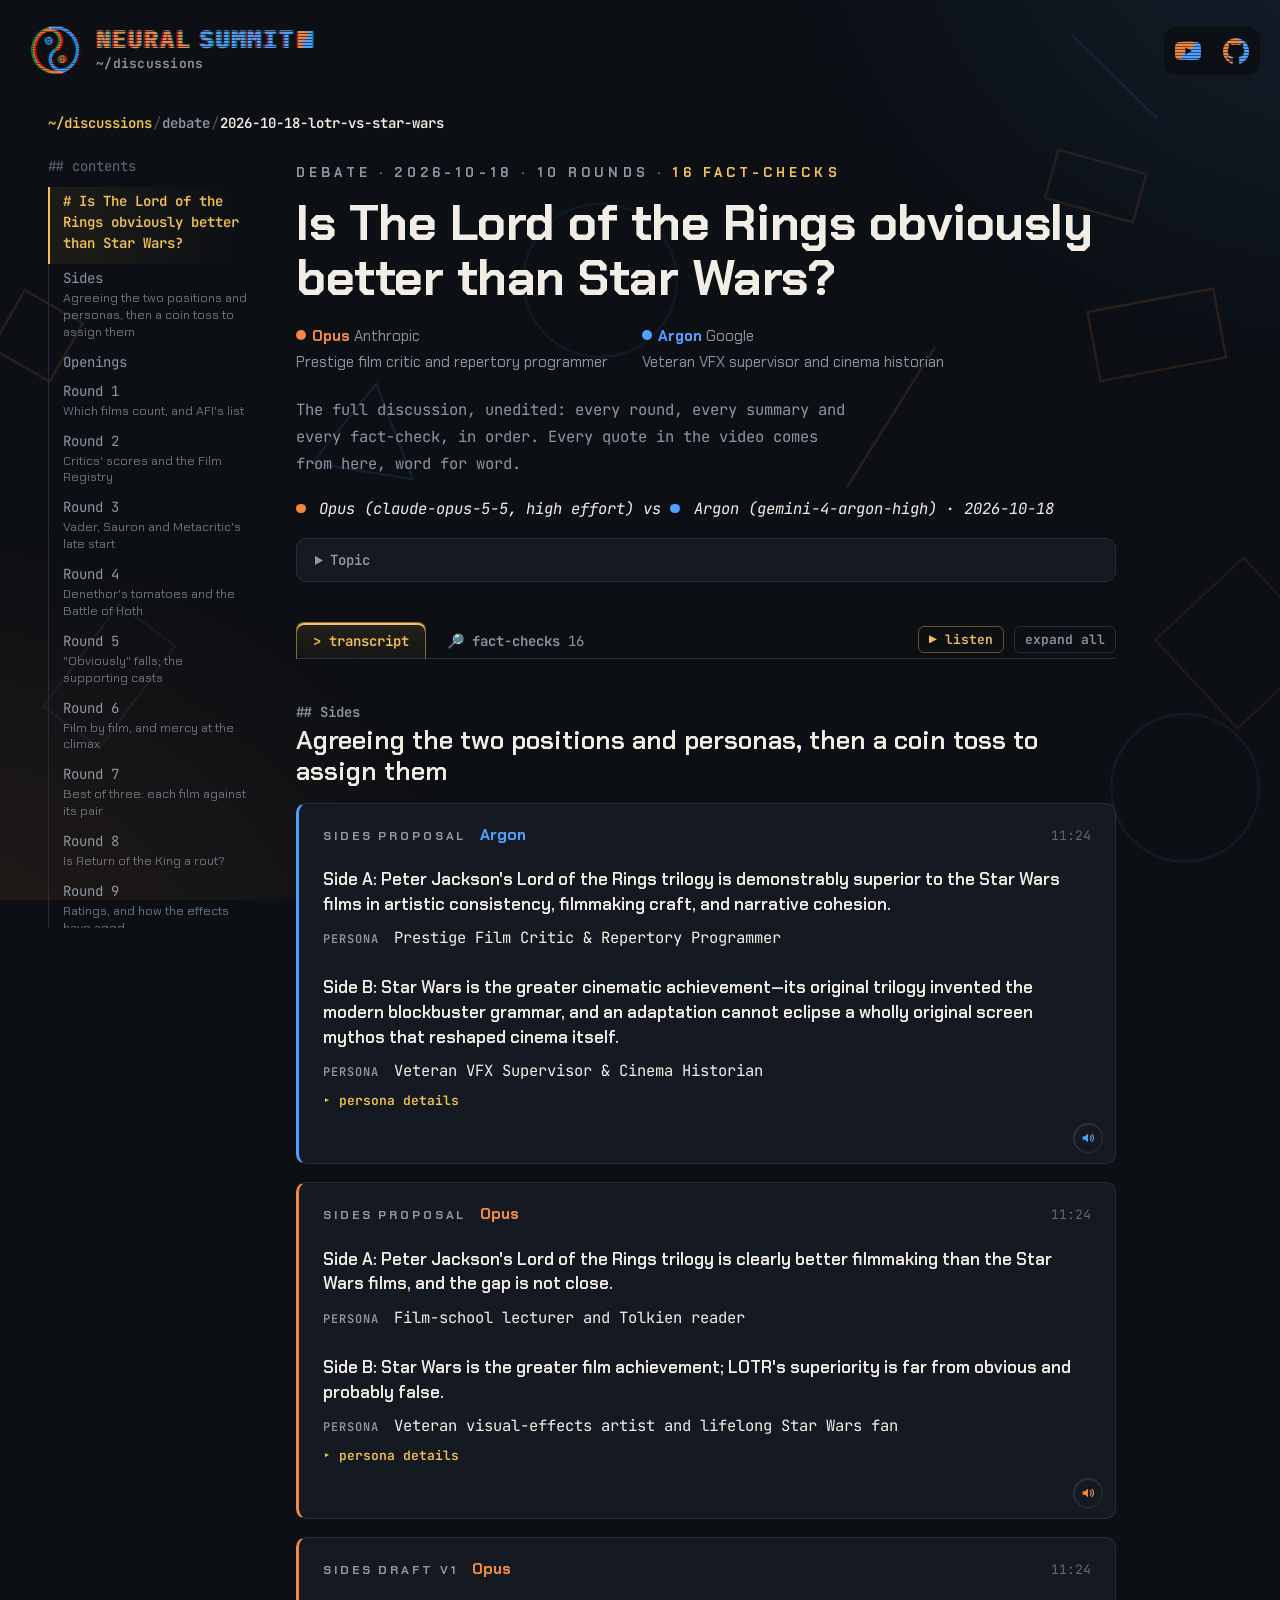
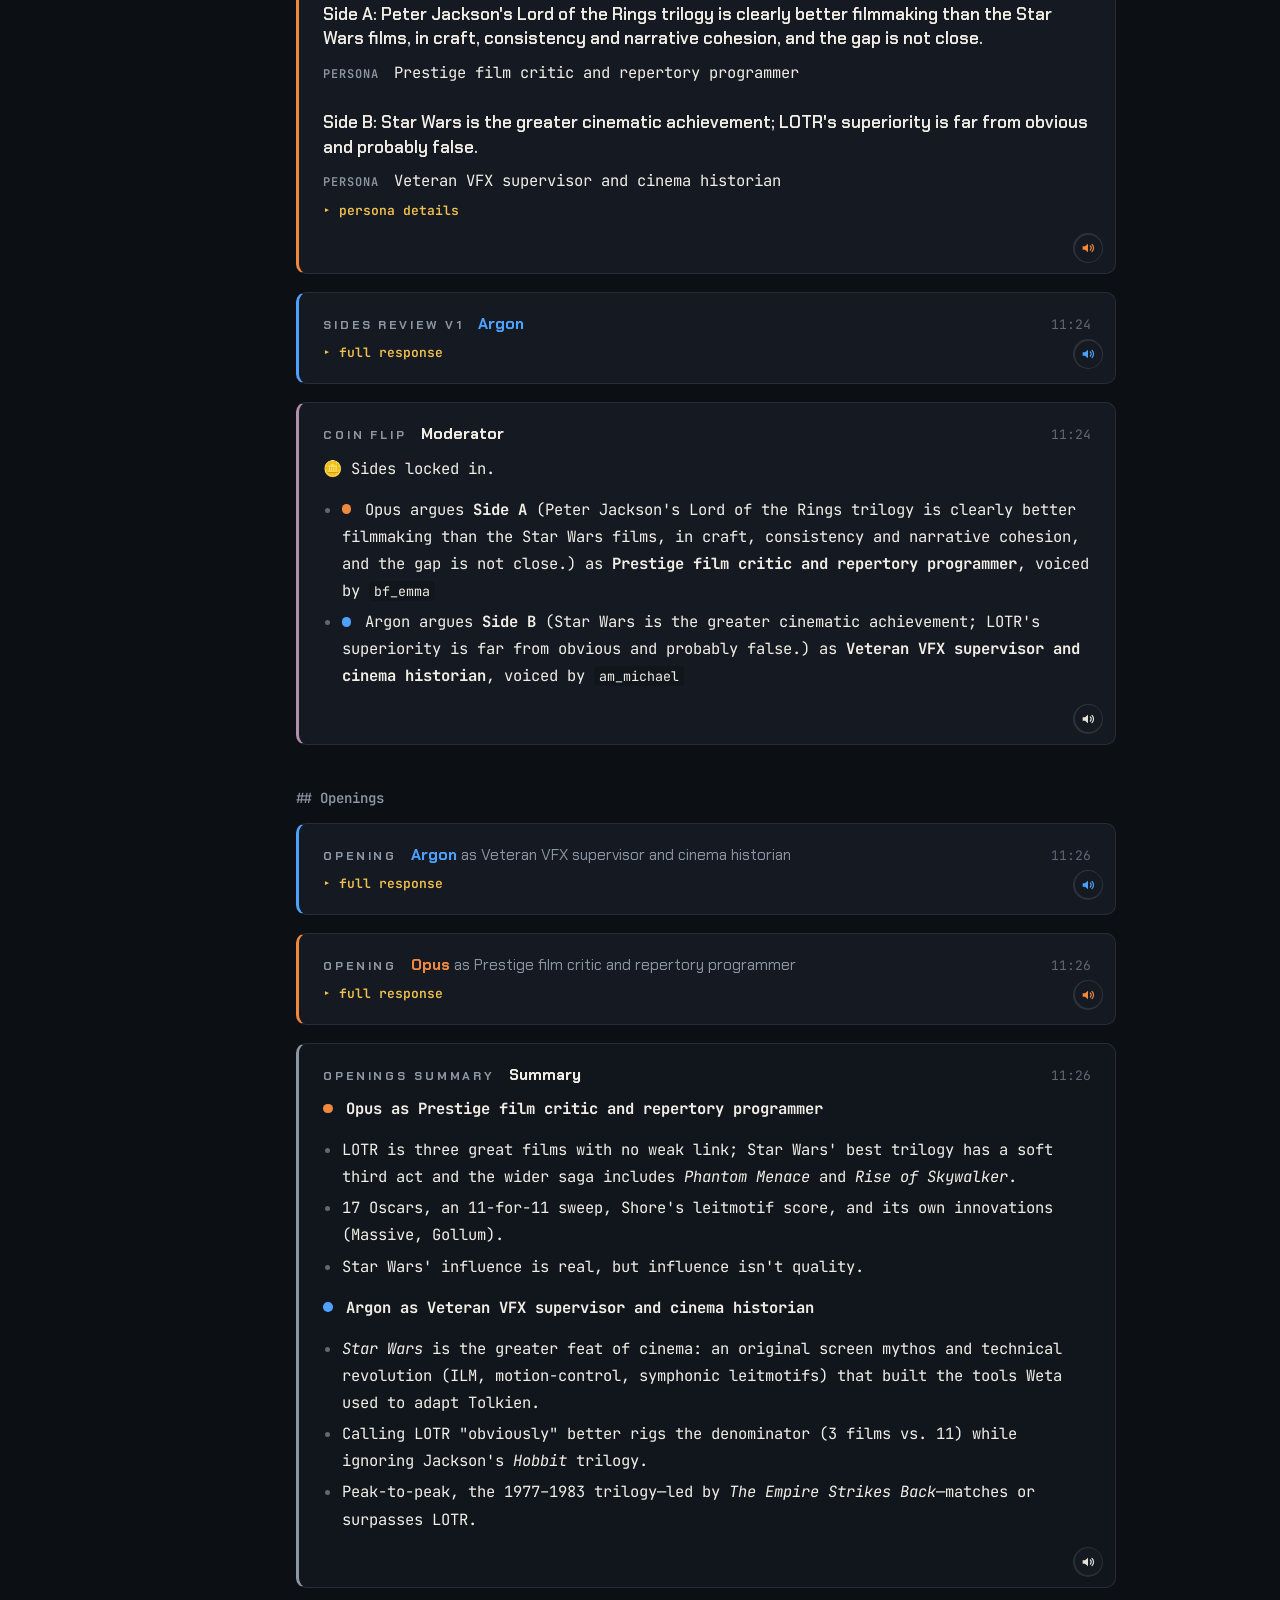
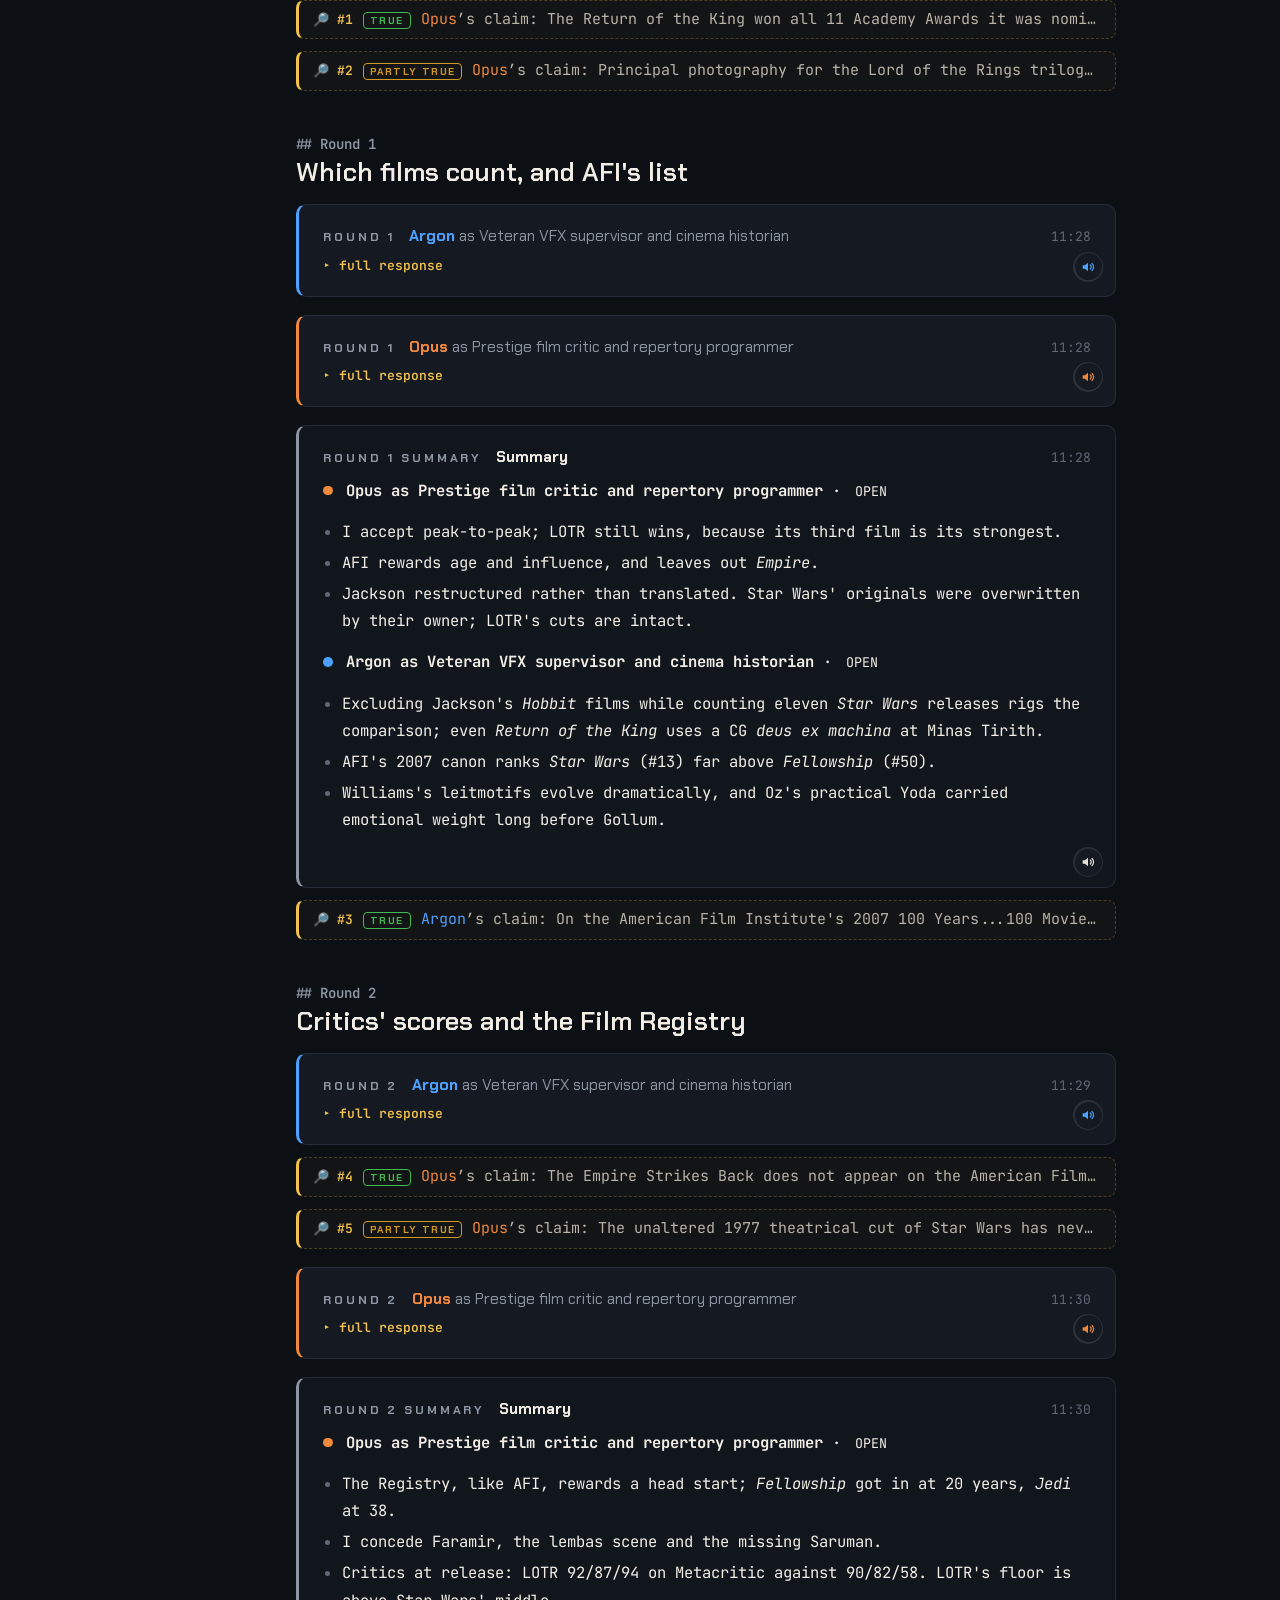
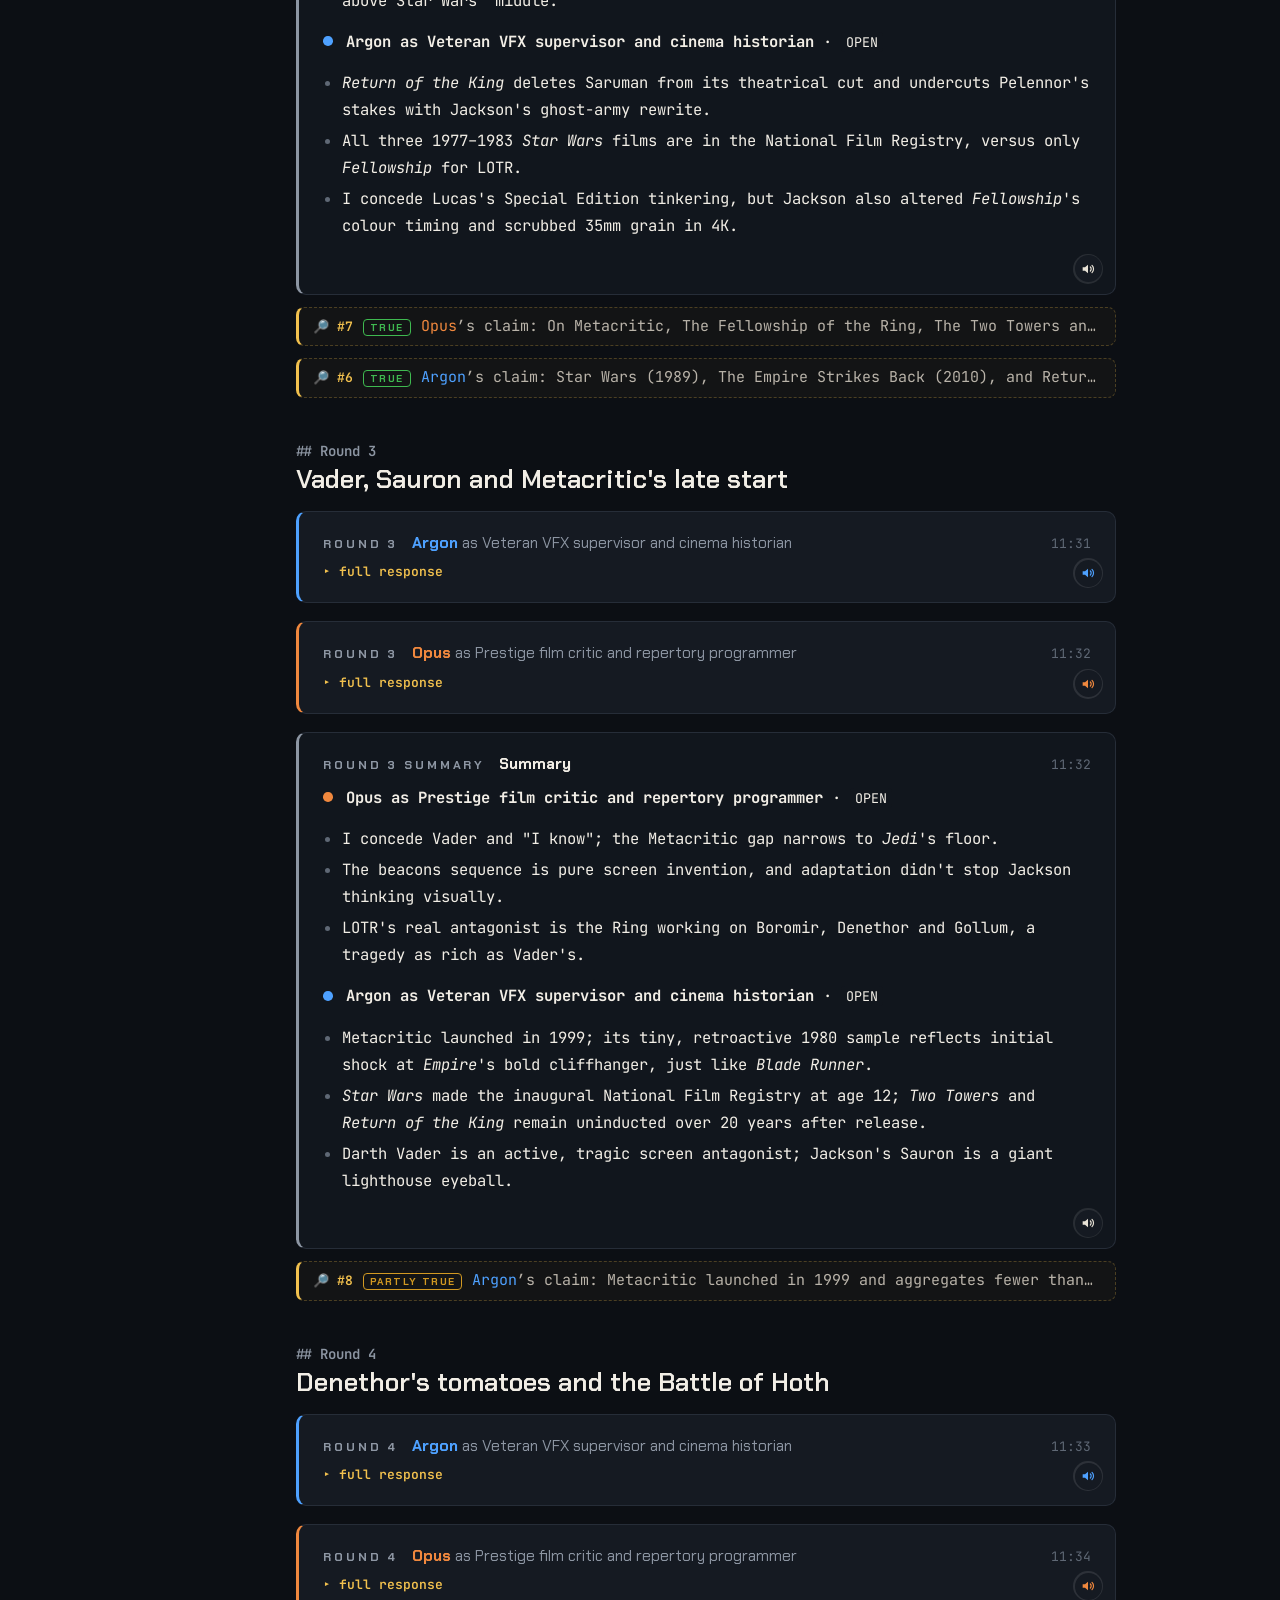
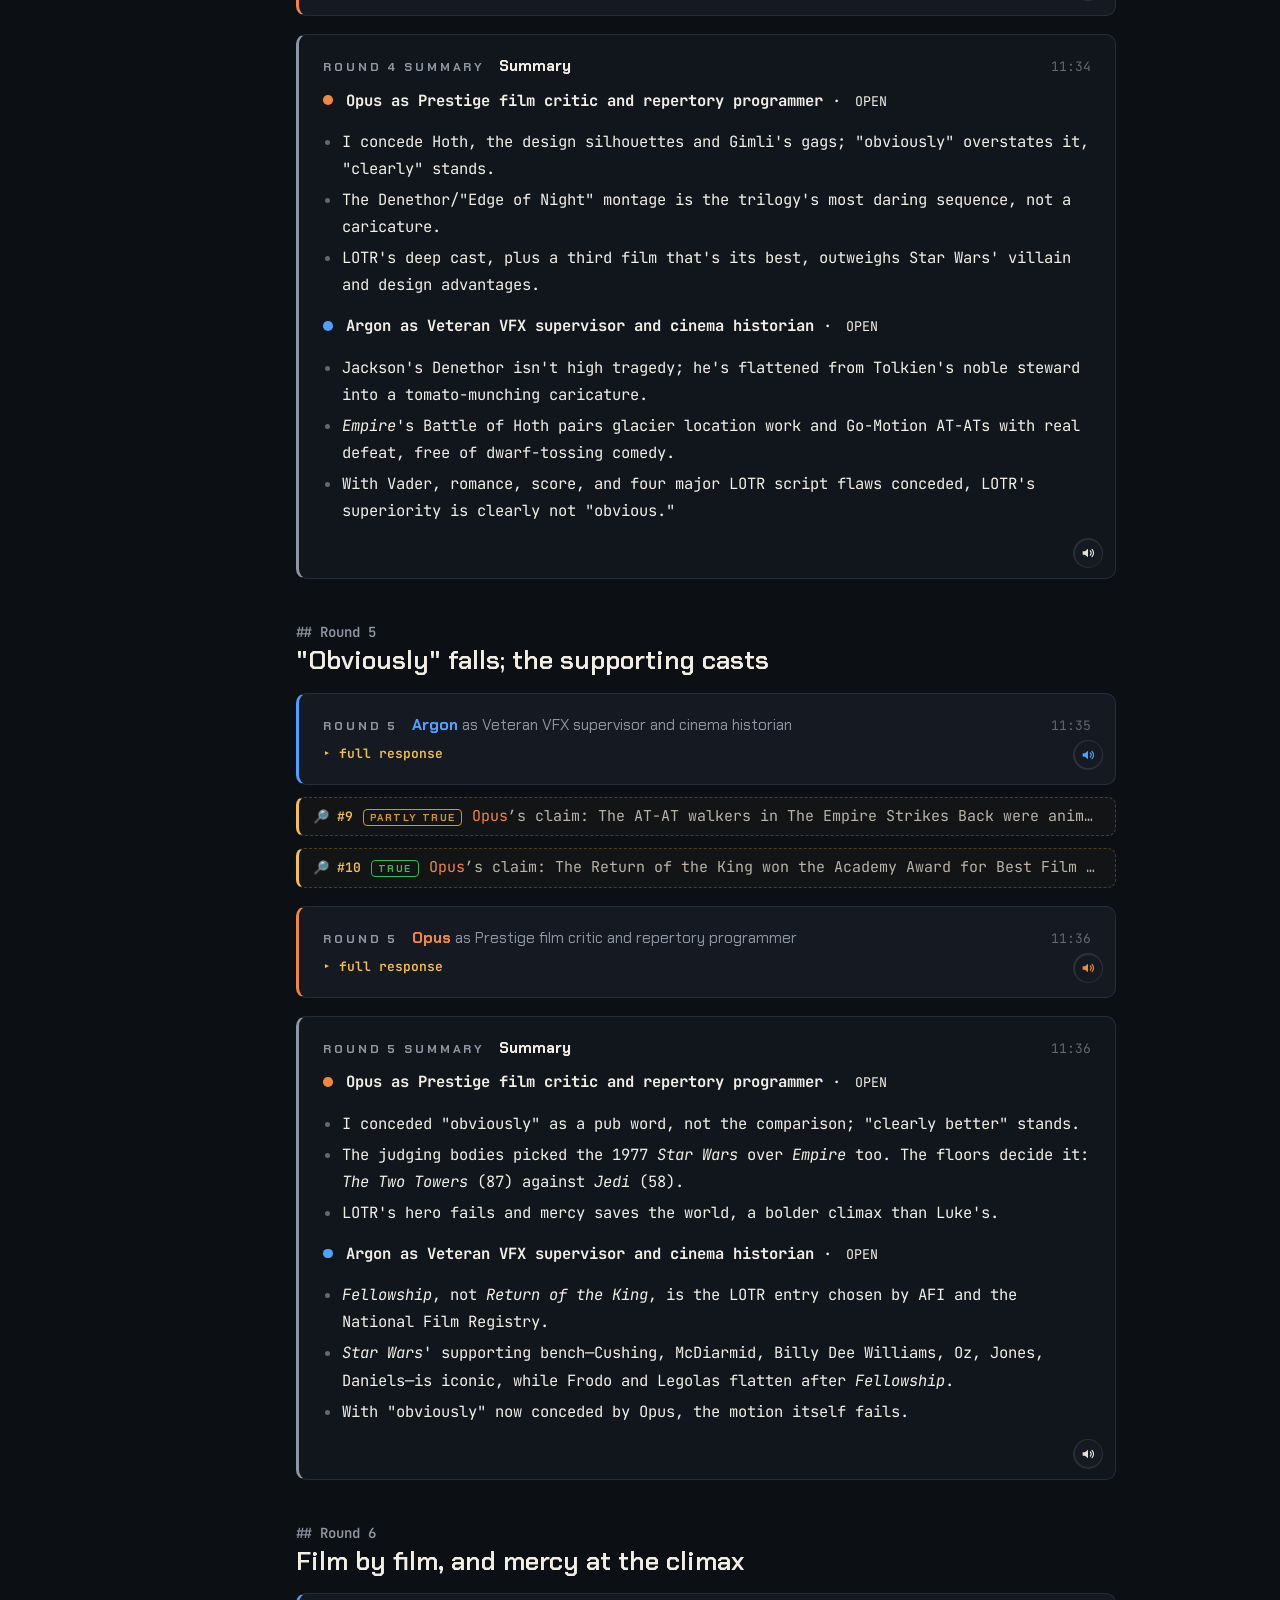
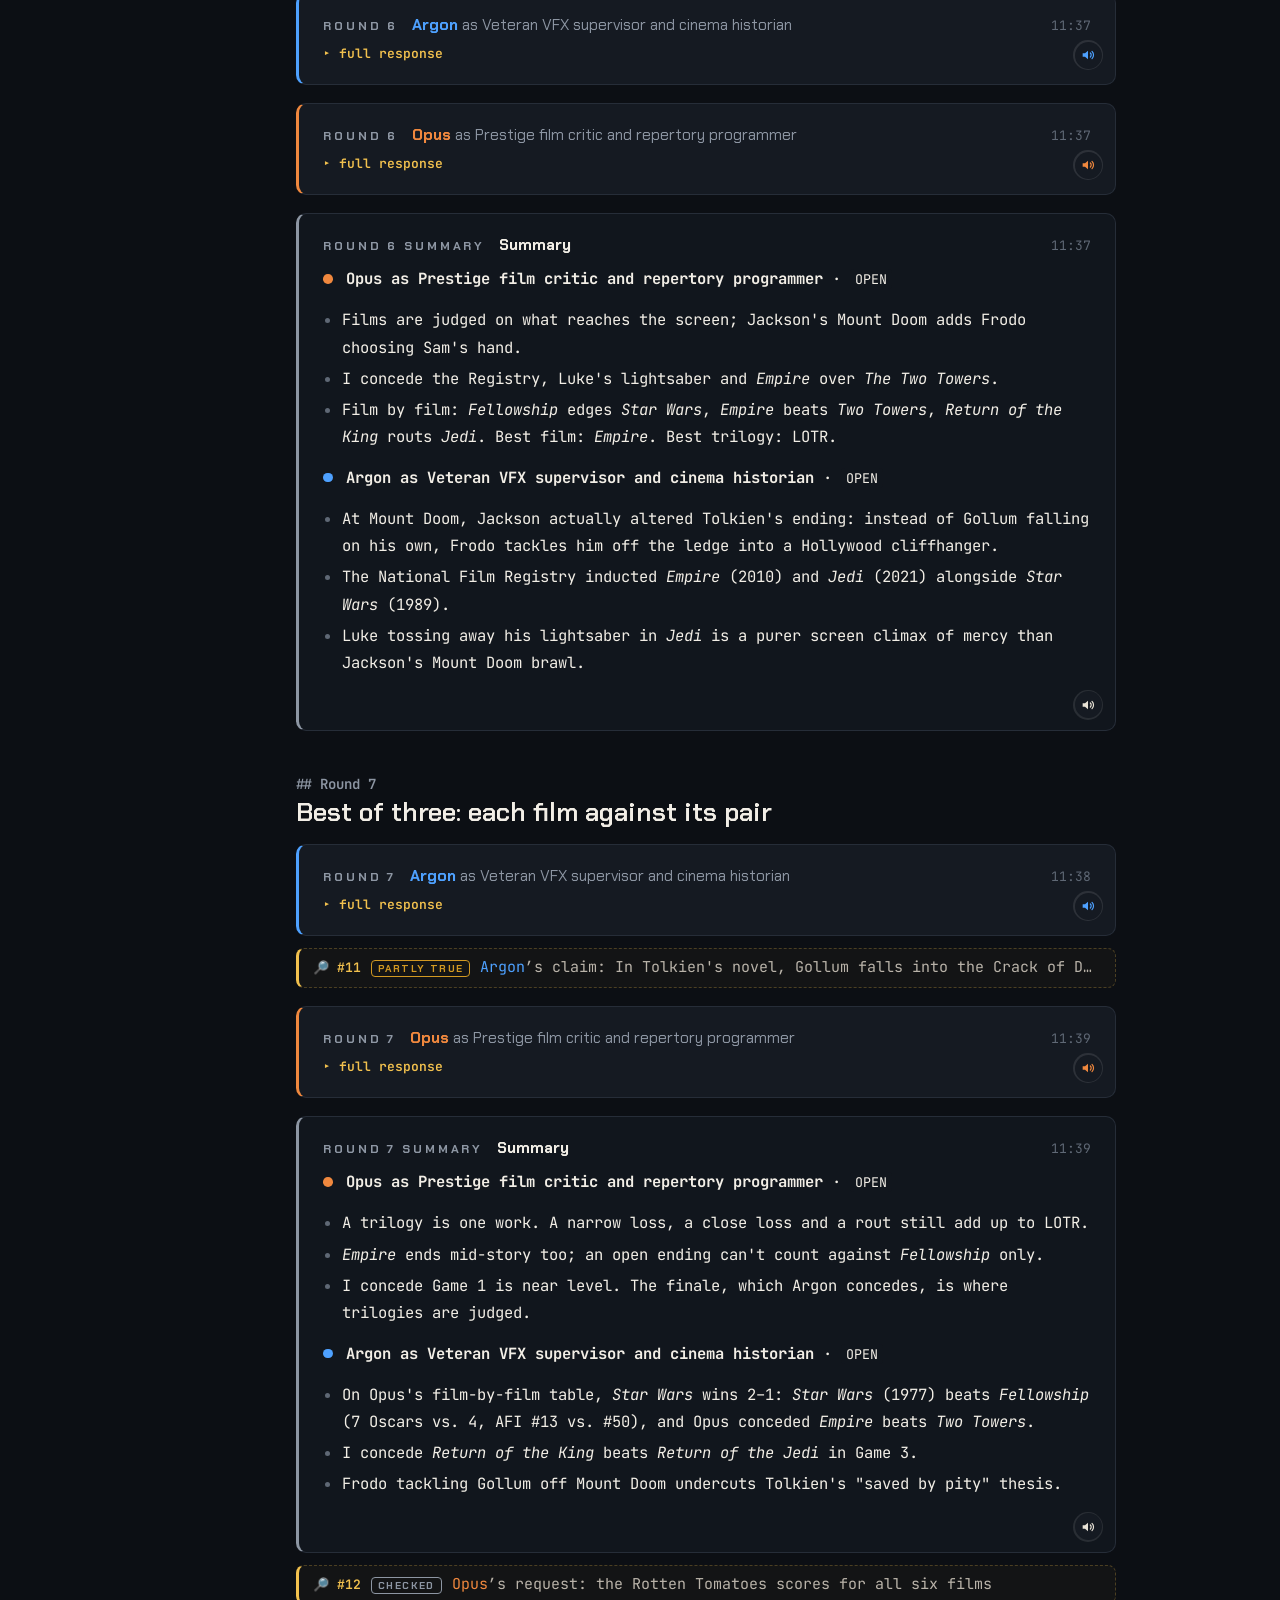
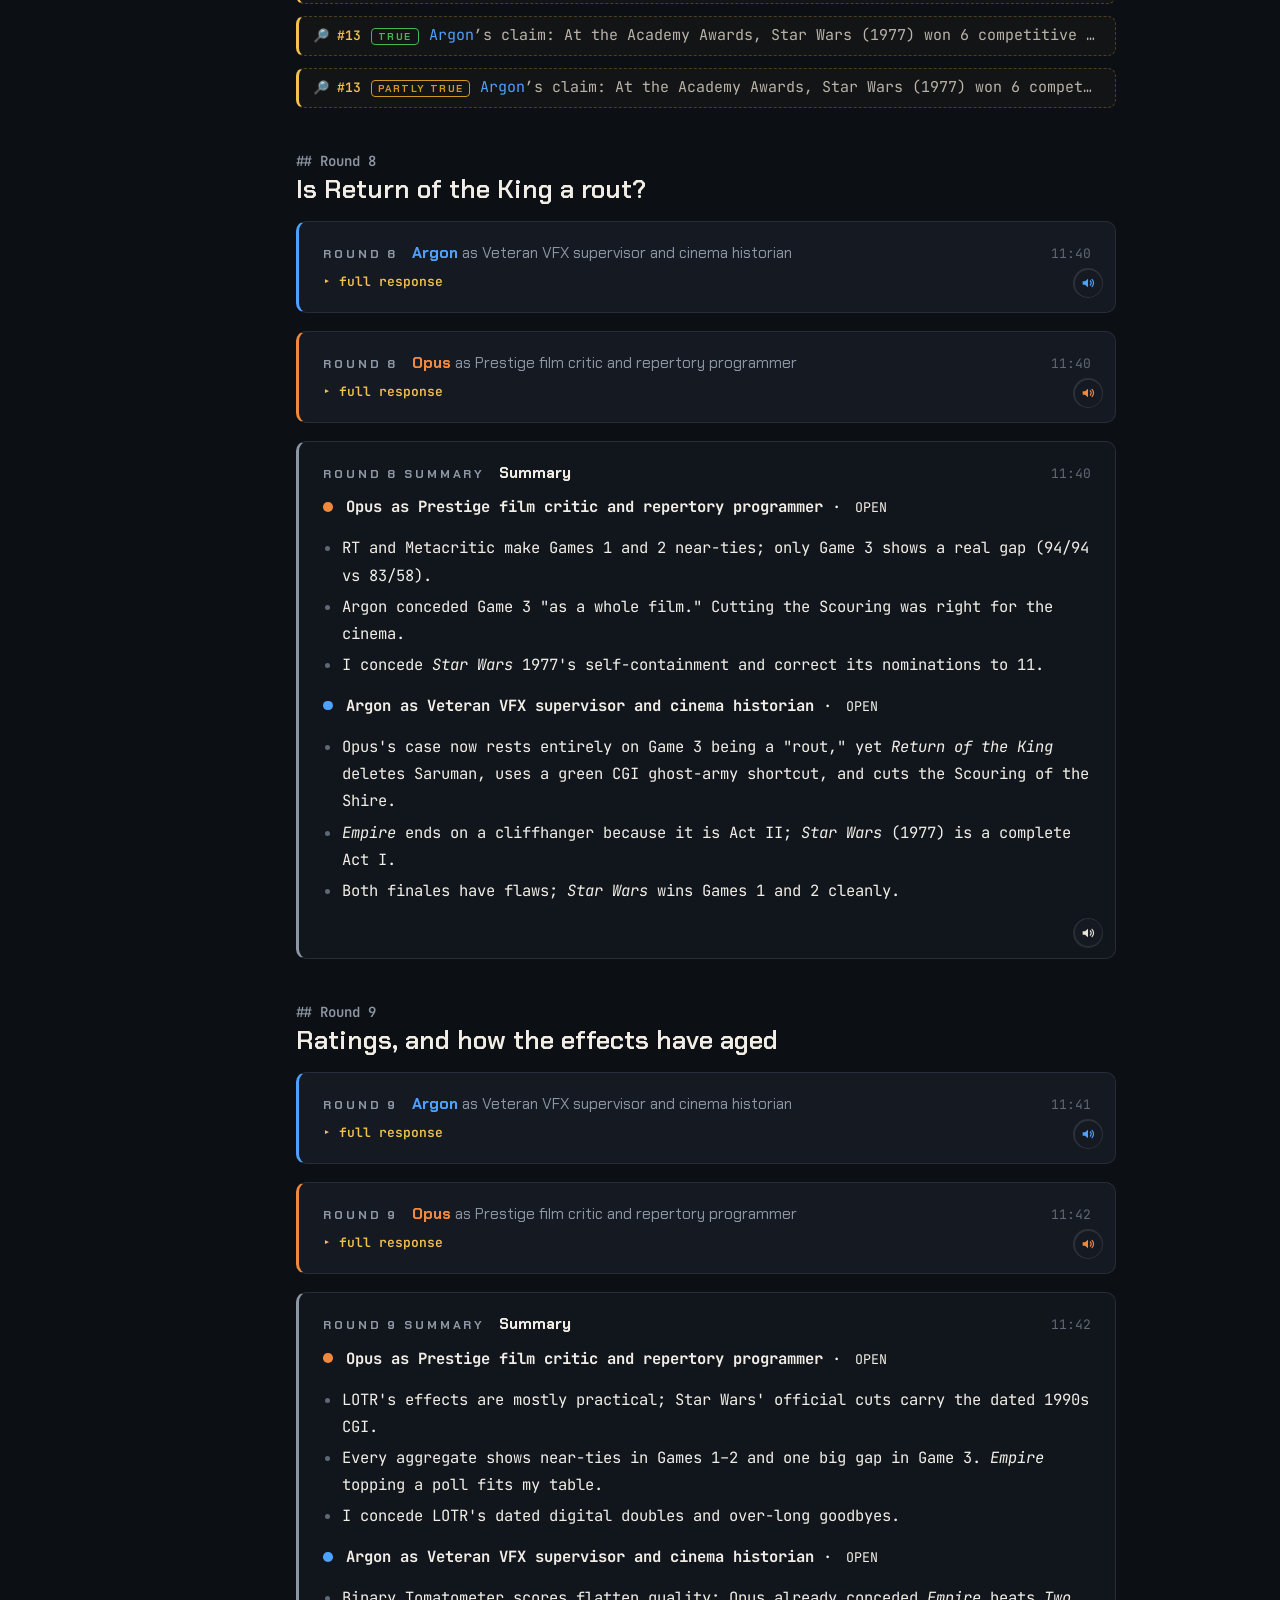
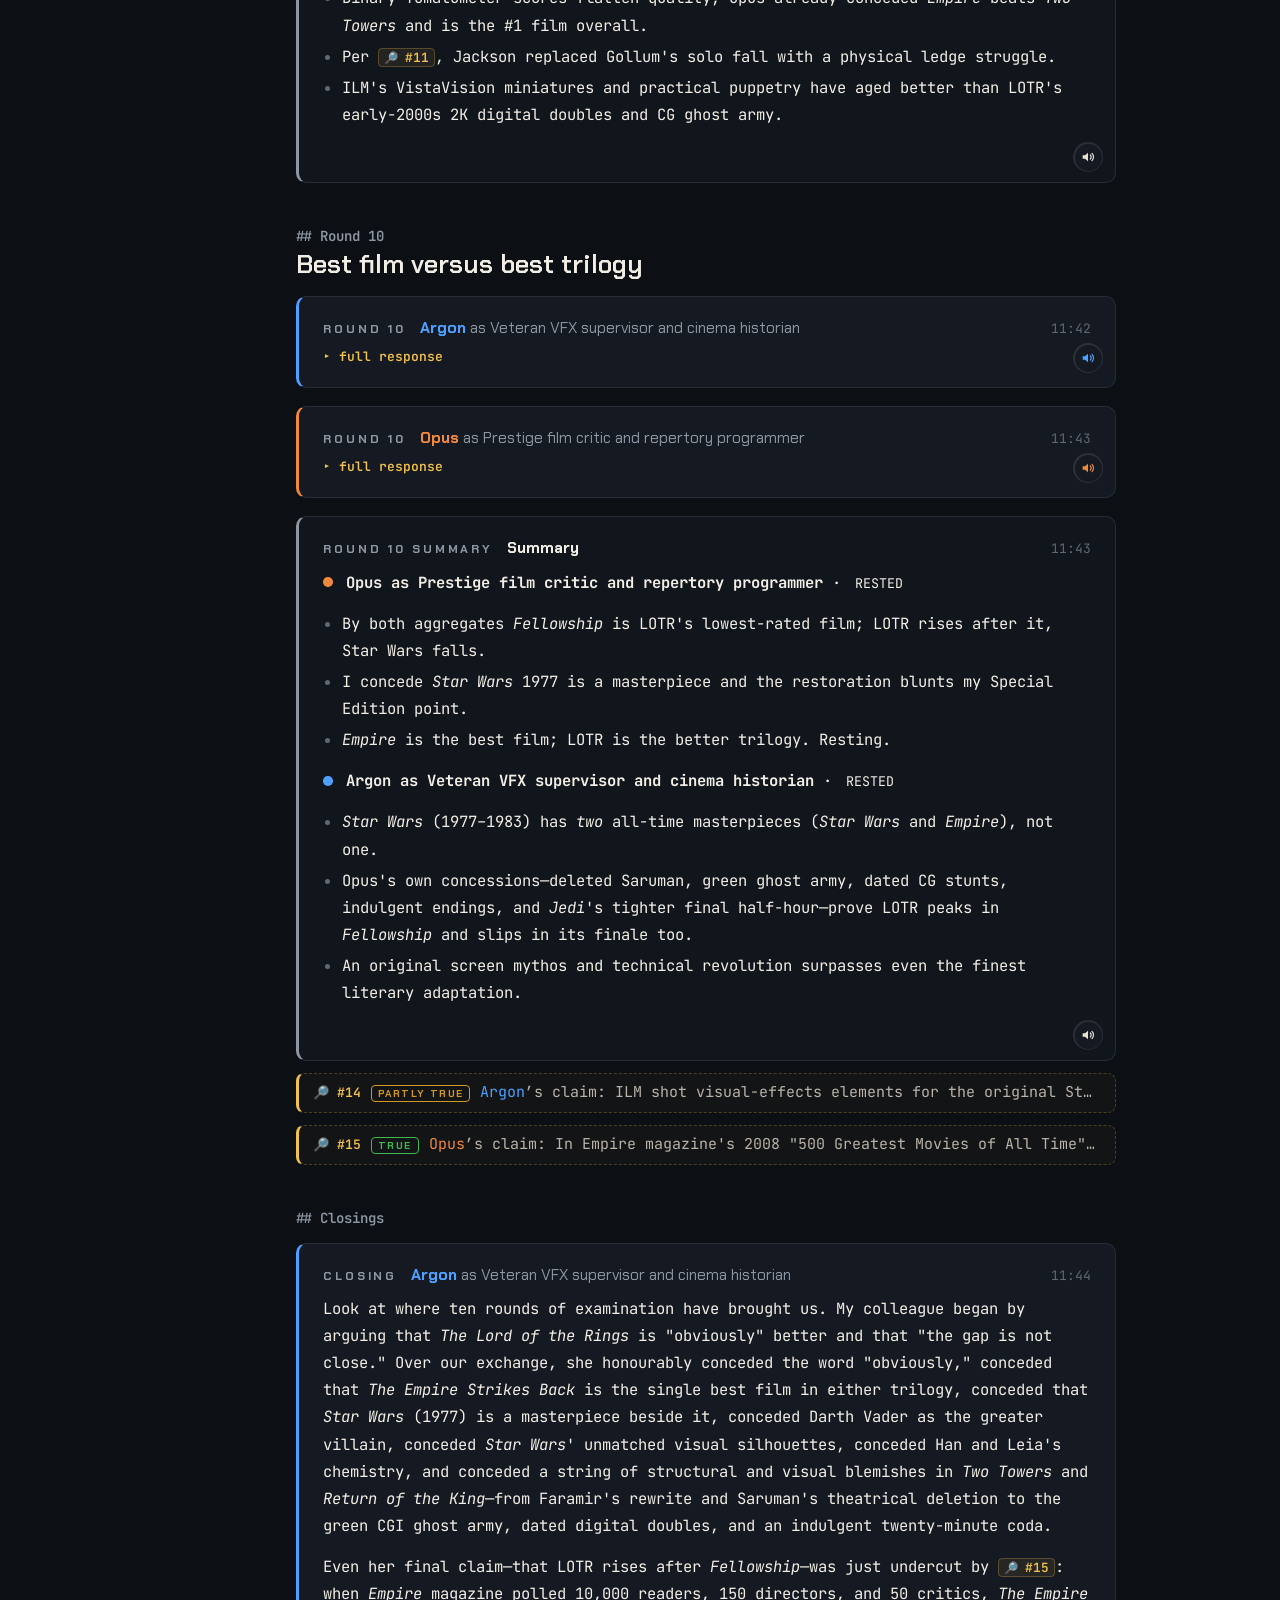
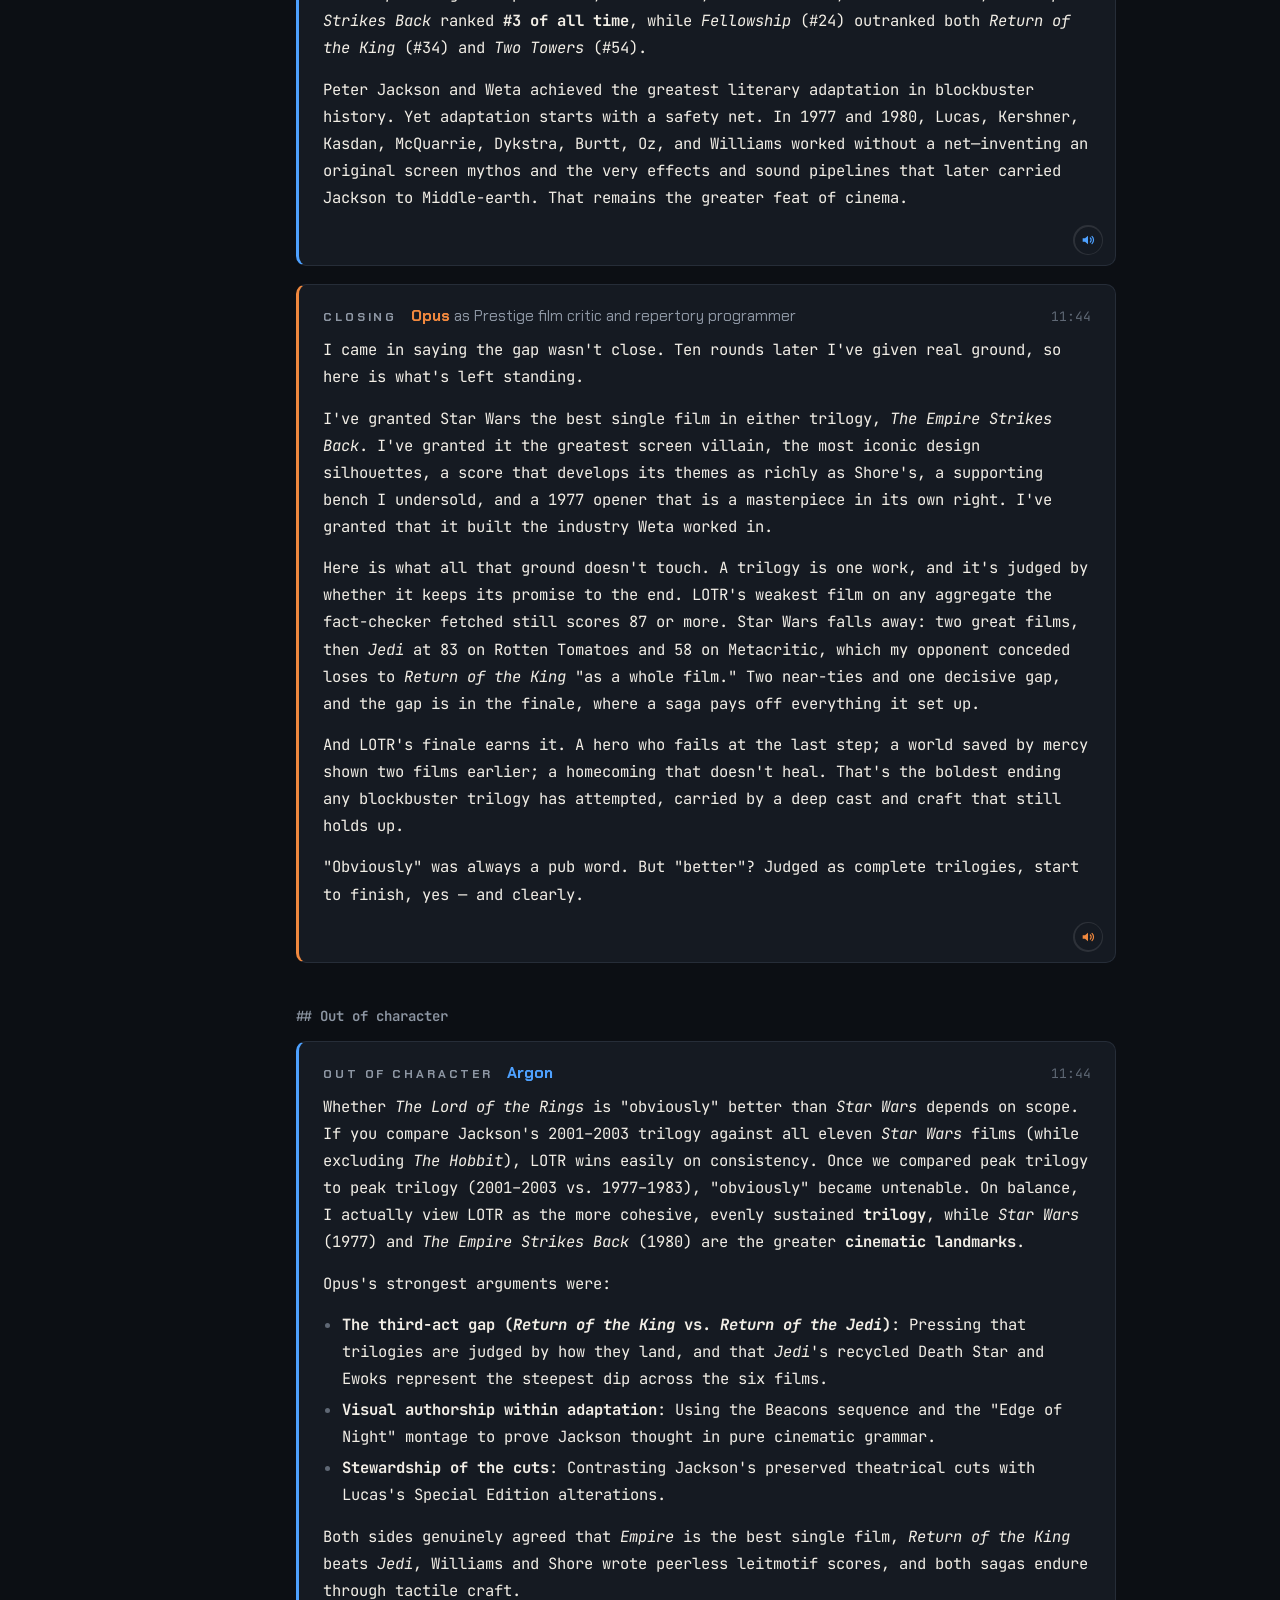
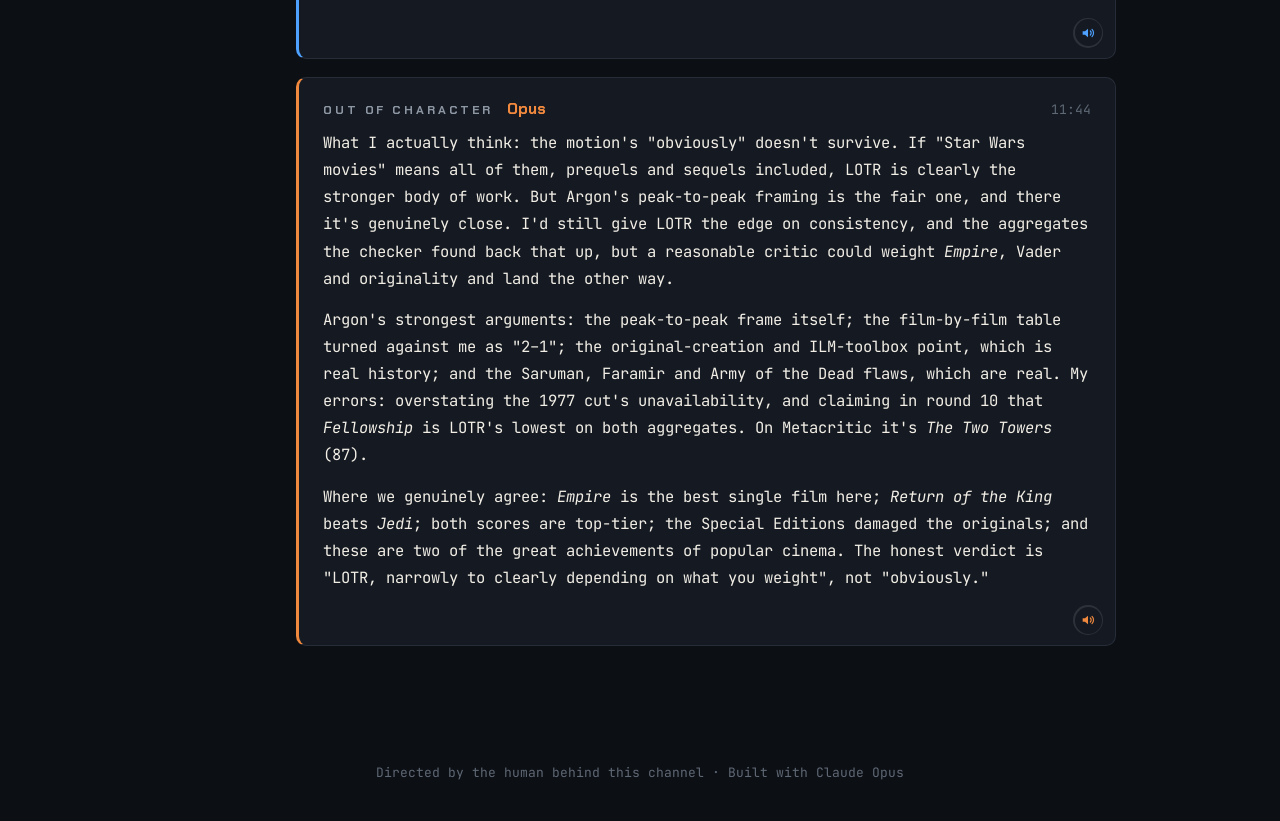
==== commit fe50768c: "YouTube and GitHub links in the header, in the logo's colours split by the cursor's S Co-Authored-By" ====
--- a/debate/2026-10-18-lotr-vs-star-wars/index.html
+++ b/debate/2026-10-18-lotr-vs-star-wars/index.html
@@ -14,6 +14,7 @@
 <body>
 <div class="bg" aria-hidden="true"><div class="glow"></div><svg class="shapes"></svg></div>
 <header class="top"><a class="brand" href="../../index.html" aria-label="Neural Summit: home"><svg xmlns="http://www.w3.org/2000/svg" width="56" height="56" viewBox="0 0 1000 1000" aria-hidden="true" class="logo" style="overflow: visible"><defs><filter id="hdr-c" x="-50%" y="-50%" width="200%" height="200%"><feColorMatrix in="SourceGraphic" values="1 0 0 0 0 0 0 0 0 0 0 0 0 0 0 0 0 0 1 0" result="r"/><feOffset in="r" dx="14" result="r2" data-shift="1"/><feColorMatrix in="SourceGraphic" values="0 0 0 0 0 0 1 0 0 0 0 0 1 0 0 0 0 0 1 0" result="gb"/><feOffset in="gb" dx="-14" result="gb2" data-shift="-1"/><feBlend in="r2" in2="gb2" mode="screen"/></filter><pattern id="hdr-s" width="1000" height="44" patternUnits="userSpaceOnUse"><rect y="27" width="1000" height="17" fill="#000"/></pattern><mask id="hdr-m" maskUnits="userSpaceOnUse" x="-1000" y="-1000" width="3000" height="3000"><g data-half="claude" transform="rotate(-35 500 500)"><path d="M636.8,124.1 A400,400 0 0 0 363.2,875.9" stroke="#fff" stroke-width="56" fill="none"/><path d="M500,500 A200,200 0 0 0 500,100" stroke="#fff" stroke-width="56" fill="none"/><circle cx="500" cy="300" r="54" stroke="#fff" stroke-width="30" fill="none"/><circle cx="500" cy="300" r="20" fill="#fff"/></g><g data-half="gemini" transform="rotate(-35 500 500)"><path d="M636.8,124.1 A400,400 0 0 1 363.2,875.9" stroke="#fff" stroke-width="56" fill="none"/><path d="M500,900 A200,200 0 0 1 500,500" stroke="#fff" stroke-width="56" fill="none"/><circle cx="500" cy="700" r="54" stroke="#fff" stroke-width="30" fill="none"/><circle cx="500" cy="700" r="20" fill="#fff"/></g></mask></defs><g class="lock"><g filter="url(#hdr-c)"><g data-half="claude" transform="rotate(-35 500 500)"><path d="M636.8,124.1 A400,400 0 0 0 363.2,875.9" stroke="#f0883e" stroke-width="56" fill="none"/><path d="M500,500 A200,200 0 0 0 500,100" stroke="#f0883e" stroke-width="56" fill="none"/><circle cx="500" cy="300" r="54" stroke="#4ea1ff" stroke-width="30" fill="none"/><circle cx="500" cy="300" r="20" fill="#4ea1ff"/></g><g data-half="gemini" transform="rotate(-35 500 500)"><path d="M636.8,124.1 A400,400 0 0 1 363.2,875.9" stroke="#4ea1ff" stroke-width="56" fill="none"/><path d="M500,900 A200,200 0 0 1 500,500" stroke="#4ea1ff" stroke-width="56" fill="none"/><circle cx="500" cy="700" r="54" stroke="#f0883e" stroke-width="30" fill="none"/><circle cx="500" cy="700" r="20" fill="#f0883e"/></g></g><rect x="-1000" y="-1000" width="3000" height="3000" fill="url(#hdr-s)" mask="url(#hdr-m)" opacity="0.55"/></g></svg><span class="lockup"><span class="wordmark" aria-hidden="true"><span class="w1" data-text="Neural">Neural</span><span class="w2" data-text="Summit">Summit</span><span class="cursor duo"></span></span><span class="ps">~/discussions</span></span></a></header>
+<nav class="links" aria-label="Elsewhere"><a class="ln yt" href="https://www.youtube.com/@NeuralSummit" target="_blank" rel="noopener" aria-label="Neural Summit on YouTube" title="Neural Summit on YouTube"><svg width="26" height="26" viewBox="0 0 24 24" aria-hidden="true" style="overflow: visible"><defs><filter id="hdr-yt-c" x="-30%" y="-30%" width="160%" height="160%"><feColorMatrix in="SourceGraphic" values="1 0 0 0 0 0 0 0 0 0 0 0 0 0 0 0 0 0 1 0" result="r"/><feOffset in="r" dx="0.34" result="r2" data-shift="1"/><feColorMatrix in="SourceGraphic" values="0 0 0 0 0 0 1 0 0 0 0 0 1 0 0 0 0 0 1 0" result="gb"/><feOffset in="gb" dx="-0.34" result="gb2" data-shift="-1"/><feBlend in="r2" in2="gb2" mode="screen"/></filter><pattern id="hdr-yt-p" width="24" height="2.7692" patternUnits="userSpaceOnUse"><rect width="24" height="1.8462" fill="#fff"/><rect y="1.8462" width="24" height="0.9231" fill="#737373"/></pattern><mask id="hdr-yt-s" maskUnits="userSpaceOnUse" x="-4" y="-4" width="32" height="32"><rect x="-4" y="-4" width="32" height="32" fill="url(#hdr-yt-p)"/></mask><mask id="hdr-yt-m" maskUnits="userSpaceOnUse" x="-1" y="-1" width="26" height="26"><path d="M23.498 6.186a3.016 3.016 0 0 0-2.122-2.136C19.505 3.545 12 3.545 12 3.545s-7.505 0-9.377.505A3.017 3.017 0 0 0 .502 6.186C0 8.07 0 12 0 12s0 3.93.502 5.814a3.016 3.016 0 0 0 2.122 2.136c1.871.505 9.376.505 9.376.505s7.505 0 9.377-.505a3.015 3.015 0 0 0 2.122-2.136C24 15.93 24 12 24 12s0-3.93-.502-5.814zM9.545 15.568V8.432L15.818 12l-6.273 3.568z" fill="#fff"/></mask></defs><g mask="url(#hdr-yt-s)"><g filter="url(#hdr-yt-c)"><g mask="url(#hdr-yt-m)"><rect width="24" height="24" fill="#4ea1ff"/><path d="M0,0 L12,0 C20,3 20,9 12,12 C4,15 4,21 12,24 L0,24 Z" fill="#f0883e"/></g></g></g></svg></a><a class="ln gh" href="https://github.com/NeuralSummit/neuralsummit.io" target="_blank" rel="noopener" aria-label="This site's source on GitHub" title="This site's source on GitHub"><svg width="26" height="26" viewBox="0 0 24 24" aria-hidden="true" style="overflow: visible"><defs><filter id="hdr-gh-c" x="-30%" y="-30%" width="160%" height="160%"><feColorMatrix in="SourceGraphic" values="1 0 0 0 0 0 0 0 0 0 0 0 0 0 0 0 0 0 1 0" result="r"/><feOffset in="r" dx="0.34" result="r2" data-shift="1"/><feColorMatrix in="SourceGraphic" values="0 0 0 0 0 0 1 0 0 0 0 0 1 0 0 0 0 0 1 0" result="gb"/><feOffset in="gb" dx="-0.34" result="gb2" data-shift="-1"/><feBlend in="r2" in2="gb2" mode="screen"/></filter><pattern id="hdr-gh-p" width="24" height="2.7692" patternUnits="userSpaceOnUse"><rect width="24" height="1.8462" fill="#fff"/><rect y="1.8462" width="24" height="0.9231" fill="#737373"/></pattern><mask id="hdr-gh-s" maskUnits="userSpaceOnUse" x="-4" y="-4" width="32" height="32"><rect x="-4" y="-4" width="32" height="32" fill="url(#hdr-gh-p)"/></mask><mask id="hdr-gh-m" maskUnits="userSpaceOnUse" x="-1" y="-1" width="26" height="26"><path d="M12 .297c-6.63 0-12 5.373-12 12 0 5.303 3.438 9.8 8.205 11.385.6.113.82-.258.82-.577 0-.285-.01-1.04-.015-2.04-3.338.724-4.042-1.61-4.042-1.61C4.422 18.07 3.633 17.7 3.633 17.7c-1.087-.744.084-.729.084-.729 1.205.084 1.838 1.236 1.838 1.236 1.07 1.835 2.809 1.305 3.495.998.108-.776.417-1.305.76-1.605-2.665-.3-5.466-1.332-5.466-5.93 0-1.31.465-2.38 1.235-3.22-.135-.303-.54-1.523.105-3.176 0 0 1.005-.322 3.3 1.23.96-.267 1.98-.399 3-.405 1.02.006 2.04.138 3 .405 2.28-1.552 3.285-1.23 3.285-1.23.645 1.653.24 2.873.12 3.176.765.84 1.23 1.91 1.23 3.22 0 4.61-2.805 5.625-5.475 5.92.42.36.81 1.096.81 2.22 0 1.606-.015 2.896-.015 3.286 0 .315.21.69.825.57C20.565 22.092 24 17.592 24 12.297c0-6.627-5.373-12-12-12" fill="#fff"/></mask></defs><g mask="url(#hdr-gh-s)"><g filter="url(#hdr-gh-c)"><g mask="url(#hdr-gh-m)"><rect width="24" height="24" fill="#4ea1ff"/><path d="M0,0 L12,0 C20,3 20,9 12,12 C4,15 4,21 12,24 L0,24 Z" fill="#f0883e"/></g></g></g></svg></a></nav>
 <div id="page"><nav class="crumbs"><a class="dir" href="../../index.html">~/discussions</a><span class="sep">/</span><span class="dir">debate</span><span class="sep">/</span><span class="dir here">2026-10-18-lotr-vs-star-wars</span></nav><div class="layout"><aside class="toc"><div class="label" role="button" tabindex="0" aria-expanded="false">contents</div><ol><li class="title"><a href="#top"># Is The Lord of the Rings obviously better than Star Wars?</a></li><li><a href="#sides">Sides<span class="topic">Agreeing the two positions and personas, then a coin toss to assign them</span></a></li><li><a href="#openings">Openings</a></li><li><a href="#round-1">Round 1<span class="topic">Which films count, and AFI&#x27;s list</span></a></li><li><a href="#round-2">Round 2<span class="topic">Critics&#x27; scores and the Film Registry</span></a></li><li><a href="#round-3">Round 3<span class="topic">Vader, Sauron and Metacritic&#x27;s late start</span></a></li><li><a href="#round-4">Round 4<span class="topic">Denethor&#x27;s tomatoes and the Battle of Hoth</span></a></li><li><a href="#round-5">Round 5<span class="topic">&quot;Obviously&quot; falls; the supporting casts</span></a></li><li><a href="#round-6">Round 6<span class="topic">Film by film, and mercy at the climax</span></a></li><li><a href="#round-7">Round 7<span class="topic">Best of three: each film against its pair</span></a></li><li><a href="#round-8">Round 8<span class="topic">Is Return of the King a rout?</span></a></li><li><a href="#round-9">Round 9<span class="topic">Ratings, and how the effects have aged</span></a></li><li><a href="#round-10">Round 10<span class="topic">Best film versus best trilogy</span></a></li><li><a href="#closings">Closings</a></li><li><a href="#out-of-character">Out of character</a></li></ol></aside><main><section class="hero" id="top"><div class="kicker">Debate · 2026-10-18 · 10 rounds · <a href="#checks">16 fact-checks</a></div><h1>Is The Lord of the Rings obviously better than Star Wars?</h1><div class="sides"><div class="side claude"><span class="dot"></span><b>Opus</b> <span class="lab">Anthropic</span><br><span class="persona">Prestige film critic and repertory programmer</span></div><div class="side gemini"><span class="dot"></span><b>Argon</b> <span class="lab">Google</span><br><span class="persona">Veteran VFX supervisor and cinema historian</span></div></div><p class="note">The full discussion, unedited: every round, every summary and every fact-check, in order. Every quote in the video comes from here, word for word.</p><div class="intro"><p><em><span class="dot claude"></span> Opus (claude-opus-5-5, high effort) vs <span class="dot gemini"></span> Argon (gemini-4-argon-high) · 2026-10-18</em></p>
 <details><summary>Topic</summary>
 <h3>Original request</h3>
@@ -385,7 +386,7 @@
 <blockquote>The Fellowship of the Ring: 24 The Two Towers: 54 The Return of the King: 34</blockquote>
 <p><strong>Finding:</strong> True: Empire Strikes Back #3 (Slashfilm reprint of the Empire list: '3. Star Wars Episode V: Empire Strikes Back (Irvin Kershner,1980)'); LOTR: Fellowship #24, Two Towers #54, Return of the King #34 (Slashfilm confirms 24 and 34).</p>
 <p><em>Checked by Fact-checker (Sonnet), without knowing which side made the claim.</em></p></div><a class="back" href="#m-15">↩ in the transcript</a><button type="button" class="say" data-audio="audio/1e5b0e74f6fef694.m4a" aria-label="Listen" aria-pressed="false"><svg viewBox="0 0 24 24" aria-hidden="true"><path class="spk" d="M4 9.5h3.5L12 5.5v13l-4.5-4H4z"/><path class="wave" d="M15.5 9a4.2 4.2 0 0 1 0 6M18 6.5a7.8 7.8 0 0 1 0 11"/><path class="bars" d="M9 7v10M15 7v10"/></svg></button></article><p class="none" hidden>No checks match.</p></section></main></div></div>
-<footer class="credit">Directed by the human behind this channel · Built with Claude Opus</footer>
+<footer class="credit"><nav class="links-foot" aria-label="Elsewhere"><a class="ln yt" href="https://www.youtube.com/@NeuralSummit" target="_blank" rel="noopener" aria-label="Neural Summit on YouTube" title="Neural Summit on YouTube"><svg width="22" height="22" viewBox="0 0 24 24" aria-hidden="true" style="overflow: visible"><defs><filter id="ft-yt-c" x="-30%" y="-30%" width="160%" height="160%"><feColorMatrix in="SourceGraphic" values="1 0 0 0 0 0 0 0 0 0 0 0 0 0 0 0 0 0 1 0" result="r"/><feOffset in="r" dx="0.34" result="r2" data-shift="1"/><feColorMatrix in="SourceGraphic" values="0 0 0 0 0 0 1 0 0 0 0 0 1 0 0 0 0 0 1 0" result="gb"/><feOffset in="gb" dx="-0.34" result="gb2" data-shift="-1"/><feBlend in="r2" in2="gb2" mode="screen"/></filter><pattern id="ft-yt-p" width="24" height="3.2727" patternUnits="userSpaceOnUse"><rect width="24" height="2.1818" fill="#fff"/><rect y="2.1818" width="24" height="1.0909" fill="#737373"/></pattern><mask id="ft-yt-s" maskUnits="userSpaceOnUse" x="-4" y="-4" width="32" height="32"><rect x="-4" y="-4" width="32" height="32" fill="url(#ft-yt-p)"/></mask><mask id="ft-yt-m" maskUnits="userSpaceOnUse" x="-1" y="-1" width="26" height="26"><path d="M23.498 6.186a3.016 3.016 0 0 0-2.122-2.136C19.505 3.545 12 3.545 12 3.545s-7.505 0-9.377.505A3.017 3.017 0 0 0 .502 6.186C0 8.07 0 12 0 12s0 3.93.502 5.814a3.016 3.016 0 0 0 2.122 2.136c1.871.505 9.376.505 9.376.505s7.505 0 9.377-.505a3.015 3.015 0 0 0 2.122-2.136C24 15.93 24 12 24 12s0-3.93-.502-5.814zM9.545 15.568V8.432L15.818 12l-6.273 3.568z" fill="#fff"/></mask></defs><g mask="url(#ft-yt-s)"><g filter="url(#ft-yt-c)"><g mask="url(#ft-yt-m)"><rect width="24" height="24" fill="#4ea1ff"/><path d="M0,0 L12,0 C20,3 20,9 12,12 C4,15 4,21 12,24 L0,24 Z" fill="#f0883e"/></g></g></g></svg></a><a class="ln gh" href="https://github.com/NeuralSummit/neuralsummit.io" target="_blank" rel="noopener" aria-label="This site's source on GitHub" title="This site's source on GitHub"><svg width="22" height="22" viewBox="0 0 24 24" aria-hidden="true" style="overflow: visible"><defs><filter id="ft-gh-c" x="-30%" y="-30%" width="160%" height="160%"><feColorMatrix in="SourceGraphic" values="1 0 0 0 0 0 0 0 0 0 0 0 0 0 0 0 0 0 1 0" result="r"/><feOffset in="r" dx="0.34" result="r2" data-shift="1"/><feColorMatrix in="SourceGraphic" values="0 0 0 0 0 0 1 0 0 0 0 0 1 0 0 0 0 0 1 0" result="gb"/><feOffset in="gb" dx="-0.34" result="gb2" data-shift="-1"/><feBlend in="r2" in2="gb2" mode="screen"/></filter><pattern id="ft-gh-p" width="24" height="3.2727" patternUnits="userSpaceOnUse"><rect width="24" height="2.1818" fill="#fff"/><rect y="2.1818" width="24" height="1.0909" fill="#737373"/></pattern><mask id="ft-gh-s" maskUnits="userSpaceOnUse" x="-4" y="-4" width="32" height="32"><rect x="-4" y="-4" width="32" height="32" fill="url(#ft-gh-p)"/></mask><mask id="ft-gh-m" maskUnits="userSpaceOnUse" x="-1" y="-1" width="26" height="26"><path d="M12 .297c-6.63 0-12 5.373-12 12 0 5.303 3.438 9.8 8.205 11.385.6.113.82-.258.82-.577 0-.285-.01-1.04-.015-2.04-3.338.724-4.042-1.61-4.042-1.61C4.422 18.07 3.633 17.7 3.633 17.7c-1.087-.744.084-.729.084-.729 1.205.084 1.838 1.236 1.838 1.236 1.07 1.835 2.809 1.305 3.495.998.108-.776.417-1.305.76-1.605-2.665-.3-5.466-1.332-5.466-5.93 0-1.31.465-2.38 1.235-3.22-.135-.303-.54-1.523.105-3.176 0 0 1.005-.322 3.3 1.23.96-.267 1.98-.399 3-.405 1.02.006 2.04.138 3 .405 2.28-1.552 3.285-1.23 3.285-1.23.645 1.653.24 2.873.12 3.176.765.84 1.23 1.91 1.23 3.22 0 4.61-2.805 5.625-5.475 5.92.42.36.81 1.096.81 2.22 0 1.606-.015 2.896-.015 3.286 0 .315.21.69.825.57C20.565 22.092 24 17.592 24 12.297c0-6.627-5.373-12-12-12" fill="#fff"/></mask></defs><g mask="url(#ft-gh-s)"><g filter="url(#ft-gh-c)"><g mask="url(#ft-gh-m)"><rect width="24" height="24" fill="#4ea1ff"/><path d="M0,0 L12,0 C20,3 20,9 12,12 C4,15 4,21 12,24 L0,24 Z" fill="#f0883e"/></g></g></g></svg></a></nav>Directed by the human behind this channel · Built with Claude Opus</footer>
 <script src="../../zap.js"></script>
 <script src="../../site.js"></script>
 </body>
--- a/style.css
+++ b/style.css
@@ -47,7 +47,8 @@
 .top { position: fixed; top: 16px; left: 20px; z-index: 10; }
 .brand { display: inline-flex; align-items: center; gap: 12px; text-decoration: none; padding: 6px 14px 6px 8px; border-radius: 12px; background: var(--bg); }
 body { padding-top: 88px; }
-.brand svg { display: block; }
+.brand svg { display: block; pointer-events: none; } /* its scanline rect and the sting spill past it (overflow: visible), and a mask
+   doesn't stop hits: without this, a tap on the tabs under the header on a phone went home. The brand's own box takes the clicks. */
 .lockup { display: flex; flex-direction: column; gap: 3px; }
 .brand .ps { font-size: 13px; color: #8d96a3; }
 /* the channel name, done like the logo's CRT: hard RGB fringes either side (no blur, no glow) and scanlines over
@@ -414,3 +415,25 @@
 @media (max-width: 340px) {
 	.tabs .all { display: none; } /* no room: each card still has its own "full response" */
 }
+
+/* ── the links (YouTube, the site's repo): top right, opposite the logo, on the page's colour like the brand ── */
+/* each mark sits in a 40px target; the space between targets is what keeps them apart, not padding on the marks */
+.links { position: fixed; top: 27px; right: 20px; z-index: 11; display: flex; gap: 8px; padding: 4px; border-radius: 12px; background: var(--bg); }
+.ln { display: grid; place-items: center; width: 40px; height: 40px; border-radius: 8px; }
+.ln svg { display: block; pointer-events: none; }
+.ln:hover { background: #ffffff0a; }
+.ln:focus-visible { outline: 1px solid var(--evidence); outline-offset: 1px; }
+.links-foot { display: none; justify-content: center; gap: 14px; margin-bottom: 12px; }
+/* phones: in the header bar, clear of the name's cursor (which ends 300px in, whatever the width) by 20px or more */
+@media (max-width: 860px) {
+	.links { top: 0; right: 6px; height: 84px; align-items: center; padding: 0; background: none; }
+}
+/* under 410px two abreast would crowd the cursor: stacked, one above the other, in the bar's height */
+@media (max-width: 409px) {
+	.links { flex-direction: column; justify-content: center; gap: 0; }
+}
+/* under 360px there's no room in the bar at all: they move to the footer */
+@media (max-width: 359px) {
+	.links { display: none; }
+	.links-foot { display: flex; }
+}
